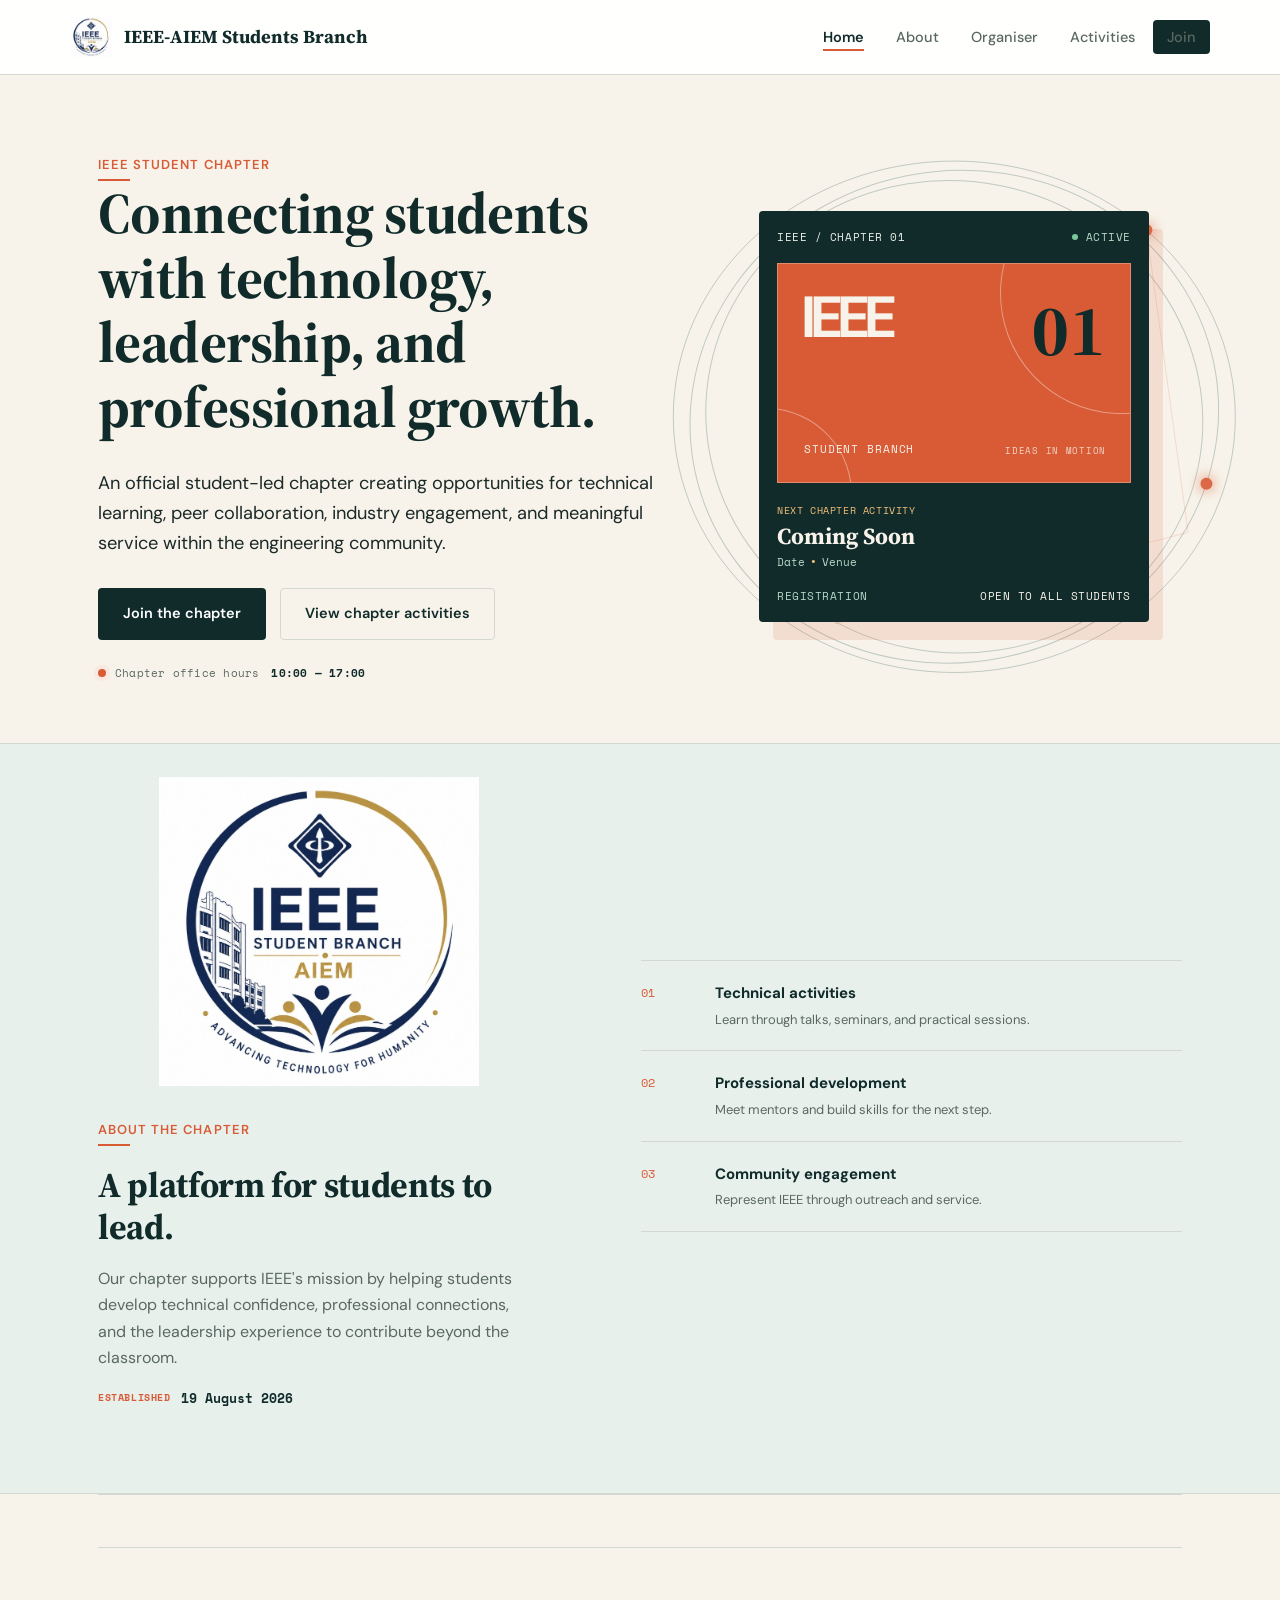
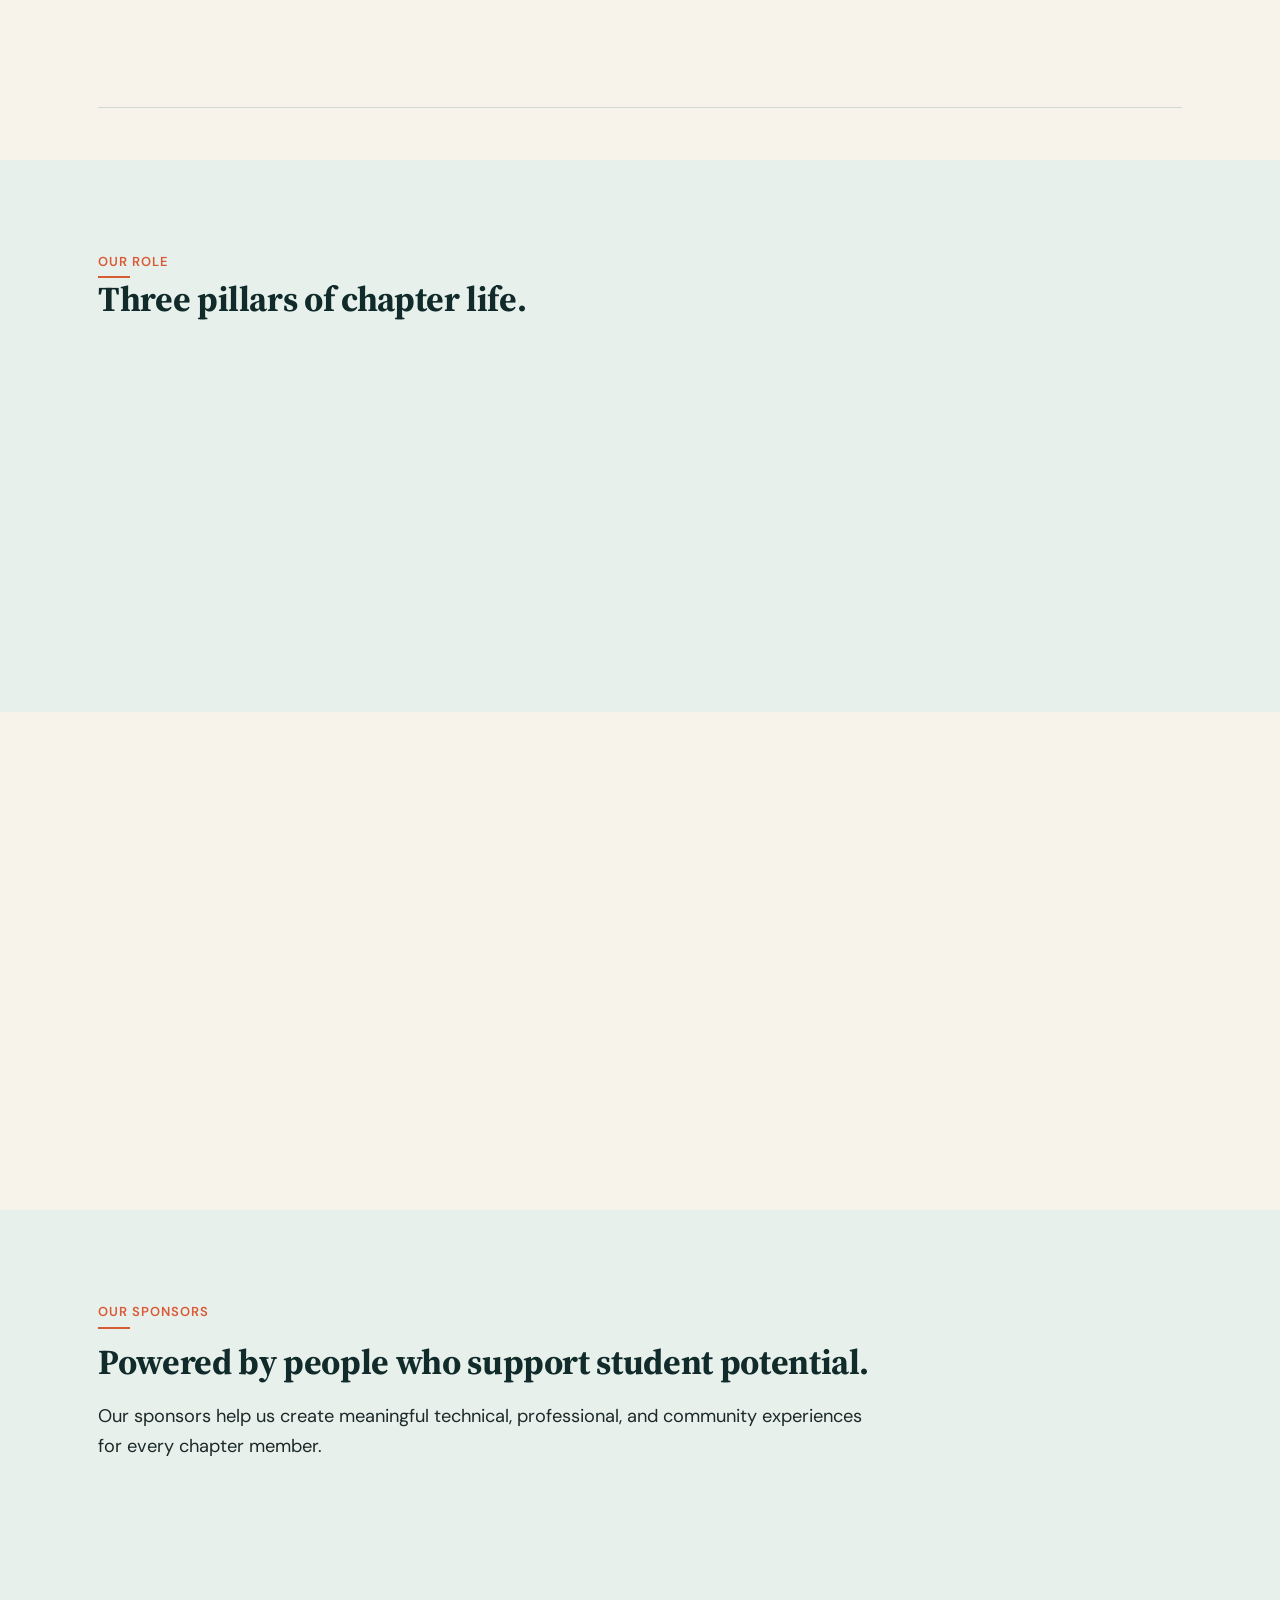
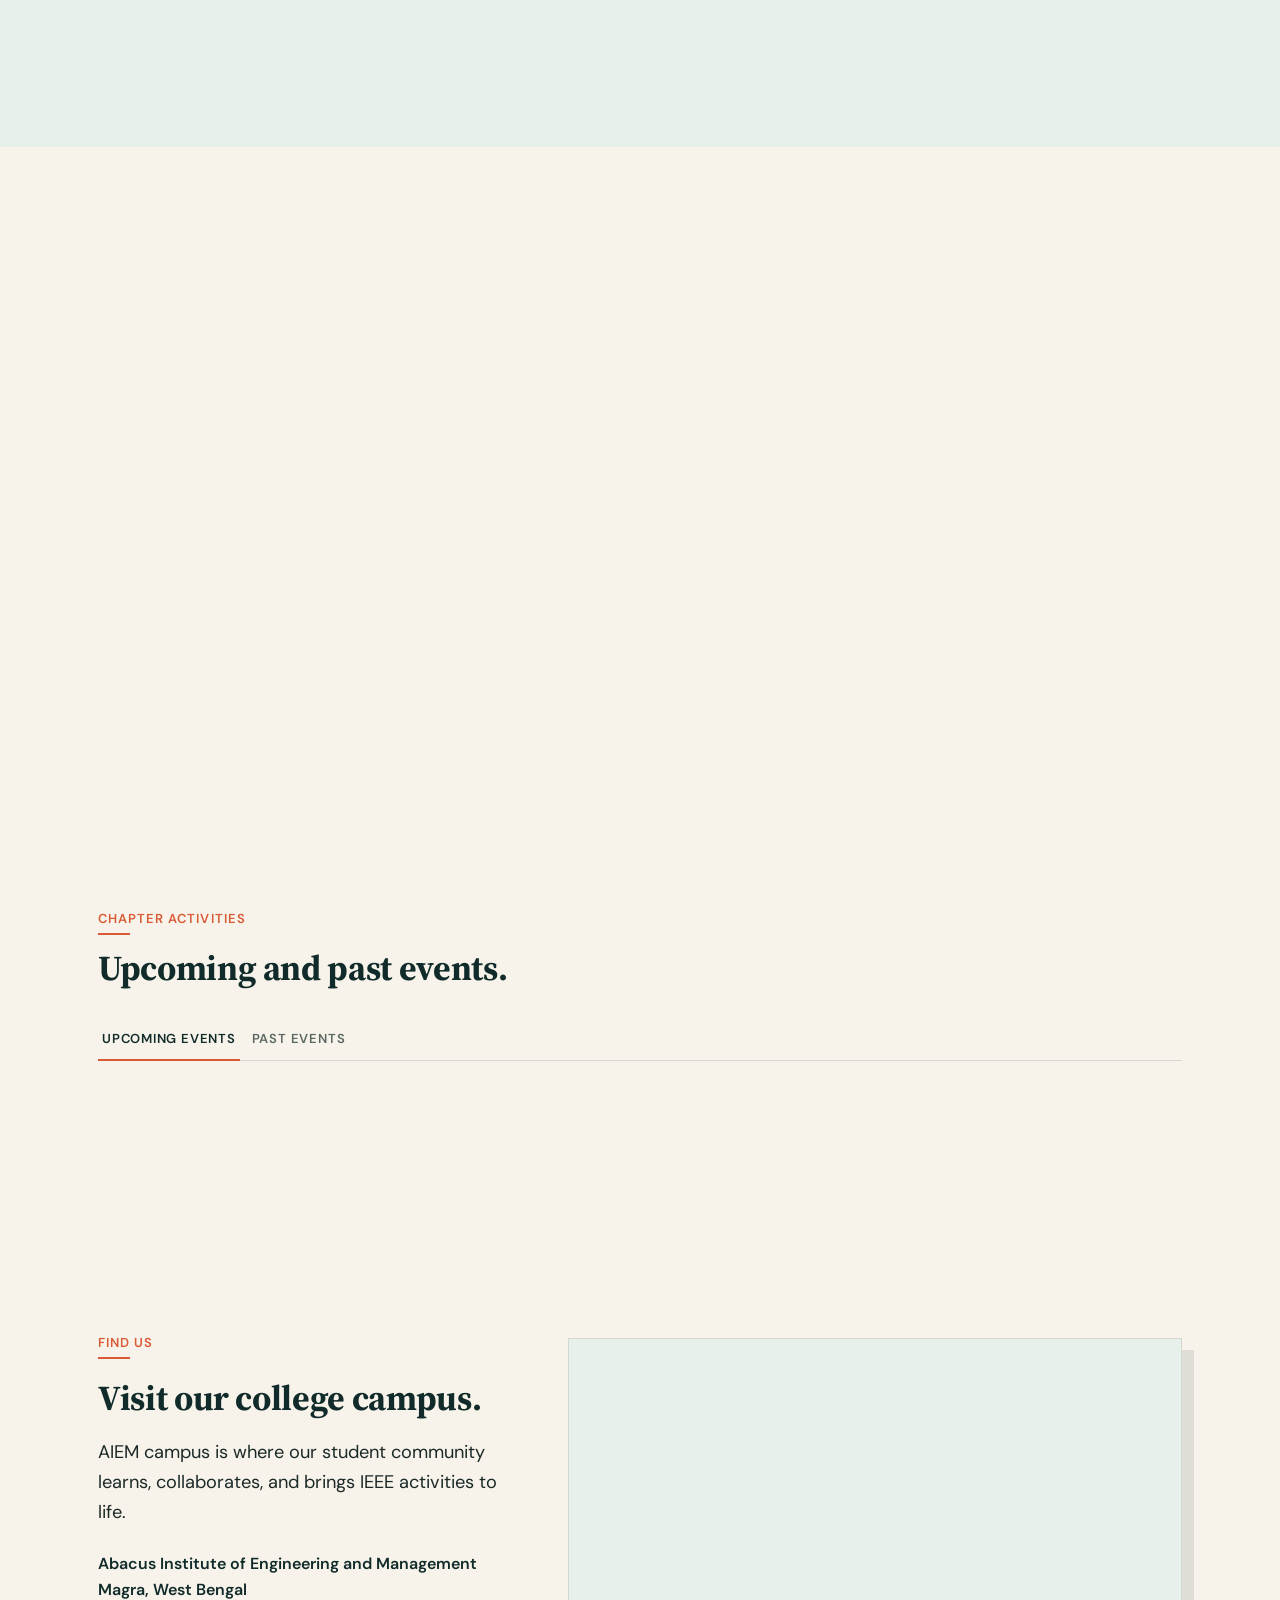
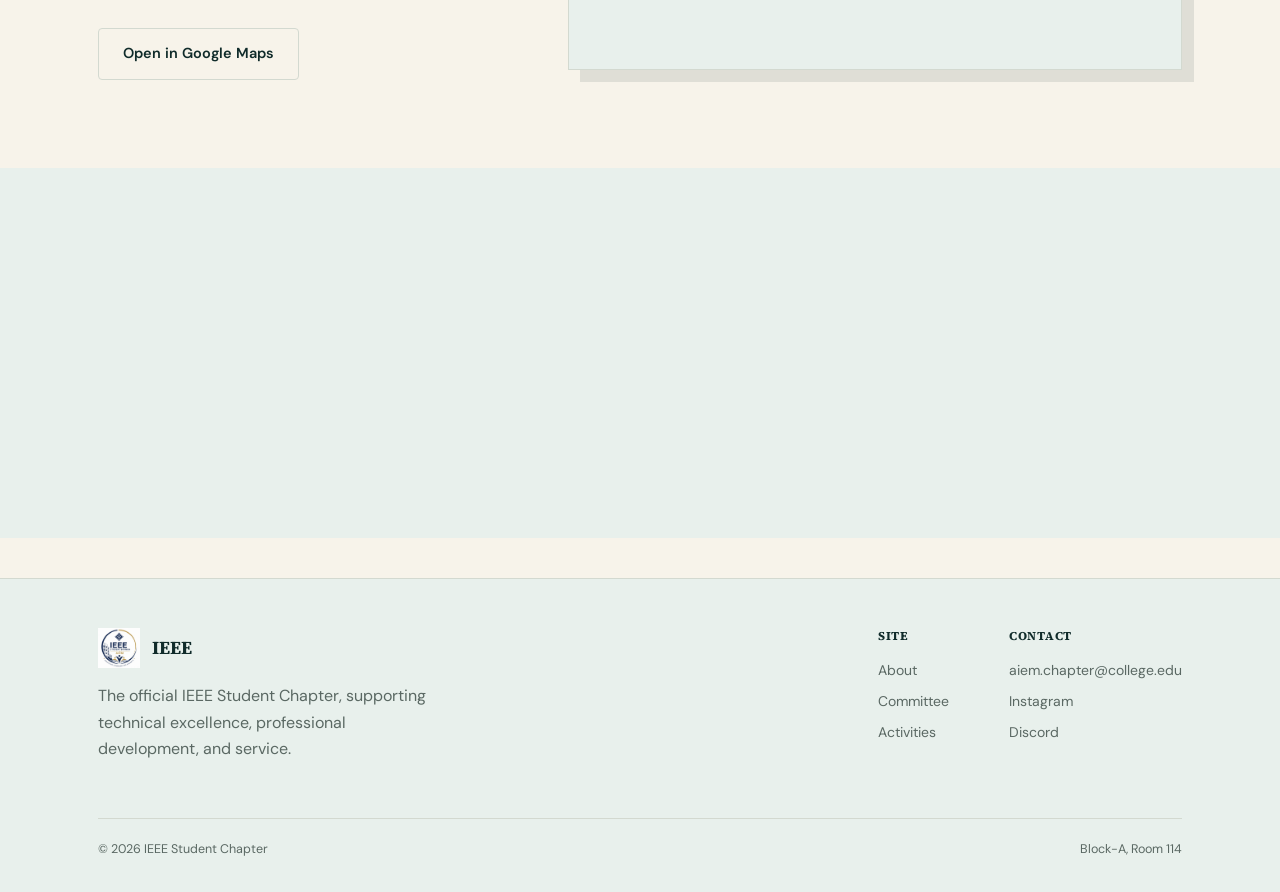
==== index.html @ a2ef1223 "Add files via upload" ====
<!DOCTYPE html>
<html lang="en">
<head>
<meta charset="UTF-8">
<meta name="viewport" content="width=device-width, initial-scale=1.0">
<title>IEEE Student Chapter</title>
<meta name="description" content="The official IEEE Student Chapter — technical activities, professional development, and community engagement.">
<link rel="stylesheet" href="styles.css">
</head>
<body>

<header class="site-header">
  <nav class="nav wrap">
    <a href="index.html" class="brand">
      <img class="logo-image logo-image-small" src="./IEEE LOGO.png" alt="IEEE Student Branch AIEM logo">
      <span class="brand-name">IEEE-AIEM Students Branch</span>
      <span class="brand-tag"></span>
    </a>
    <button class="nav-toggle" aria-label="Toggle menu" aria-expanded="false">Menu</button>
    <ul class="nav-links">
      <li><a href="index.html" aria-current="page">Home</a></li>
      <li><a href="about.html">About</a></li>
      <li><a href="roster.html">Organiser</a></li>
      <li><a href="event.html">Activities</a></li>
      <li><a href="join.html" class="nav-cta nav-cta-mobile">Join</a></li>
    </ul>
  </nav>
</header>

<main>
  <section class="hero" id="home">
    <canvas class="electron-field" aria-hidden="true"></canvas>
    <div class="wrap hero-layout">
      <div class="hero-inner">
        <span class="tag hero-fade">IEEE Student Chapter</span>
        <h1 class="hero-fade">Connecting students with technology, leadership, and professional growth.</h1>
        <p class="lead hero-fade">An official student-led chapter creating opportunities for technical learning, peer collaboration, industry engagement, and meaningful service within the engineering community.</p>
        <div class="hero-actions hero-fade">
          <a href="join.html" class="btn btn-primary">Join the chapter</a>
          <a href="event.html" class="btn btn-ghost">View chapter activities</a>
        </div>
        <div class="hero-note hero-fade"><span class="pulse-dot"></span> Chapter office hours <strong>10:00 — 17:00</strong></div>
      </div>
      <div class="lab-panel activity-panel hero-fade" aria-label="Current IEEE chapter activity">
        <div class="lab-panel-top"><span>IEEE / CHAPTER 01</span><span class="live-label"><i></i> Active</span></div>
        <div class="activity-art">
          <span class="ieee-mark">IEEE</span>
          <span class="activity-art-label">STUDENT BRANCH</span>
          <span class="activity-art-number">01</span>
          <span class="activity-art-caption">Ideas in motion</span>
        </div>
        <div class="activity-details">
          <span class="activity-kicker">Next chapter activity</span>
          <strong> Coming Soon</strong>
          <span class="activity-meta">Date<b>•</b>Venue</span>
        </div>
        <div class="lab-panel-bottom"><span>Registration</span><strong>Open to all students</strong></div>
      </div>
    </div>
  </section>

  <section class="logo-section">
    <div class="wrap chapter-snapshot">
      <div>
        <img class="chapter-logo" src="./IEEE LOGO.png" alt="IEEE Student Branch AIEM logo">
        <span class="tag">About the chapter</span>
        <h2>A platform for students to lead.</h2>
        <p>Our chapter supports IEEE's mission by helping students develop technical confidence, professional connections, and the leadership experience to contribute beyond the classroom.</p>
        <p class="established-date"><span>Established</span> 19 August 2026</p>
      </div>
      <div class="snapshot-list">
        <div class="snapshot-item"><span class="snapshot-number">01</span><span><strong>Technical activities</strong><small>Learn through talks, seminars, and practical sessions.</small></span></div>
        <div class="snapshot-item"><span class="snapshot-number">02</span><span><strong>Professional development</strong><small>Meet mentors and build skills for the next step.</small></span></div>
        <div class="snapshot-item"><span class="snapshot-number">03</span><span><strong>Community engagement</strong><small>Represent IEEE through outreach and service.</small></span></div>
      </div>
    </div>
  </section>

  <div class="wrap"><div class="rule"></div></div>

  <section class="section-tight">
    <div class="wrap">
      <div class="stat-strip">
        <div class="stat reveal"><span class="num" data-count="12" data-suffix="+">0</span><span class="label">Student members</span></div>
        <div class="stat reveal"><span class="num" data-count="0">0</span><span class="label">Annual activities</span></div>
        <div class="stat reveal"><span class="num" data-count="0">0</span><span class="label">Professional sessions</span></div>
        <div class="stat reveal"><span class="num" data-count="0">0</span><span class="label">Community initiatives</span></div>
      </div>
    </div>
  </section>

  <section class="section section-alt">
    <div class="wrap">
      <span class="tag">Our role</span>
      <h2>Three pillars of chapter life.</h2>
      <div class="grid grid-3" style="margin-top:36px;">
        <div class="card reveal">
          <span class="tag" style="color:var(--text-dim);">01 — Learn</span>
          <h3>Technical education</h3>
          <p>We organize lectures, seminars, and hands-on activities that connect academic study with current engineering practice.</p>
        </div>
        <div class="card reveal">
          <span class="tag" style="color:var(--text-dim);">02 — Connect</span>
          <h3>Professional community</h3>
          <p>Members meet IEEE professionals, alumni, researchers, and peers to exchange ideas and understand career pathways.</p>
        </div>
        <div class="card reveal">
          <span class="tag" style="color:var(--text-dim);">03 — Serve</span>
          <h3>Leadership and outreach</h3>
          <p>We encourage members to lead initiatives, support fellow students, and promote engineering through community service.</p>
        </div>
      </div>
    </div>
  </section>

  <section class="section" id="about">
    <div class="wrap grid grid-2" style="align-items:start;">
      <div class="reveal">
        <span class="tag" style="color:var(--text-dim);">Our mission</span>
        <h2>Connecting knowledge with opportunity.</h2>
        <p>We support IEEE's mission by creating an inclusive environment where students can explore emerging technologies, strengthen practical skills, and learn from experienced professionals.</p>
        <p>Through talks, seminars, technical activities, and peer collaboration, members gain confidence to contribute in the classroom, the workplace, and the wider engineering community.</p>
      </div>
      <div class="reveal">
        <span class="tag" style="color:var(--text-dim);">Who we are</span>
        <h2>A student-led professional community.</h2>
        <p>As an official IEEE Student Chapter, we work under the guidance of our faculty mentor to deliver activities that reflect IEEE's commitment to technical excellence, ethical practice, and lifelong learning.</p>
        <p>Our programme is led by students, supported by faculty, and strengthened by every member.</p>
      </div>
    </div>
  </section>

  <section class="section section-alt" id="sponsors">
    <div class="wrap">
      <span class="tag">Our sponsors</span>
      <h2 style="margin-top:12px;">Powered by people who support student potential.</h2>
      <p class="lead">Our sponsors help us create meaningful technical, professional, and community experiences for every chapter member.</p>
      <div class="sponsor-grid" style="margin-top:36px;">
        <div class="sponsor-card reveal">
          <span class="sponsor-mark">01</span>
          <div><span class="role">Education partner</span><h3>Your organisation</h3><p>Supporting access to learning, mentorship, and practical opportunities.</p></div>
        </div>
        <div class="sponsor-card reveal">
          <span class="sponsor-mark">02</span>
          <div><span class="role">Technology partner</span><h3>Your organisation</h3><p>Helping students explore tools, ideas, and careers in engineering.</p></div>
        </div>
        <div class="sponsor-card reveal">
          <span class="sponsor-mark">03</span>
          <div><span class="role">Community partner</span><h3>Your organisation</h3><p>Strengthening collaboration between students, industry, and society.</p></div>
        </div>
      </div>
      <!-- <div class="sponsor-note reveal"><span>Interested in supporting the chapter?</span><a class="btn btn-primary" href="mailto:aiem.chapter@college.edu?subject=Sponsorship%20Inquiry%20-%20IEEE-AIEM%20Students%20Branch&amp;body=Hello%20IEEE-AIEM%20Students%20Branch%2C%0A%0AI%20would%20like%20to%20discuss%20sponsorship%20opportunities%20with%20your%20chapter.%0A%0ARegards%2C%0A">Become a sponsor</a></div>
    </div> -->
  </section>

  <section class="section" id="mentors">
    <div class="wrap">
      <div class="aiem-feature reveal">
        <div class="aiem-feature-intro">
          <span class="tag">IEEE-AIEM</span>
          <h2>Where engineering curiosity becomes contribution.</h2>
          <p class="lead">The IEEE-AIEM Students Branch brings together learners, mentors, and professionals to turn ideas into useful skills and shared progress.</p>
          <a href="about.html" class="btn btn-primary">Discover IEEE-AIEM</a>
        </div>
        <div class="aiem-feature-panel">
          <div class="activity-art activity-art-02">
            <canvas class="electron-art-field" aria-hidden="true"></canvas>
            <span class="ieee-mark">IEEE</span>
            <span class="activity-art-label">STUDENT BRANCH</span>
            <span class="activity-art-number">02</span>
            <span class="activity-art-caption">Ideas in motion</span>
          </div>
          <strong>Learn together.</strong>
          <p>We create a welcoming space for technical exploration, practical learning, and conversations about the future of engineering.</p>
          <div class="aiem-panel-line"><span>STUDENT BRANCH</span><span>AIEM / IEEE</span></div>
        </div>
      </div>
    </div>
  </section>

  <section class="section" id="activities">
    <div class="wrap">
      <span class="tag">Chapter activities</span>
      <h2 style="margin-top:12px;">Upcoming and past events.</h2>
      <div class="event-tabs" role="tablist" aria-label="Chapter events" style="margin-top:30px;">
        <button class="event-tab active" id="upcoming-tab" type="button" role="tab" aria-selected="true" aria-controls="upcoming-events">Upcoming events</button>
        <button class="event-tab" id="past-tab" type="button" role="tab" aria-selected="false" aria-controls="past-events">Past events</button>
      </div>
      <div class="event-panel" id="upcoming-events" role="tabpanel" aria-labelledby="upcoming-tab">
        <div class="event-row reveal" data-event-date="2026-12-01">
          <!-- <div class="event-date"><strong>01</strong>Dec 2026</div>
          <div><h3>IEEE Student Branch Event</h3><p>Event details will be announced soon.</p></div>
          <a class="event-status open" href="https://script.google.com/macros/s/AKfycbw6jvSLfHxPmLYg2VnE0nrqkhJ1KKsh2uER-CbeAKx_X717C3-ba-7T3lVULqES-JaEIg/exec" target="_blank" rel="noopener">Register now</a>
        </div>
      </div> -->
      <div class="event-panel" id="past-events" role="tabpanel" aria-labelledby="past-tab" hidden></div>
    </div>
  </section>
  <section class="section location-section" id="location">
    <div class="wrap location-layout">
      <div>
        <span class="tag">Find us</span>
        <h2>Visit our college campus.</h2>
        <p class="lead">AIEM campus is where our student community learns, collaborates, and brings IEEE activities to life.</p>
        <p class="location-address">Abacus Institute of Engineering and Management<br>Magra, West Bengal</p>
        <a class="btn btn-ghost" href="https://maps.app.goo.gl/HWXXyW3gszdFt6Ua7" target="_blank" rel="noopener">Open in Google Maps</a>
      </div>
      <div class="map-frame">
        <iframe title="Map showing Abacus Institute of Engineering and Management" src="https://www.google.com/maps?q=Abacus+Institute+of+Engineering+and+Management&amp;output=embed" loading="lazy" allowfullscreen></iframe>
      </div>
    </div>
  </section>
 <section class="section-tight section-alt">
    <div class="wrap">
      <div class="card opportunity-card reveal">
        <div>
          <span class="tag">Your next step</span>
          <h2>Your next professional opportunity starts here.</h2>
          <p class="lead">IEEE membership connects students with a global engineering community and a chapter committed to their development.</p>
        </div>
        <a href="join.html" class="btn btn-primary">Join the chapter</a>
      </div>
    </div>
  </section>
  <!-- <section class="section section-alt" id="join">
    <div class="wrap">
      <span class="tag">IEEE membership</span>
      <h2 style="margin-top:12px;">Take your next step with the chapter.</h2>
      <p class="lead">Students from every discipline and year are welcome to apply.</p>
      <form id="join-form" class="form-shell reveal" action="https://script.google.com/macros/s/AKfycbyQvutnsQmWSbP0FsanvztuWAQE6QTW_8T6Tzx2s5E9noz_5G6R_X4Y5eyc38_eYF_BZg/exec" method="post" target="_blank" style="margin-top:28px;">
        <input type="hidden" name="eventName" value="IEEE Student Chapter Membership">
        <div class="field-row"><div class="field"><label for="single-name">Full name</label><input type="text" id="single-name" name="fullName" required></div><div class="field"><label for="single-email">College email</label><input type="email" id="single-email" name="email" required></div></div>
        <div class="field-row"><div class="field"><label for="single-department">Programme / department</label><input type="text" id="single-department" name="department" required></div><div class="field"><label for="single-year">Year</label><select id="single-year" name="year" required><option value="">Select year</option><option>First year</option><option>Second year</option><option>Third year</option><option>Final year</option></select></div></div>
        <button type="submit" class="btn btn-primary">Submit application</button>
      </form>
    </div>
  </section> -->
</main>

<footer class="site-footer">
  <div class="wrap">
    <div class="footer-grid">
      <div>
        <a href="index.html" class="brand">
          <img class="logo-image logo-image-small" src="./IEEE LOGO.png" alt="IEEE Student Branch AIEM logo">
          <span class="brand-name">IEEE</span>
        </a>
        <p style="max-width:32ch; margin-top:14px;">The official IEEE Student Chapter, supporting technical excellence, professional development, and service.</p>
      </div>
      <div class="footer-cols">
        <div class="footer-col">
          <h4>Site</h4>
          <a href="about.html">About</a>
          <a href="roster.html">Committee</a>
          <a href="event.html">Activities</a>
        </div>
        <div class="footer-col">
          <h4>Contact</h4>
          <a href="mailto:aiem.chapter@college.edu">aiem.chapter@college.edu</a>
          <a href="#">Instagram</a>
          <a href="#">Discord</a>
        </div>
      </div>
    </div>
    <div class="footer-bottom">
      <span>© 2026 IEEE Student Chapter</span>
      <span> Block-A,  Room 114</span>
    </div>
  </div>
</footer>

<script src="script.js"></script>
</body>
</html>
---- styles.css ----
/* ==========================================================================
   Robotics & Electronics Student Chapter — official site
  Workshop editorial design: ink, warm paper, teal, and signal orange.
   ========================================================================== */

@import url('https://fonts.googleapis.com/css2?family=DM+Sans:wght@400;500;600;700&family=Space+Mono:wght@400;700&family=Source+Serif+4:wght@600;700&display=swap');

:root {
  --bg: #F7F3EA;
  --bg-alt: #E8F0EC;
  --navy: #102B2A;
  --navy-light: #1E4D49;
  --accent: #D85B36;
  --accent-light: #FBE8DF;
  --border: #D3D9D0;
  --text: #1B2928;
  --text-dim: #5A6863;
  --success: #1E8E5A;
  --danger: #C4342F;

  --font-display: 'Source Serif 4', Georgia, serif;
  --font-body: 'DM Sans', sans-serif;
  --font-mono: 'Space Mono', monospace;

  --radius: 4px;
  --max-width: 1140px;
}

* { box-sizing: border-box; }
html { scroll-behavior: smooth; }

@media (prefers-reduced-motion: reduce) {
  html { scroll-behavior: auto; }
  *, *::before, *::after {
    animation-duration: 0.01ms !important;
    animation-iteration-count: 1 !important;
    transition-duration: 0.01ms !important;
  }
}

body {
  margin: 0;
  background: var(--bg);
  color: var(--text);
  font-family: var(--font-body);
  line-height: 1.65;
  -webkit-font-smoothing: antialiased;
  background-image: radial-gradient(rgba(16, 43, 42, 0.055) 0.7px, transparent 0.7px);
  background-size: 12px 12px;
}

a { color: inherit; }
img { max-width: 100%; display: block; }
.wrap { max-width: var(--max-width); margin: 0 auto; padding: 0 28px; }

a:focus-visible, button:focus-visible, input:focus-visible,
textarea:focus-visible, select:focus-visible {
  outline: 2px solid var(--accent);
  outline-offset: 2px;
}

/* ---- eyebrow ---- */
.tag {
  font-size: 13px;
  font-weight: 600;
  letter-spacing: 0.08em;
  text-transform: uppercase;
  color: var(--accent);
  display: inline-block;
  position: relative;
  padding-bottom: 6px;
}
.tag::after {
  content: '';
  position: absolute;
  left: 0; bottom: 0;
  height: 2px;
  width: 32px;
  background: var(--accent);
  transform: scaleX(0);
  transform-origin: left;
  animation: draw-underline 0.6s ease 0.15s forwards;
}
@keyframes draw-underline { to { transform: scaleX(1); } }

h1, h2, h3, h4 {
  font-family: var(--font-display);
  font-weight: 700;
  margin: 0 0 0.5em;
  color: var(--navy);
  letter-spacing: -0.01em;
}
h1 { font-size: clamp(2.2rem, 4.6vw, 3.6rem); line-height: 1.12; }
h2 { font-size: clamp(1.6rem, 2.8vw, 2.2rem); line-height: 1.2; }
h3 { font-size: 1.2rem; font-family: var(--font-body); font-weight: 700; }

p { margin: 0 0 1em; color: var(--text-dim); }
p.lead { font-size: 1.14rem; color: var(--text); max-width: 60ch; }

.section { padding: 88px 0; position: relative; }
.section-tight { padding: 52px 0; }
.section-alt { background: var(--bg-alt); }

/* ---- header / nav ---- */
.site-header {
  position: sticky;
  top: 0;
  z-index: 50;
  background: rgba(255, 255, 255, 0.94);
  backdrop-filter: blur(6px);
  border-bottom: 1px solid var(--border);
}
.nav { display: flex; align-items: center; justify-content: space-between; padding: 16px 0; }
.brand { display: flex; align-items: center; gap: 12px; text-decoration: none; color: var(--navy); }
.brand-name {
  font-family: var(--font-display); font-weight: 700; font-size: 1.15rem;
  color: var(--navy);
}
.brand .brand-tag {
  font-size: 11px; font-weight: 600; letter-spacing: 0.06em; text-transform: uppercase;
  color: var(--text-dim);
  border-left: 1px solid var(--border);
  padding-left: 12px;
}

/* ---- logo mark (placeholder — swap for your club logo image) ---- */
.logo-mark {
  --size: 38px;
  width: var(--size); height: var(--size);
  border: 1.5px solid var(--border);
  border-radius: 50%;
  display: flex; align-items: center; justify-content: center;
  flex-shrink: 0;
  background: var(--bg-alt);
  color: var(--navy);
  font-family: var(--font-display);
  font-weight: 700;
  font-size: 15px;
}
.logo-mark.large { --size: 128px; font-size: 44px; border-width: 2px; }
.logo-image { display: block; object-fit: contain; flex-shrink: 0; }.logo-image-small { width: 42px; height: 42px; }.chapter-logo { width: min(100%, 320px); height: 320px; object-fit: contain; margin: 0 auto 24px; }

.nav-links { display: flex; gap: 4px; list-style: none; margin: 0; padding: 0; align-items: center; }
.nav-links a {
  text-decoration: none;
  font-size: 14.5px; font-weight: 500;
  color: var(--text-dim);
  padding: 8px 14px;
  position: relative;
}
.nav-links a::after {
  content: '';
  position: absolute; left: 14px; right: 14px; bottom: 3px;
  height: 2px;
  background: var(--accent);
  transform: scaleX(0);
  transform-origin: left;
  transition: transform 0.2s ease;
}
.nav-links a:hover { color: var(--navy); }
.nav-links a:hover::after { transform: scaleX(1); }
.nav-links a[aria-current="page"] { color: var(--navy); font-weight: 600; }
.nav-links a[aria-current="page"]::after { transform: scaleX(1); }

.nav-cta {
  font-size: 14px; font-weight: 600; text-decoration: none;
  background: var(--navy); color: #fff;
  padding: 10px 18px; border-radius: var(--radius);
  white-space: nowrap;
  transition: background 0.18s ease, transform 0.15s ease;
}
.nav-cta:hover { background: var(--accent); transform: translateY(-1px); }

.nav-toggle {
  display: none;
  background: none; border: 1px solid var(--border); color: var(--navy);
  border-radius: var(--radius); padding: 8px 10px;
  font-family: var(--font-body); font-weight: 600; font-size: 13px;
  cursor: pointer;
}

@media (max-width: 860px) {
  .nav-toggle { display: block; }
  .nav-links {
    position: absolute; top: 100%; left: 0; right: 0;
    flex-direction: column; align-items: stretch;
    background: var(--bg);
    border-bottom: 1px solid var(--border);
    padding: 8px;
    display: none;
  }
  .nav-links.open { display: flex; }
  .nav-links a { padding: 12px 14px; }
  .nav-links a::after { display: none; }
  .nav-cta { display: none; }
  .nav-links.open .nav-cta-mobile { display: inline-block; text-align: center; margin-top: 6px; }
}

/* ---- buttons ---- */
.btn {
  display: inline-flex; align-items: center; gap: 8px;
  font-size: 14.5px; font-weight: 600;
  text-decoration: none;
  padding: 13px 24px;
  border-radius: var(--radius);
  border: 1px solid transparent;
  cursor: pointer;
  transition: background 0.18s ease, transform 0.15s ease, box-shadow 0.15s ease, border-color 0.15s ease, color 0.15s ease;
}
.btn-primary { background: var(--navy); color: #fff; }
.btn-primary:hover { background: var(--accent); transform: translateY(-1px); box-shadow: 0 6px 16px rgba(45, 108, 223, 0.28); }
.btn-ghost { background: transparent; border-color: var(--border); color: var(--navy); }
.btn-ghost:hover { border-color: var(--navy); background: var(--bg-alt); }

/* ---- hero ---- */
.hero { padding: 76px 0 60px; position: relative; overflow: hidden; }
.electron-field { position: absolute; inset: 0; width: 100%; height: 100%; pointer-events: auto; opacity: .9; }
.hero-layout { position: relative; z-index: 1; }
.hero-layout { display: grid; grid-template-columns: minmax(0, 1.1fr) minmax(340px, .9fr); gap: 72px; align-items: center; }
.electron-stage { width: min(100% - 56px, 900px); height: 260px; margin: 0 auto; position: relative; overflow: hidden; background: var(--bg-alt); border-top: 1px solid var(--border); border-bottom: 1px solid var(--border); }
.electron-stage .electron-field { opacity: .95; }
.page-hero { position: relative; overflow: hidden; }
.page-hero .electron-field { position: absolute; inset: 0; width: 100%; height: 100%; pointer-events: none; opacity: .6; }
.page-hero .wrap { position: relative; z-index: 1; }
.hero-inner { max-width: 720px; }
.hero-actions { display: flex; gap: 14px; margin-top: 30px; flex-wrap: wrap; }

.hero-fade {
  opacity: 0;
  transform: translateY(14px);
  animation: hero-in 0.7s ease forwards;
}
.hero-fade:nth-child(1) { animation-delay: 0.05s; }
.hero-fade:nth-child(2) { animation-delay: 0.15s; }
.hero-fade:nth-child(3) { animation-delay: 0.25s; }
.hero-fade:nth-child(4) { animation-delay: 0.35s; }
@keyframes hero-in { to { opacity: 1; transform: translateY(0); } }

.hero-note { margin-top: 24px; display: flex; align-items: center; gap: 9px; color: var(--text-dim); font-family: var(--font-mono); font-size: 11px; letter-spacing: .02em; }
.hero-note strong { color: var(--navy); font-weight: 700; margin-left: 3px; }
.pulse-dot, .live-label i { width: 8px; height: 8px; border-radius: 50%; background: var(--accent); display: inline-block; box-shadow: 0 0 0 4px var(--accent-light); }
.lab-panel { background: var(--navy); color: #EAF0E9; padding: 18px; border-radius: 4px; box-shadow: 14px 18px 0 rgba(216, 91, 54, .14); transform: rotate(1.5deg); }
.activity-panel { width: min(100%, 390px); justify-self: center; }
.lab-panel-top, .lab-panel-bottom { display: flex; justify-content: space-between; align-items: center; font: 11px var(--font-mono); letter-spacing: .05em; text-transform: uppercase; }
.live-label { display: flex; align-items: center; gap: 8px; color: #B7D8C7; }.live-label i { width: 6px; height: 6px; box-shadow: none; background: #7BC69B; }
.activity-art { min-height: 220px; margin: 18px 0 0; padding: 24px; position: relative; overflow: hidden; background: #D85B36; border: 1px solid rgba(247,243,234,.3); }
.electron-art-field { position: absolute; inset: 0; width: 100%; height: 100%; pointer-events: none; opacity: .9; }
.activity-art::before, .activity-art::after { content: ''; position: absolute; border: 1px solid rgba(247,243,234,.42); transform: rotate(25deg); }
.activity-art::before { width: 240px; height: 240px; right: -112px; top: -92px; border-radius: 50%; }.activity-art::after { width: 170px; height: 170px; left: -98px; bottom: -98px; border-radius: 50%; }
.ieee-mark { display: block; position: relative; z-index: 1; color: #F7F3EA; font: 700 58px/1 var(--font-body); letter-spacing: -.07em; }
.activity-art-label, .activity-art-caption { position: absolute; z-index: 1; color: #F7F3EA; font: 11px var(--font-mono); letter-spacing: .08em; text-transform: uppercase; }.activity-art-label { left: 26px; bottom: 25px; }.activity-art-caption { right: 24px; bottom: 25px; font-size: 9px; opacity: .8; }.activity-art-number { position: absolute; right: 24px; top: 30px; color: #102B2A; font: 700 72px/1 var(--font-display); }
.activity-details { display: grid; gap: 5px; padding: 20px 0 18px; }.activity-kicker { color: #F2C078; font: 10px var(--font-mono); letter-spacing: .06em; text-transform: uppercase; }.activity-details strong { color: #F7F3EA; font: 700 23px/1.15 var(--font-display); }.activity-meta { color: #B7D8C7; font: 11px var(--font-mono); }.activity-meta b { color: #F2C078; padding: 0 5px; }
.circuit-board::before, .circuit-board::after { content: ''; position: absolute; width: 180px; height: 180px; border: 1px solid rgba(216,91,54,.5); border-radius: 50%; }.circuit-board::before { right: -60px; top: -55px; }.circuit-board::after { left: -90px; bottom: -100px; }
.board-chip { position: absolute; top: 58px; left: 62px; width: 86px; height: 86px; display: grid; place-content: center; text-align: center; color: #102B2A; background: #B7D8C7; font: 10px var(--font-mono); box-shadow: 8px 8px 0 rgba(16,43,42,.45); }.board-chip strong { font-size: 20px; }
.board-line { position: absolute; height: 1px; background: #D85B36; transform-origin: left; }.line-one { width: 120px; top: 101px; left: 148px; transform: rotate(-18deg); }.line-two { width: 190px; top: 145px; left: 148px; transform: rotate(19deg); }.line-three { width: 145px; top: 195px; left: 105px; transform: rotate(-35deg); }
.board-node { position: absolute; width: 7px; height: 7px; background: #F2C078; border-radius: 50%; }.node-one { top: 66px; right: 52px; }.node-two { top: 175px; right: 92px; }.node-three { bottom: 42px; left: 76px; }
.board-readout { position: absolute; right: 24px; bottom: 26px; display: grid; gap: 4px; text-align: right; font-family: var(--font-mono); }.board-readout span, .board-readout small { color: #B7D8C7; font-size: 10px; }.board-readout strong { color: #F2C078; font-size: 14px; }.board-readout small { font-size: 9px; }
.lab-panel-bottom { color: #B7D8C7; }.lab-panel-bottom strong { color: #F7F3EA; font-weight: 400; }

/* ---- logo showcase section ---- */
.logo-section { padding: 28px 0 72px; background: var(--bg-alt); border-top: 1px solid var(--border); border-bottom: 1px solid var(--border); }
.chapter-snapshot { display: grid; grid-template-columns: .9fr 1.1fr; gap: 100px; align-items: center; }.chapter-snapshot h2 { margin-top: 18px; }.chapter-snapshot p { max-width: 40ch; }.established-date { display: flex; align-items: center; gap: 10px; color: var(--navy); font: 700 13px var(--font-mono); }.established-date span { color: var(--accent); text-transform: uppercase; letter-spacing: .06em; font-size: 10px; }.snapshot-list { border-top: 1px solid var(--border); }.snapshot-item { display: grid; grid-template-columns: 56px 1fr; gap: 18px; padding: 20px 0; border-bottom: 1px solid var(--border); }.snapshot-number { color: var(--accent); font: 12px var(--font-mono); padding-top: 3px; }.snapshot-item strong, .snapshot-item small { display: block; }.snapshot-item strong { color: var(--navy); font-size: 15px; }.snapshot-item small { color: var(--text-dim); font-size: 13px; margin-top: 3px; }

/* ---- divider ---- */
.rule {
  height: 1px;
  background: var(--border);
  width: 100%;
  position: relative;
  overflow: hidden;
}
.rule::after {
  content: '';
  position: absolute;
  top: 0; left: -30%;
  height: 100%;
  width: 30%;
  background: linear-gradient(90deg, transparent, var(--accent), transparent);
  animation: sweep-rule 3.5s ease-in-out infinite;
}
@keyframes sweep-rule {
  0% { left: -30%; }
  50% { left: 100%; }
  100% { left: 100%; }
}

/* ---- cards ---- */
.grid { display: grid; gap: 24px; }
.grid-3 { grid-template-columns: repeat(3, 1fr); }
.grid-2 { grid-template-columns: repeat(2, 1fr); }
@media (max-width: 860px) { .grid-3, .grid-2 { grid-template-columns: 1fr; } }

.card {
  background: var(--bg);
  border: 1px solid var(--border);
  border-radius: var(--radius);
  padding: 28px;
  transition: border-color 0.2s ease, transform 0.2s ease, box-shadow 0.2s ease;
}
.card:hover { border-color: var(--accent); transform: translateY(-3px); box-shadow: 0 12px 28px rgba(15,42,74,0.08); }
.card .tag { margin-bottom: 16px; }

/* ---- officer card ---- */
.spec-card {
  background: var(--bg);
  border: 1px solid var(--border);
  border-radius: var(--radius);
  overflow: hidden;
  transition: transform 0.2s ease, box-shadow 0.2s ease, border-color 0.2s ease;
}
.spec-card:hover { transform: translateY(-3px); border-color: var(--accent); box-shadow: 0 12px 28px rgba(15,42,74,0.08); }
.spec-card-head {
  display: flex; justify-content: space-between; align-items: center;
  padding: 12px 20px;
  background: var(--bg-alt);
  border-bottom: 1px solid var(--border);
  font-size: 12px; font-weight: 600; color: var(--text-dim);
  letter-spacing: 0.05em; text-transform: uppercase;
}
.spec-card-body { padding: 24px; }
.member-photo { width: calc(100% + 48px); height: 260px; object-fit: contain; object-position: center; margin: -24px -24px 22px; background: var(--bg-alt); filter: saturate(.82); }
.spec-card-body h3 { margin-bottom: 2px; }
.sponsor-grid { display: grid; grid-template-columns: repeat(3, 1fr); gap: 18px; }
.sponsor-card { display: grid; grid-template-columns: 42px 1fr; gap: 18px; padding: 24px; background: var(--bg); border: 1px solid var(--border); border-radius: var(--radius); transition: border-color .2s ease, transform .2s ease, box-shadow .2s ease; }
.sponsor-card:hover { border-color: var(--accent); transform: translateY(-3px); box-shadow: 0 12px 28px rgba(15,42,74,.08); }
.sponsor-mark { color: var(--accent); font: 700 14px var(--font-mono); padding-top: 3px; }
.sponsor-card .role { margin-bottom: 8px; }
.sponsor-card h3 { margin-bottom: 8px; }
.sponsor-card p { font-size: 13px; margin-bottom: 0; }
.sponsor-note { display: flex; align-items: center; justify-content: space-between; gap: 20px; margin-top: 24px; padding-top: 22px; border-top: 1px solid var(--border); color: var(--navy); font-weight: 600; }
@media (max-width: 860px) { .sponsor-grid { grid-template-columns: 1fr; } }
@media (max-width: 520px) { .sponsor-note { align-items: flex-start; flex-direction: column; } }
.aiem-feature { display: grid; grid-template-columns: 1.1fr .9fr; gap: 56px; align-items: stretch; }
.aiem-feature-intro { padding: 18px 0; }
.aiem-feature-intro h2 { max-width: 15ch; margin-top: 18px; }
.aiem-feature-intro .lead { margin: 20px 0 28px; }
.aiem-feature-panel { position: relative; min-height: 300px; padding: 34px; display: flex; flex-direction: column; justify-content: flex-end; overflow: hidden; background: var(--navy); color: var(--bg); box-shadow: 14px 14px 0 rgba(216,91,54,.16); }
.aiem-feature-panel::before, .aiem-feature-panel::after { content: ''; position: absolute; border: 1px solid rgba(242,192,120,.45); border-radius: 50%; }
.aiem-feature-panel::before { width: 260px; height: 260px; right: -90px; top: -100px; }
.aiem-feature-panel::after { width: 150px; height: 150px; left: -75px; top: 92px; }
.aiem-panel-number { position: absolute; top: 26px; right: 30px; color: #F2C078; font: 700 4.5rem/1 var(--font-display); }
.aiem-feature-panel strong, .aiem-feature-panel p, .aiem-panel-line { position: relative; z-index: 1; }
.aiem-feature-panel strong { color: var(--bg); font: 700 2rem/1.15 var(--font-display); }
.aiem-feature-panel p { max-width: 34ch; margin: 12px 0 30px; color: #B7D8C7; }
.aiem-panel-line { display: flex; justify-content: space-between; gap: 12px; padding-top: 14px; border-top: 1px solid rgba(183,216,199,.3); color: #F2C078; font: 10px var(--font-mono); letter-spacing: .05em; }
.opportunity-card { display: flex; align-items: center; justify-content: space-between; gap: 28px; padding: 42px 44px; }
.opportunity-card h2 { margin-top: 14px; }
.opportunity-card .lead { margin-bottom: 0; }
.location-section { background: var(--bg); }
.location-layout { display: grid; grid-template-columns: .8fr 1.2fr; gap: 60px; align-items: center; }
.location-layout h2 { margin-top: 18px; }
.location-address { color: var(--navy); font-weight: 600; margin: 24px 0; }
.map-frame { min-height: 330px; border: 1px solid var(--border); background: var(--bg-alt); box-shadow: 12px 12px 0 rgba(16,43,42,.1); }
.map-frame iframe { display: block; width: 100%; height: 330px; border: 0; filter: saturate(.8); }
.mentor-section { margin-top: 76px; display: grid; grid-template-columns: 1fr; gap: 28px; }
.mentor-intro h2 { margin-top: 18px; }
.mentor-intro p { max-width: 38ch; }
.mentor-grid { display: grid; grid-template-columns: repeat(3, 1fr); gap: 24px; }
.mentor-grid .mentor-card { display: block; }
.mentor-card { display: grid; grid-template-columns: 110px 1fr; background: var(--navy); color: var(--bg); border-radius: var(--radius); overflow: hidden; box-shadow: 12px 12px 0 rgba(216,91,54,.14); }
.mentor-photo { width: 100%; height: 100%; min-height: 230px; object-fit: contain; object-position: center; background: var(--navy-light); filter: saturate(.75); }
.mentor-grid .mentor-photo { height: 280px; min-height: 0; }
.mentor-placeholder { display: grid; place-items: center; min-height: 230px; background: var(--navy-light); color: var(--accent-light); font: 700 2.5rem var(--font-display); }
.mentor-grid .mentor-placeholder { height: 280px; min-height: 0; }
.roster-mentor-grid { grid-template-columns: repeat(3, minmax(0, 1fr)); gap: 16px; min-width: 0; align-items: stretch; }
.roster-mentor-grid .mentor-card { grid-template-columns: 96px minmax(0, 1fr); min-width: 0; }
.roster-mentor-grid .mentor-details { padding: 18px; min-width: 0; }
.roster-mentor-grid .mentor-photo { min-height: 220px; }
.roster-mentor-grid h3, .roster-mentor-grid p, .roster-mentor-grid td { overflow-wrap: anywhere; }
.mentor-details { padding: 28px; }
.mentor-details h3 { color: var(--bg); margin-bottom: 2px; }
.mentor-details p { color: #B7D8C7; }
.mentor-details .role { color: #F2C078; }
.mentor-details .spec-table { border-color: rgba(183,216,199,.22); }
.mentor-details .spec-table tr { border-color: rgba(183,216,199,.22); }
.mentor-details .spec-table td { color: #B7D8C7; }.mentor-details .spec-table td:last-child { color: var(--bg); }
.mentor-details .spec-links a { border-color: rgba(183,216,199,.35); color: #F2C078; }
.mentor-details .spec-links a:hover { border-color: #F2C078; background: rgba(242,192,120,.12); }
@media (max-width: 860px) { .mentor-section { grid-template-columns: 1fr; gap: 28px; } .mentor-grid { grid-template-columns: 1fr; } .mentor-card { max-width: 620px; } }
@media (max-width: 860px) { .aiem-feature, .location-layout { grid-template-columns: 1fr; gap: 32px; } .aiem-feature-intro h2 { max-width: 22ch; } .opportunity-card { align-items: flex-start; flex-direction: column; } }
@media (max-width: 520px) { .mentor-card { grid-template-columns: 1fr; } .mentor-photo { height: 260px; min-height: 0; } .mentor-grid .mentor-photo, .mentor-grid .mentor-placeholder { height: 260px; } }
.role { font-size: 13px; color: var(--accent); font-weight: 600; margin-bottom: 14px; display: block; }
.spec-table { width: 100%; border-collapse: collapse; margin-top: 12px; font-size: 13px; }
.spec-table tr { border-top: 1px solid var(--border); }
.spec-table td { padding: 8px 0; color: var(--text-dim); }
.spec-table td:last-child { text-align: right; color: var(--text); font-weight: 500; }
.spec-links { display: flex; gap: 10px; margin-top: 16px; }
.spec-links a {
  font-size: 12.5px; font-weight: 500; text-decoration: none;
  color: var(--accent);
  border: 1px solid var(--border);
  padding: 5px 12px; border-radius: var(--radius);
  transition: border-color 0.15s ease, background 0.15s ease;
}
.spec-links a:hover { border-color: var(--accent); background: var(--accent-light); }

/* ---- event row ---- */
.event-tabs { display: flex; gap: 8px; margin-bottom: 42px; border-bottom: 1px solid var(--border); }
.event-tab {
  border: 0; border-bottom: 2px solid transparent; background: transparent;
  color: var(--text-dim); cursor: pointer; padding: 10px 4px 12px;
  margin-bottom: -1px; font: 600 13px var(--font-body); text-transform: uppercase;
  letter-spacing: 0.06em;
}
.event-tab:hover, .event-tab.active { color: var(--navy); border-bottom-color: var(--accent); }
.event-tab:focus-visible { outline-offset: 4px; }
.event-panel[hidden] { display: none; }
.event-row {
  display: grid;
  grid-template-columns: 120px 1fr auto;
  gap: 22px;
  align-items: center;
  padding: 24px 0;
  border-top: 1px solid var(--border);
  transition: padding-left 0.2s ease;
}
.event-row:hover { padding-left: 8px; }
.event-row:last-child { border-bottom: 1px solid var(--border); }
.event-date { font-size: 13px; color: var(--accent); font-weight: 600; line-height: 1.4; }
.event-date strong { display: block; font-size: 1.6rem; color: var(--navy); font-family: var(--font-display); }
.event-status {
  font-size: 11.5px; font-weight: 600; letter-spacing: 0.04em; text-transform: uppercase;
  padding: 5px 12px; border-radius: 999px;
  border: 1px solid var(--border);
  color: var(--text-dim);
  text-decoration: none;
  white-space: nowrap;
  height: fit-content;
}
.event-status.open { color: var(--success); border-color: var(--success); background: #E9F7EF; }
.event-status.open:hover { border-color: var(--success); background: #D8F1E3; }
.event-status[aria-disabled="true"] { color: var(--text-dim); background: var(--bg-alt); cursor: default; }
@media (max-width: 720px) { .event-row { grid-template-columns: 1fr; gap: 10px; } .event-row:hover { padding-left: 0; } }

/* ---- form ---- */
.form-shell { background: var(--bg); border: 1px solid var(--border); border-radius: var(--radius); padding: 36px; max-width: 620px; }
.field { margin-bottom: 20px; }
.field label { display: block; font-size: 13px; font-weight: 600; color: var(--navy); margin-bottom: 8px; }
.field input, .field select, .field textarea {
  width: 100%;
  background: #fff;
  border: 1px solid var(--border);
  border-radius: var(--radius);
  color: var(--text);
  padding: 12px 14px;
  font-family: var(--font-body); font-size: 14.5px;
  transition: border-color 0.15s ease, box-shadow 0.15s ease;
}
.field input:focus, .field select:focus, .field textarea:focus {
  border-color: var(--accent); outline: none;
  box-shadow: 0 0 0 3px var(--accent-light);
}
.field textarea { resize: vertical; min-height: 90px; }
.field-row { display: grid; grid-template-columns: 1fr 1fr; gap: 16px; }
@media (max-width: 560px) { .field-row { grid-template-columns: 1fr; } }
.field-hint { font-size: 12px; color: var(--text-dim); margin-top: 6px; }
.form-note { font-size: 12.5px; color: var(--text-dim); border-left: 2px solid var(--accent); padding-left: 12px; margin-top: 24px; }
#form-status { font-size: 13.5px; font-weight: 500; margin-top: 16px; display: none; }
#form-status.success { display: block; color: var(--success); animation: fade-in 0.4s ease; }
#form-status.error { display: block; color: var(--danger); }
@keyframes fade-in { from { opacity: 0; transform: translateY(-4px); } to { opacity: 1; transform: translateY(0); } }

/* ---- footer ---- */
.site-footer { border-top: 1px solid var(--border); padding: 48px 0 32px; margin-top: 40px; background: var(--bg-alt); }
.footer-grid { display: flex; justify-content: space-between; gap: 24px; flex-wrap: wrap; }
.footer-cols { display: flex; gap: 60px; flex-wrap: wrap; }
.footer-col h4 { font-size: 12px; font-weight: 700; letter-spacing: 0.06em; text-transform: uppercase; color: var(--navy); margin-bottom: 12px; }
.footer-col a { display: block; text-decoration: none; color: var(--text-dim); font-size: 14px; margin-bottom: 8px; transition: color 0.15s ease; }
.footer-col a:hover { color: var(--accent); }
.footer-bottom {
  margin-top: 40px; padding-top: 20px; border-top: 1px solid var(--border);
  font-size: 12.5px; color: var(--text-dim);
  display: flex; justify-content: space-between; flex-wrap: wrap; gap: 8px;
}

/* ---- reveal-on-scroll (staggered) ---- */
.reveal {
  opacity: 0;
  transform: translateY(16px);
  transition: opacity 0.55s ease, transform 0.55s ease;
  transition-delay: var(--reveal-delay, 0s);
}
.reveal.in { opacity: 1; transform: translateY(0); }

/* ---- stat strip ---- */
.stat-strip {
  display: grid; grid-template-columns: repeat(4, 1fr); gap: 22px;
  border-top: 1px solid var(--border); border-bottom: 1px solid var(--border);
  padding: 36px 0;
}
@media (max-width: 720px) { .stat-strip { grid-template-columns: repeat(2, 1fr); } }
.stat { text-align: left; }
.stat .num { font-family: var(--font-display); font-size: 2.3rem; font-weight: 700; color: var(--navy); display: block; }
.stat .label { font-size: 12.5px; color: var(--text-dim); letter-spacing: 0.03em; text-transform: uppercase; }

@media (max-width: 860px) { .hero-layout, .chapter-snapshot { grid-template-columns: 1fr; gap: 44px; } .lab-panel { max-width: 540px; width: 100%; margin: 0 auto; } }
@media (max-width: 560px) { .hero { padding-top: 48px; }.hero-note { flex-wrap: wrap; }.circuit-board { min-height: 270px; }.chapter-snapshot { gap: 28px; } }

.page-hero { padding: 52px 0 20px; }
.page-hero .tag { margin-bottom: 18px; }
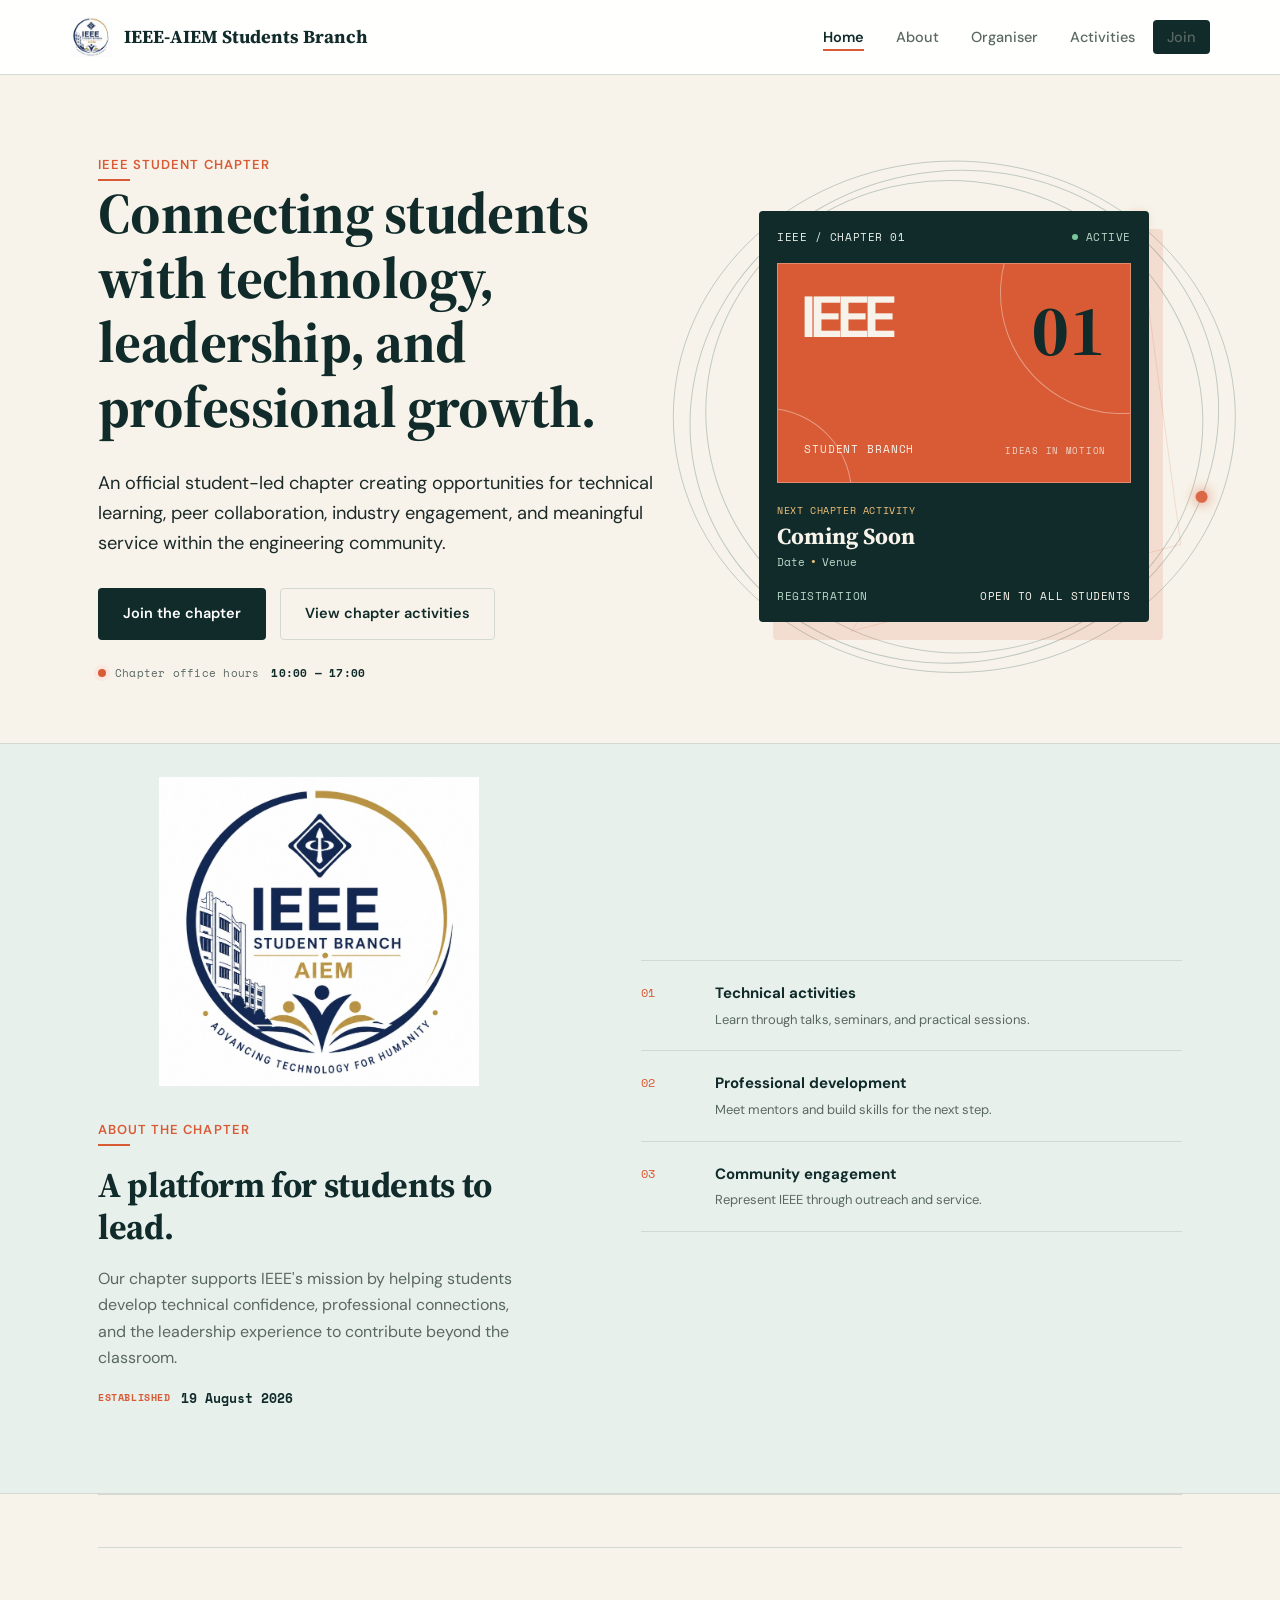
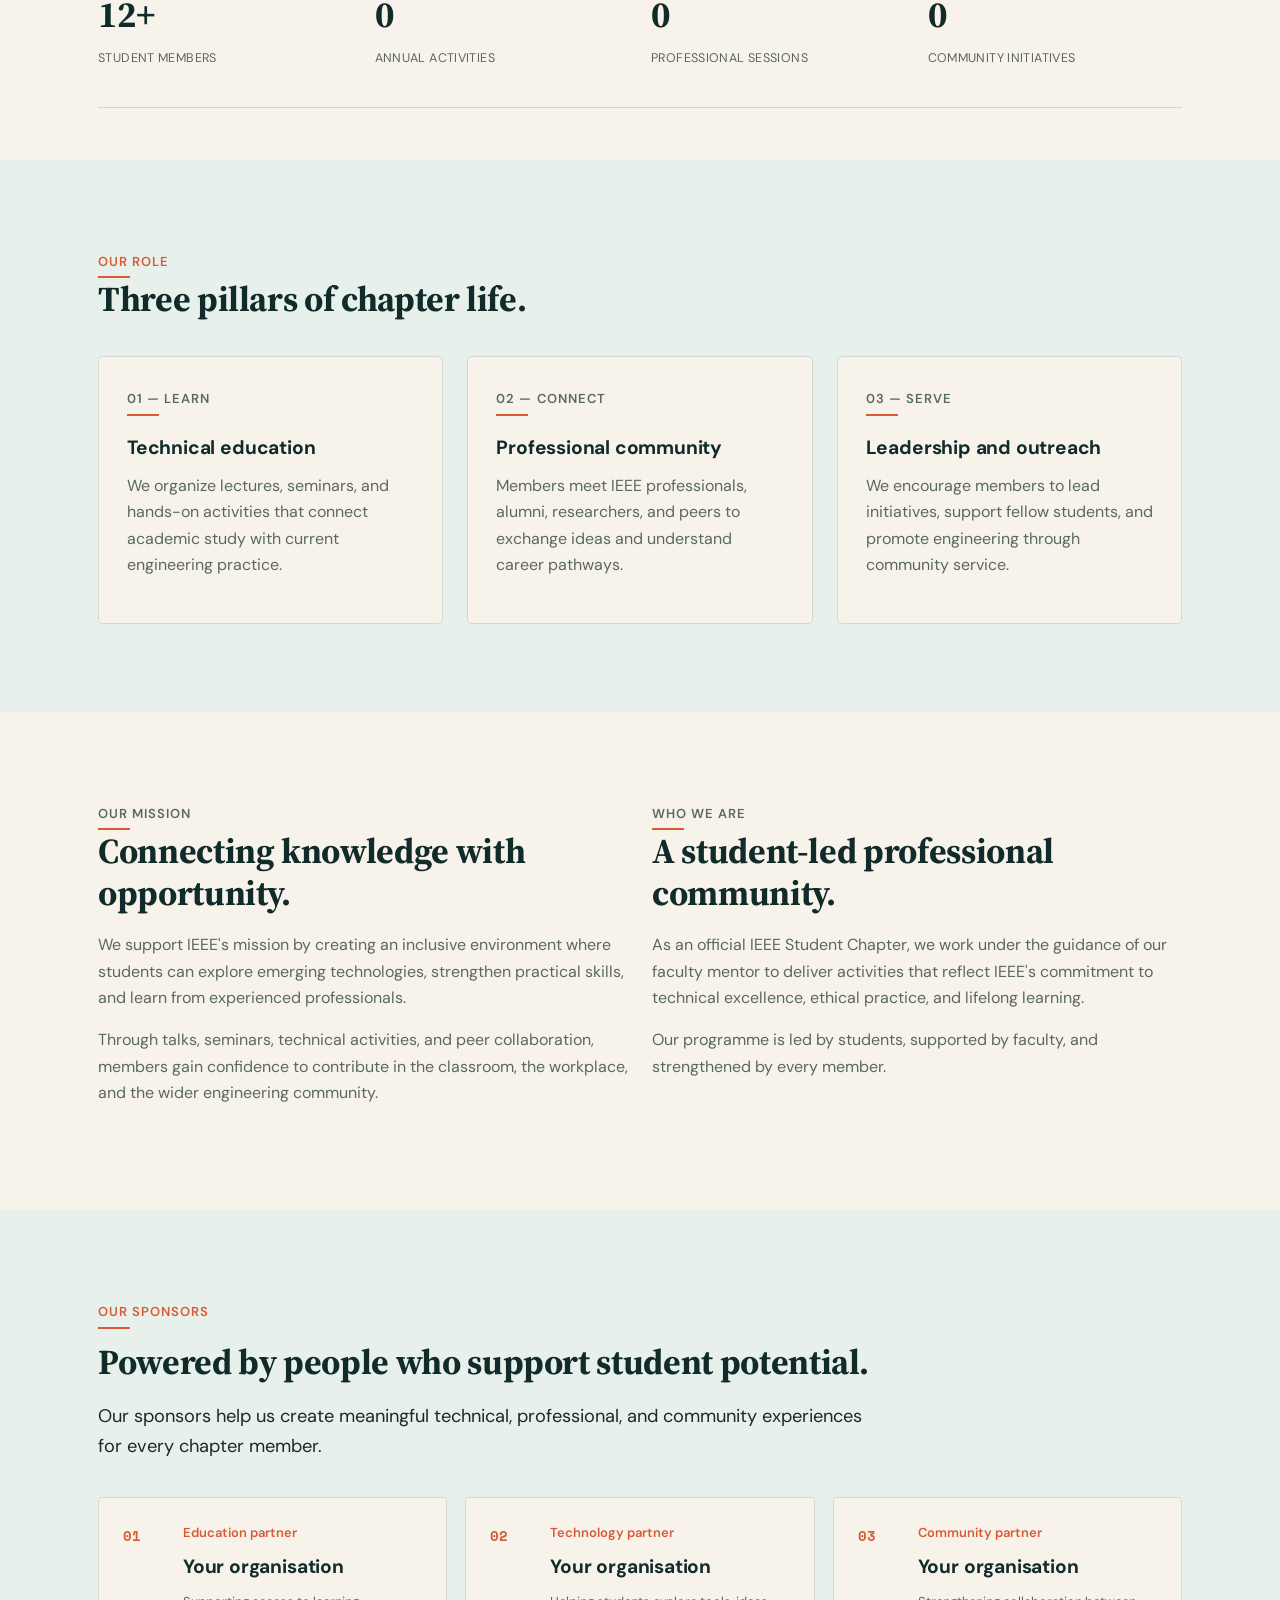
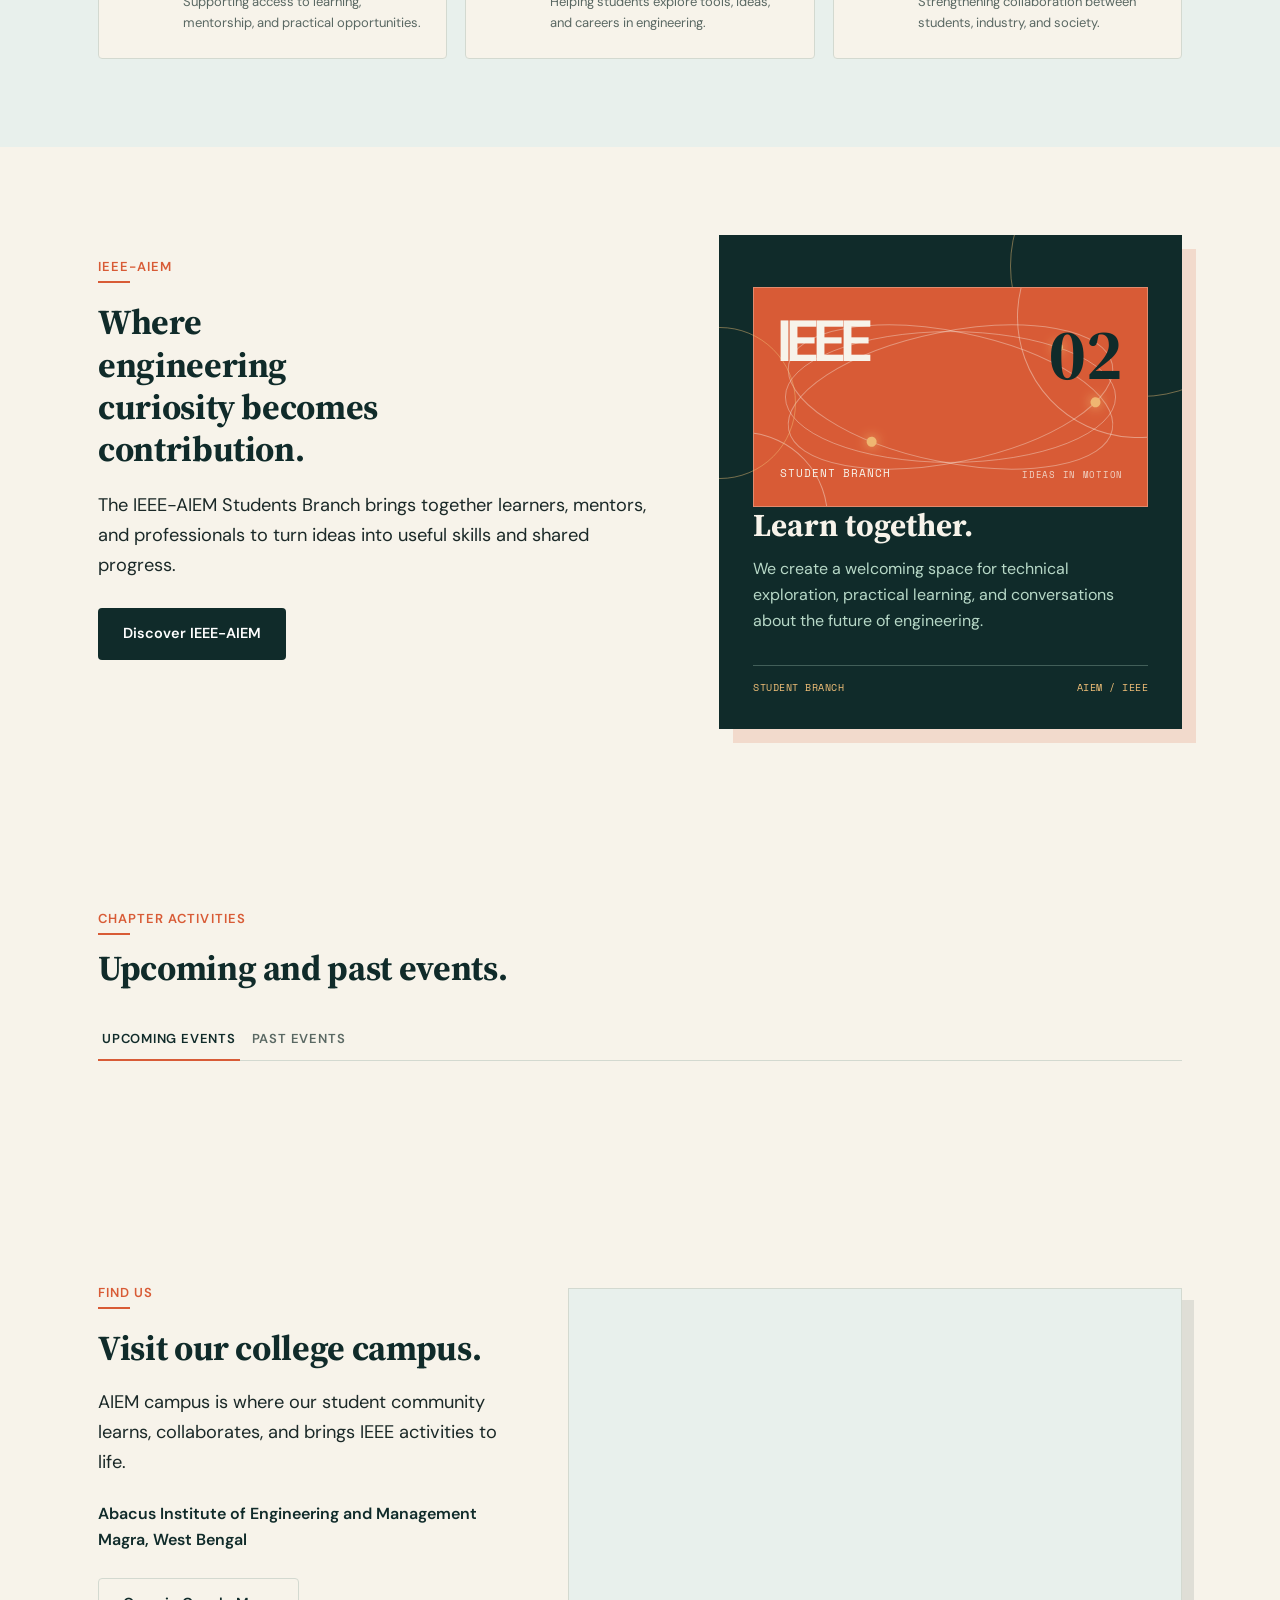
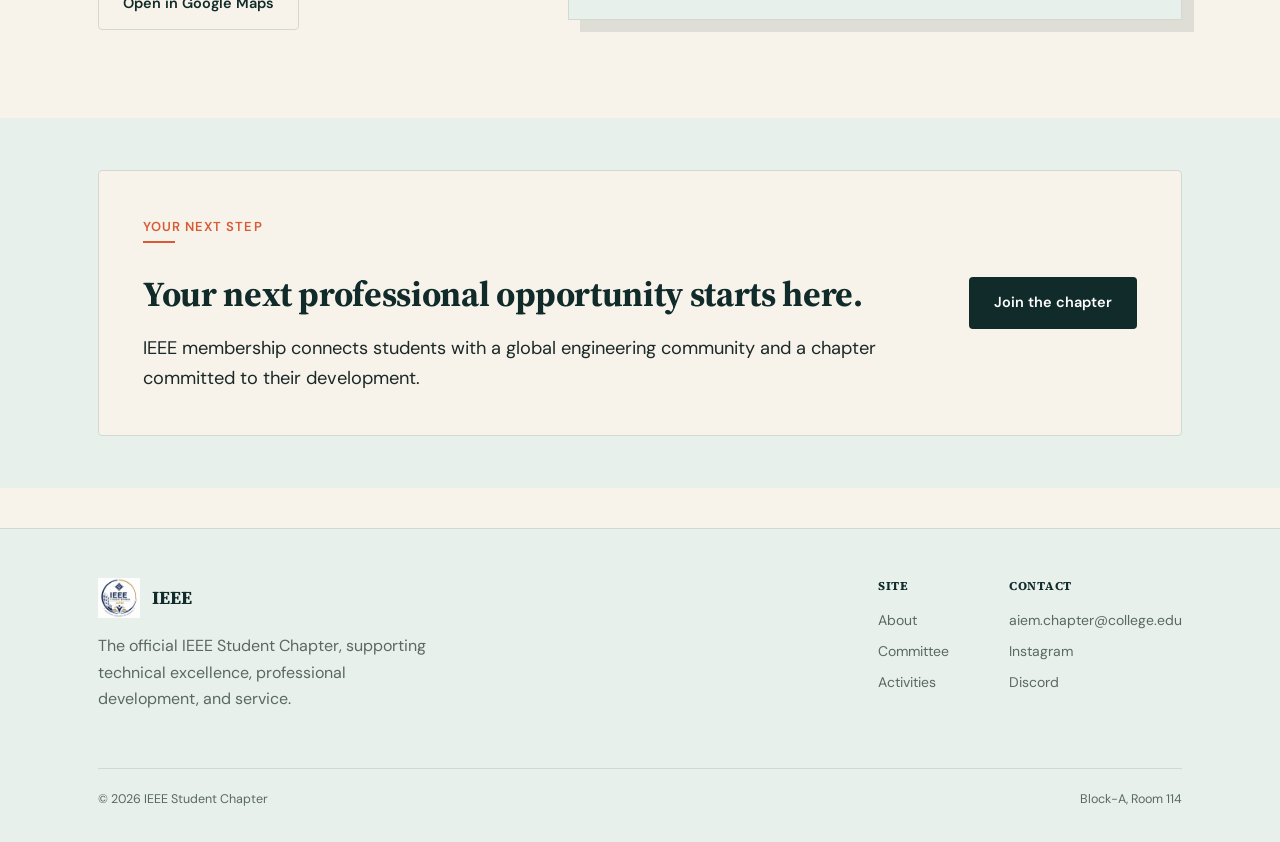
==== commit 1f41895f: "i updated the upcoming event section in this page" ====
--- a/index.html
+++ b/index.html
@@ -188,11 +188,11 @@
       </div>
       <div class="event-panel" id="upcoming-events" role="tabpanel" aria-labelledby="upcoming-tab">
         <div class="event-row reveal" data-event-date="2026-12-01">
-          <!-- <div class="event-date"><strong>01</strong>Dec 2026</div>
-          <div><h3>IEEE Student Branch Event</h3><p>Event details will be announced soon.</p></div>
+          <div class="event-date"><strong>29</strong>Aug 2026</div>
+          <div><h3>Advancement in Nature Robotics</h3><p>Where biological form meets mechanical function</p></div>
           <a class="event-status open" href="https://script.google.com/macros/s/AKfycbw6jvSLfHxPmLYg2VnE0nrqkhJ1KKsh2uER-CbeAKx_X717C3-ba-7T3lVULqES-JaEIg/exec" target="_blank" rel="noopener">Register now</a>
         </div>
-      </div> -->
+      </div> 
       <div class="event-panel" id="past-events" role="tabpanel" aria-labelledby="past-tab" hidden></div>
     </div>
   </section>
@@ -271,4 +271,4 @@
 
 <script src="script.js"></script>
 </body>
-</html>+</html>
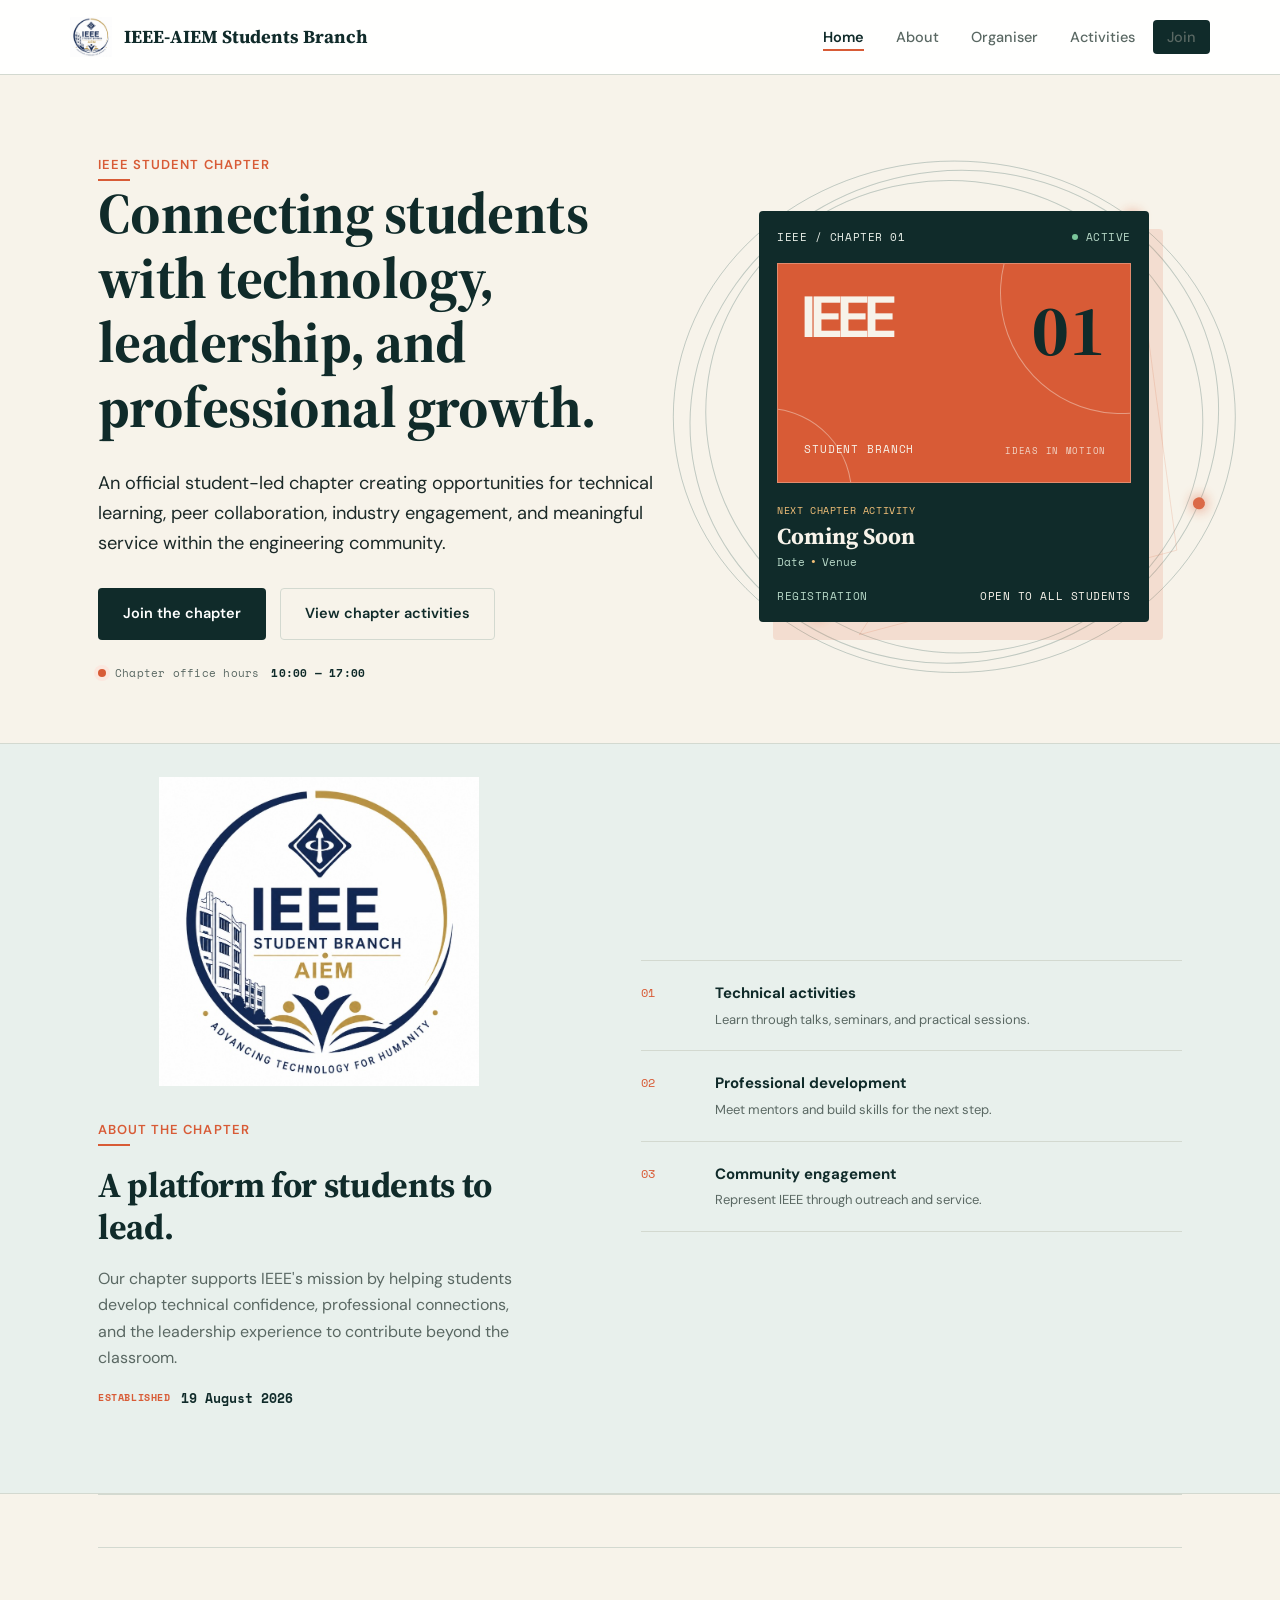
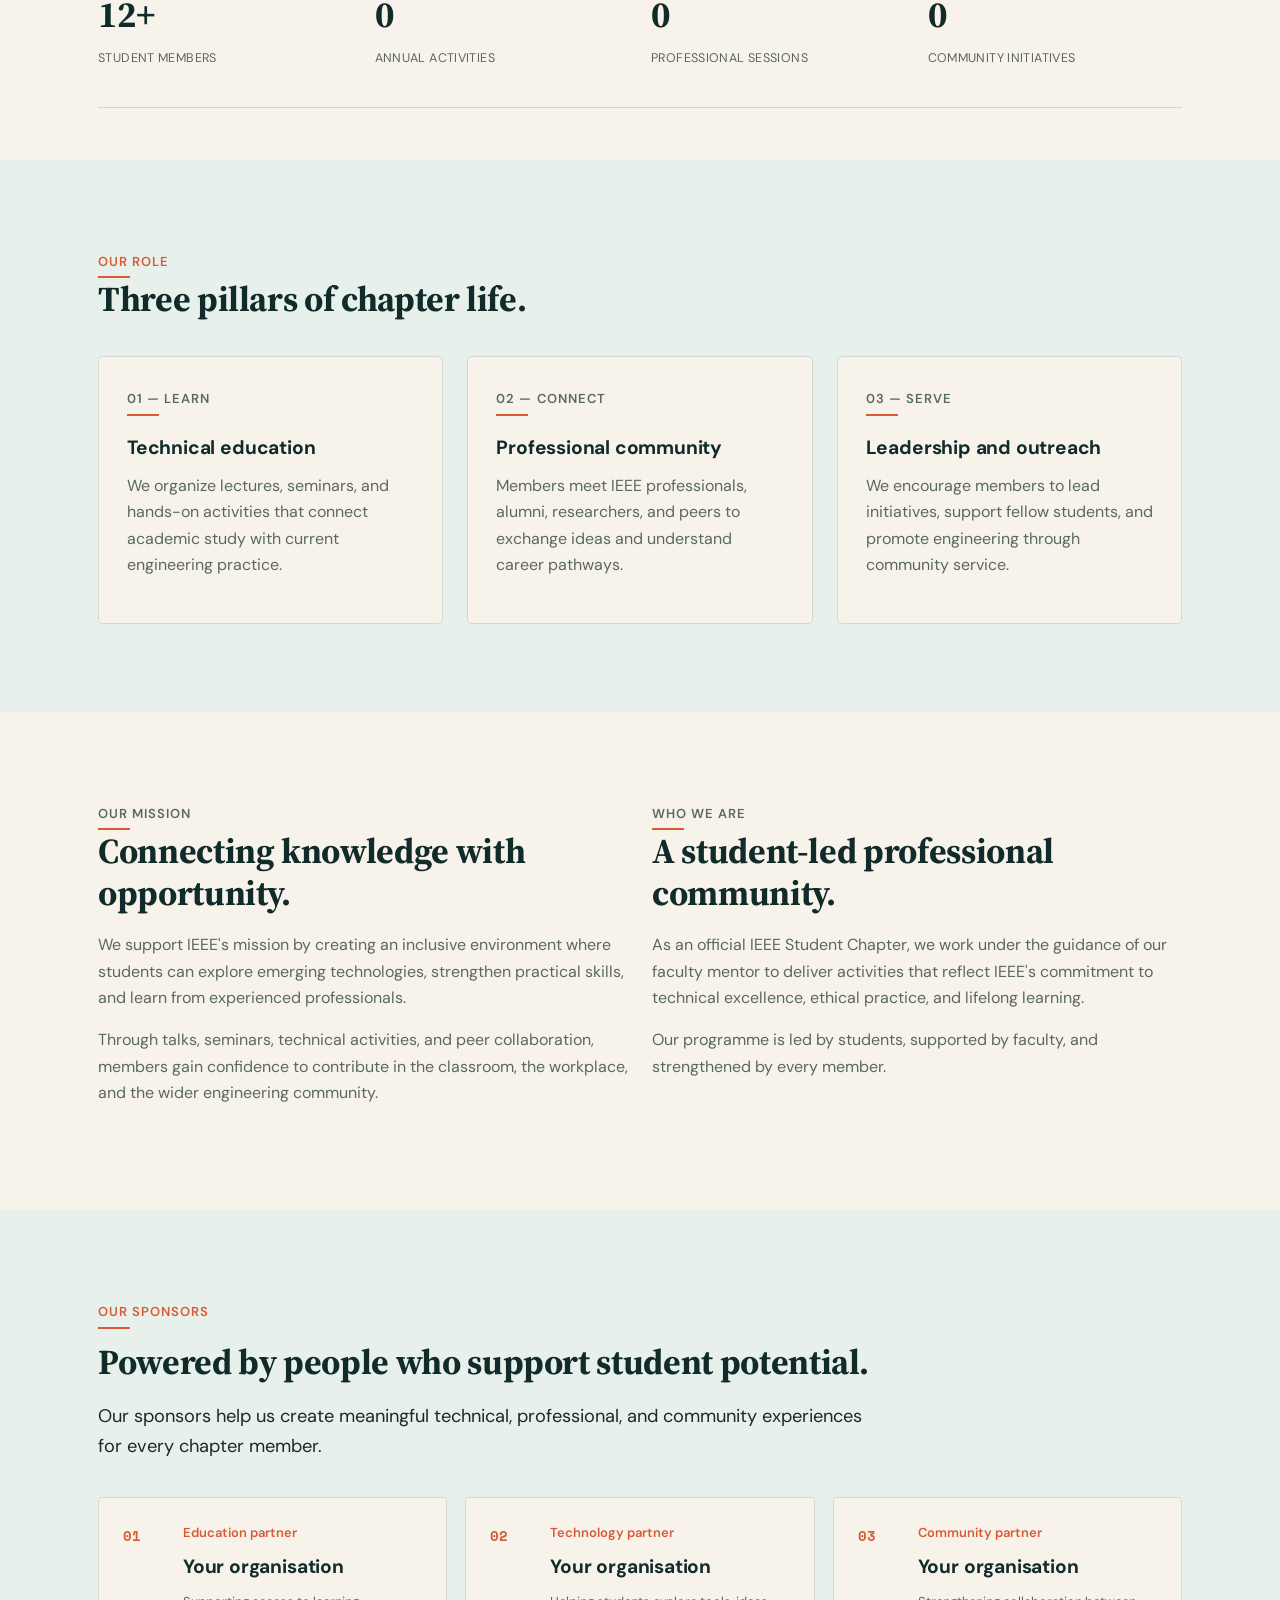
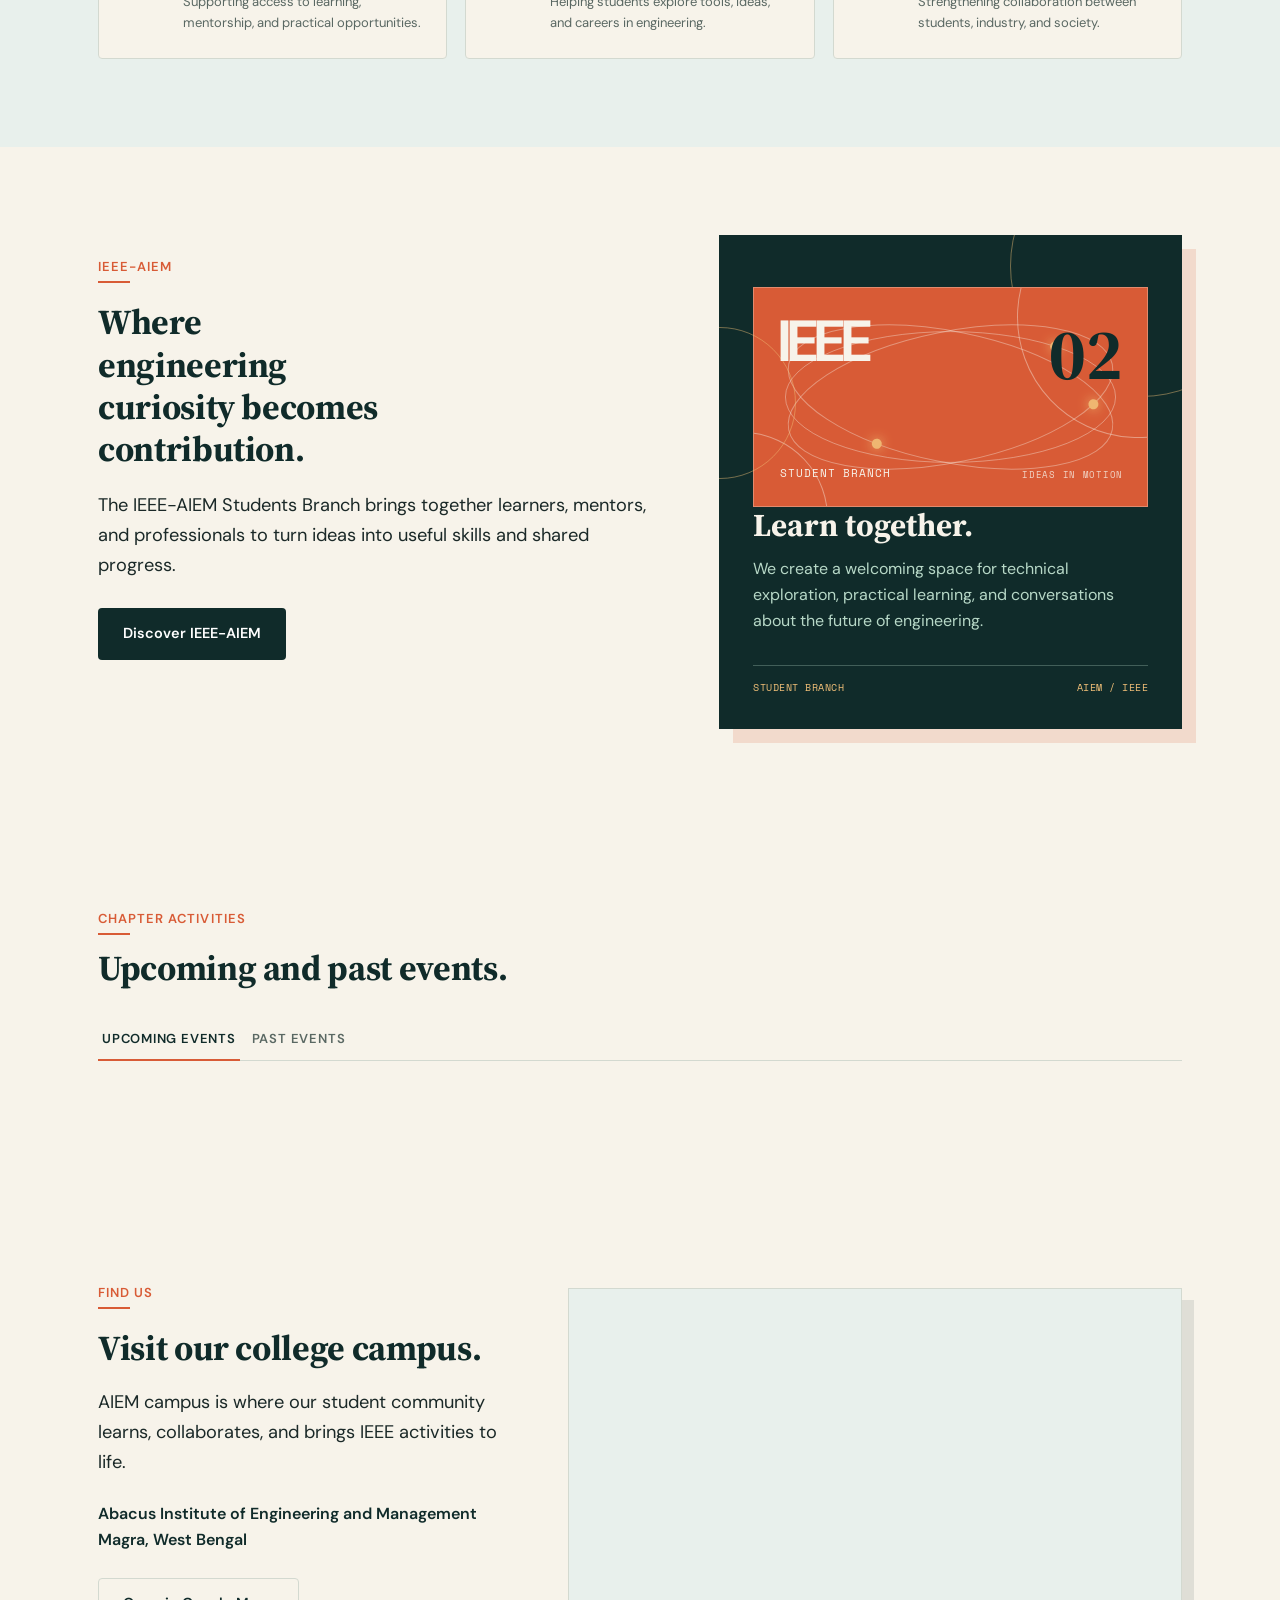
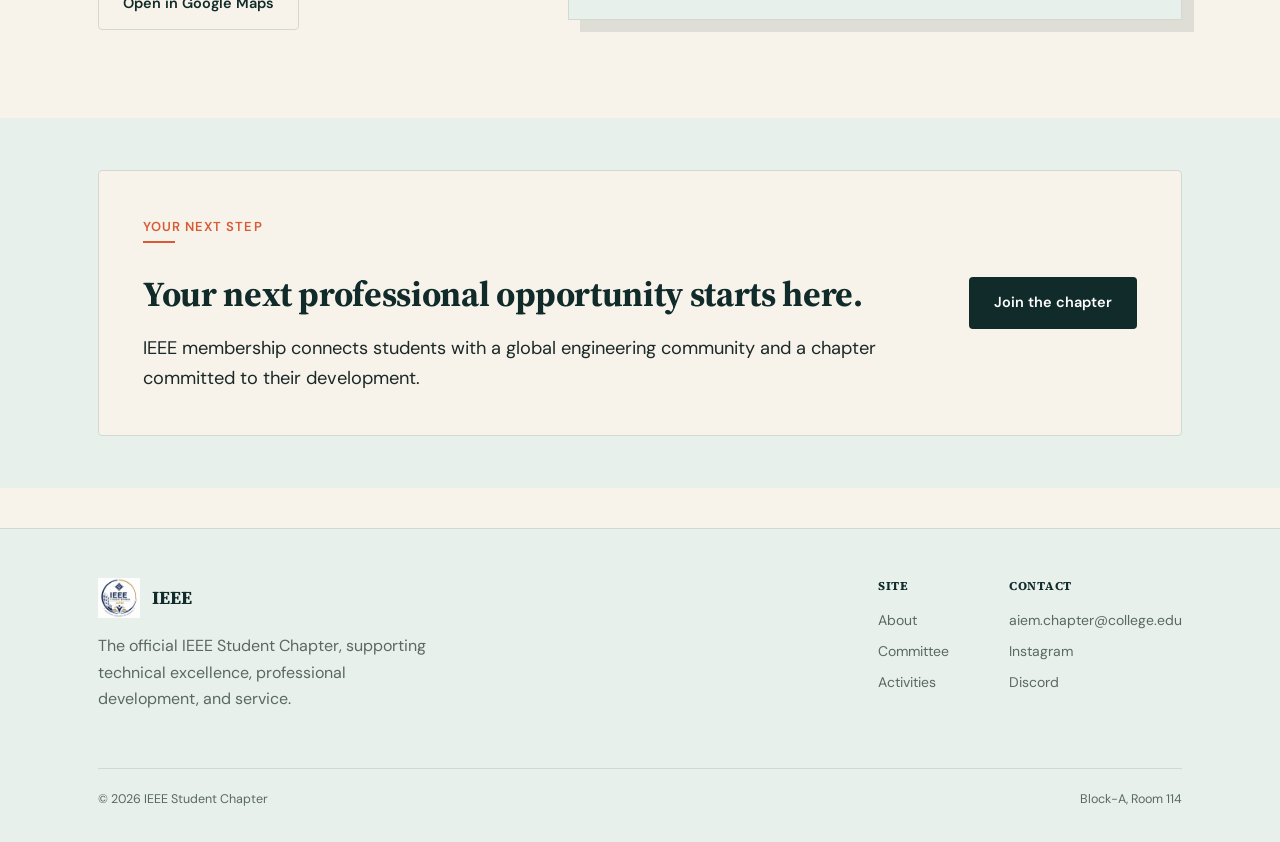
==== commit 5743118e: "only comment out the registration link" ====
--- a/index.html
+++ b/index.html
@@ -190,8 +190,8 @@
         <div class="event-row reveal" data-event-date="2026-12-01">
           <div class="event-date"><strong>29</strong>Aug 2026</div>
           <div><h3>Advancement in Nature Robotics</h3><p>Where biological form meets mechanical function</p></div>
-          <a class="event-status open" href="https://script.google.com/macros/s/AKfycbw6jvSLfHxPmLYg2VnE0nrqkhJ1KKsh2uER-CbeAKx_X717C3-ba-7T3lVULqES-JaEIg/exec" target="_blank" rel="noopener">Register now</a>
-        </div>
+          <!-- <a class="event-status open" href="https://script.google.com/macros/s/AKfycbw6jvSLfHxPmLYg2VnE0nrqkhJ1KKsh2uER-CbeAKx_X717C3-ba-7T3lVULqES-JaEIg/exec" target="_blank" rel="noopener">Register now</a>
+        </div> -->
       </div> 
       <div class="event-panel" id="past-events" role="tabpanel" aria-labelledby="past-tab" hidden></div>
     </div>
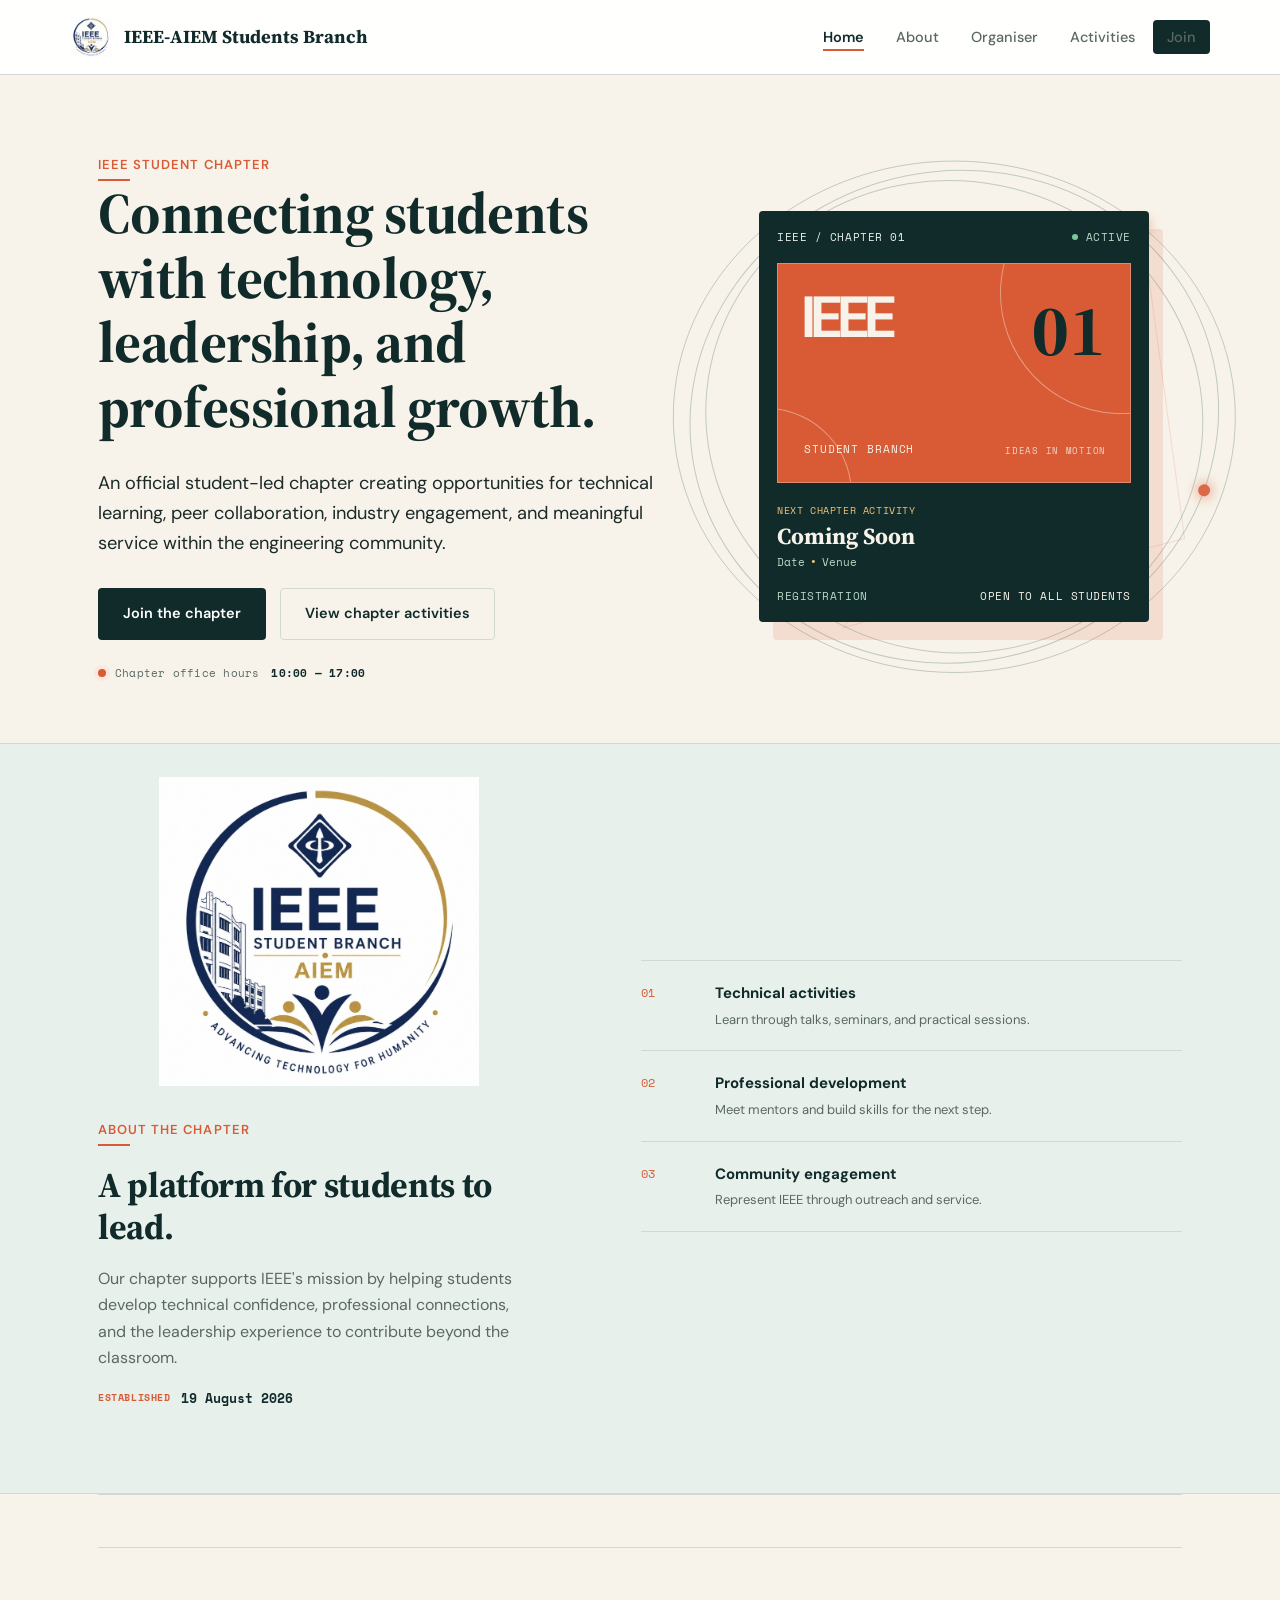
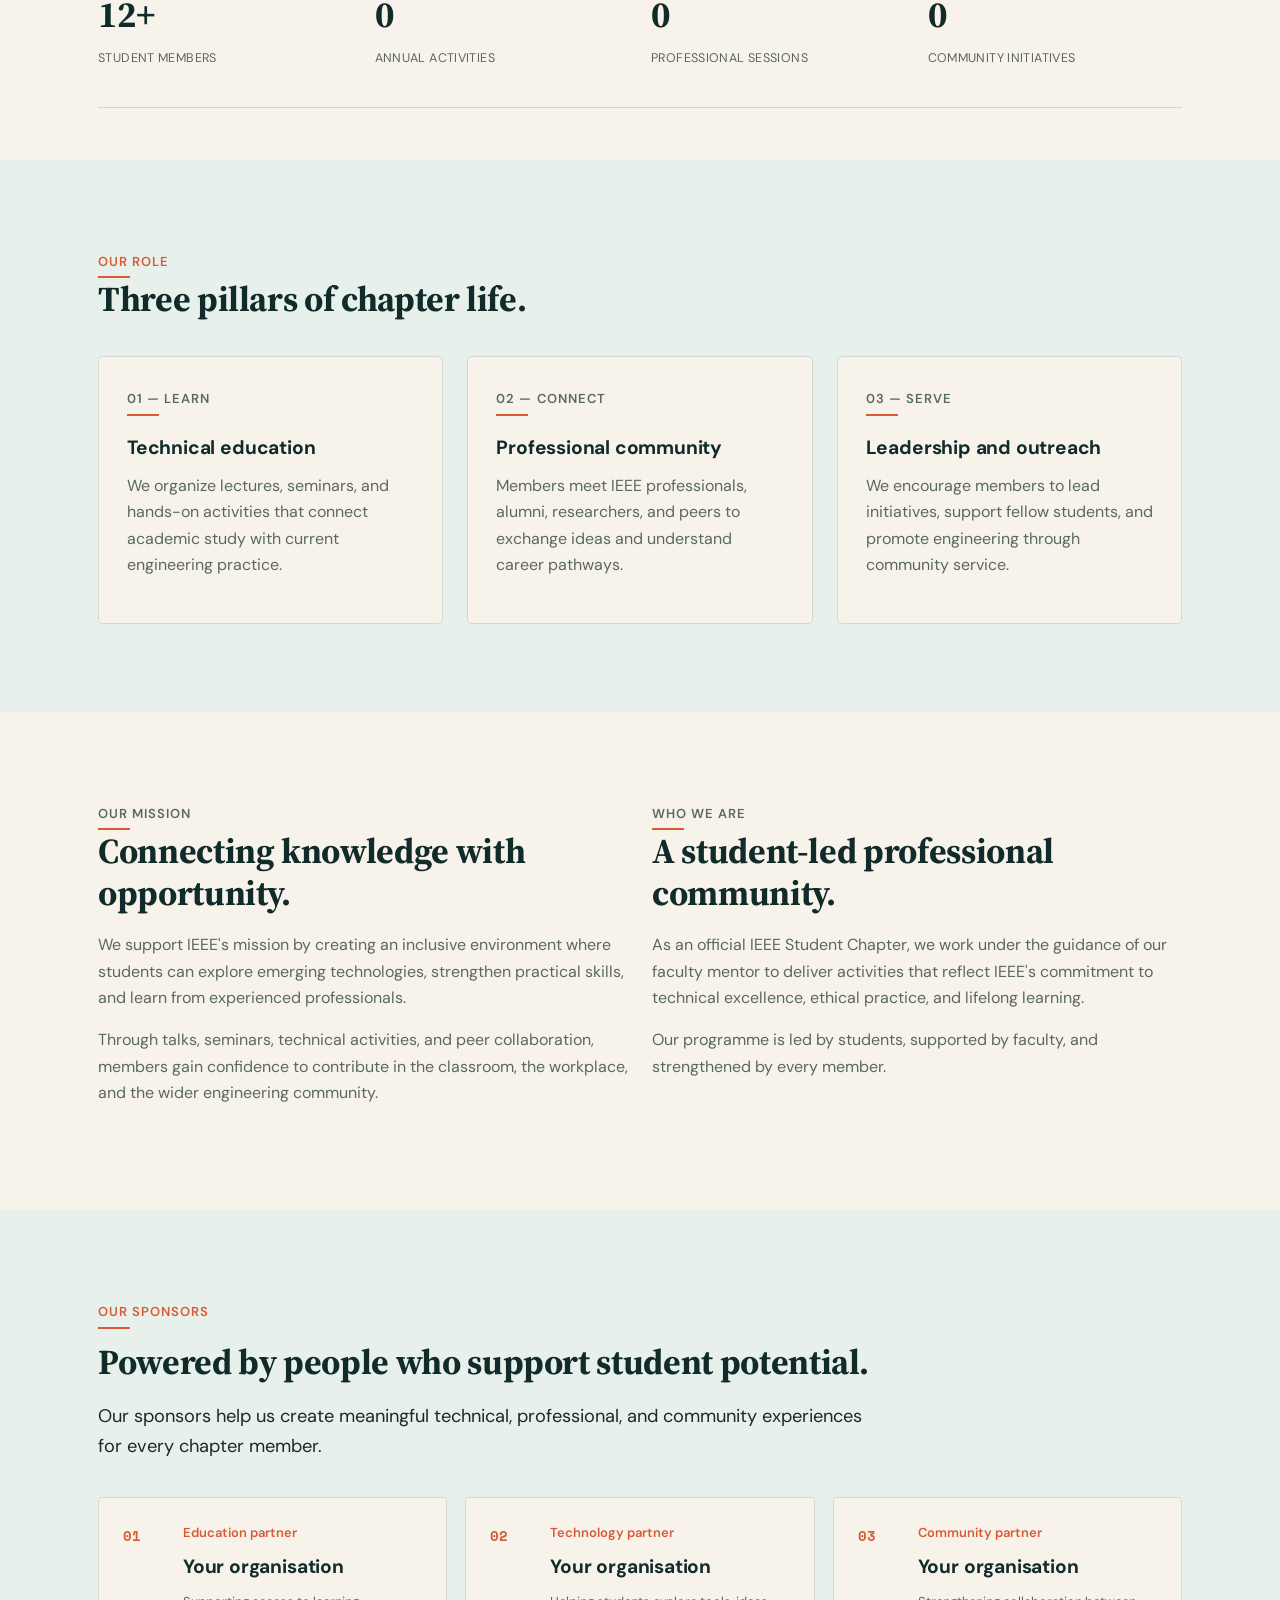
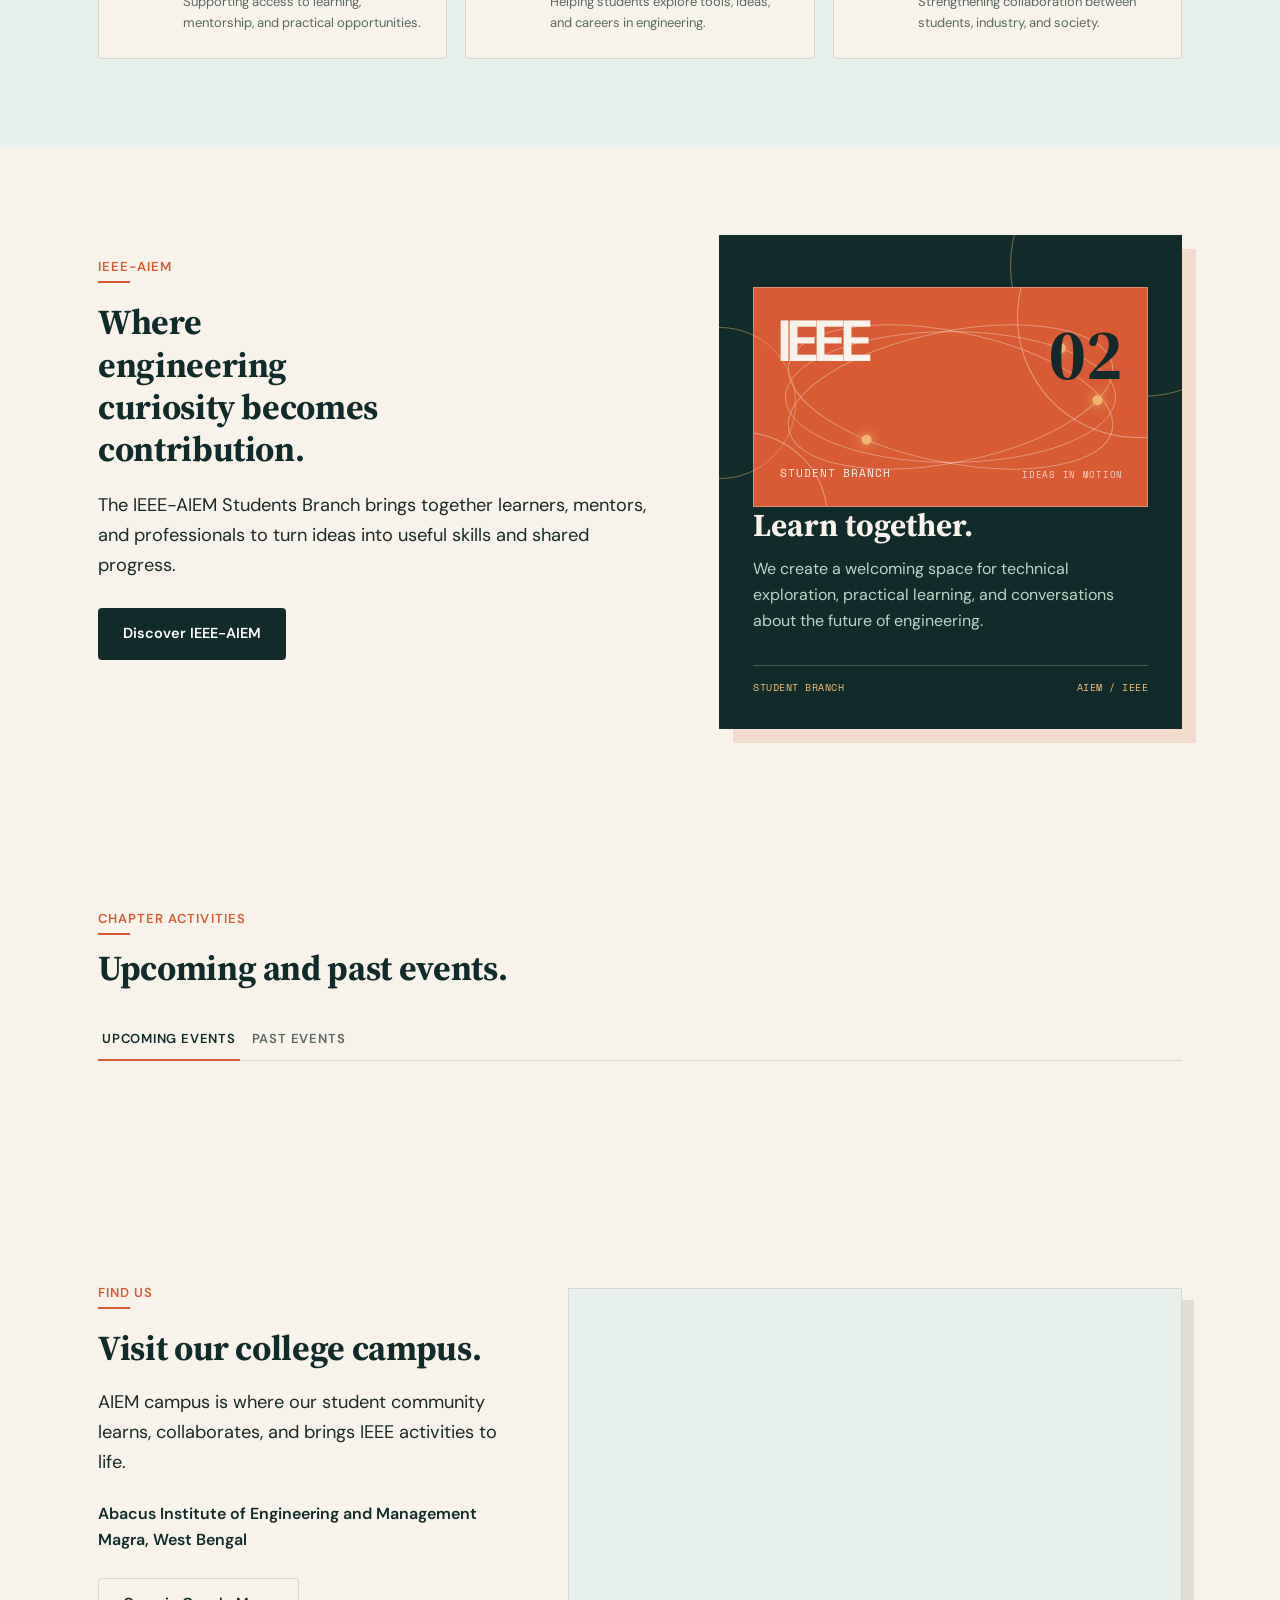
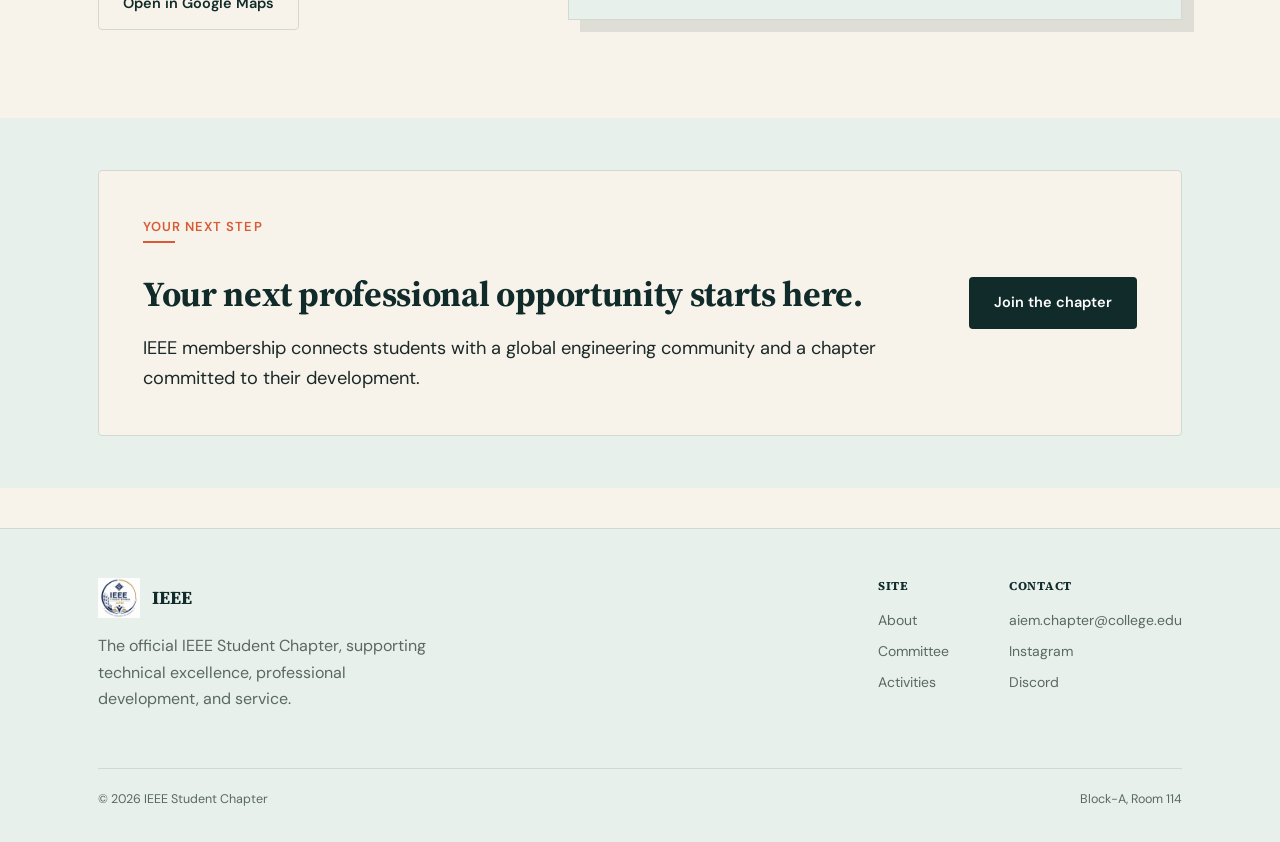
==== commit fa568b70: "just chaange the date in upcoming event" ====
--- a/index.html
+++ b/index.html
@@ -187,11 +187,11 @@
         <button class="event-tab" id="past-tab" type="button" role="tab" aria-selected="false" aria-controls="past-events">Past events</button>
       </div>
       <div class="event-panel" id="upcoming-events" role="tabpanel" aria-labelledby="upcoming-tab">
-        <div class="event-row reveal" data-event-date="2026-12-01">
-          <div class="event-date"><strong>29</strong>Aug 2026</div>
+        <div class="event-row reveal" data-event-date="2026-08-29">
+          <div class="event-date"><strong>8:00PM</strong>29 Aug 2026</div>
           <div><h3>Advancement in Nature Robotics</h3><p>Where biological form meets mechanical function</p></div>
-          <!-- <a class="event-status open" href="https://script.google.com/macros/s/AKfycbw6jvSLfHxPmLYg2VnE0nrqkhJ1KKsh2uER-CbeAKx_X717C3-ba-7T3lVULqES-JaEIg/exec" target="_blank" rel="noopener">Register now</a>
-        </div> -->
+          <a class="event-status open" href="https://script.google.com/macros/s/AKfycbw6jvSLfHxPmLYg2VnE0nrqkhJ1KKsh2uER-CbeAKx_X717C3-ba-7T3lVULqES-JaEIg/exec" target="_blank" rel="noopener">Register now</a>
+         </div>
       </div> 
       <div class="event-panel" id="past-events" role="tabpanel" aria-labelledby="past-tab" hidden></div>
     </div>
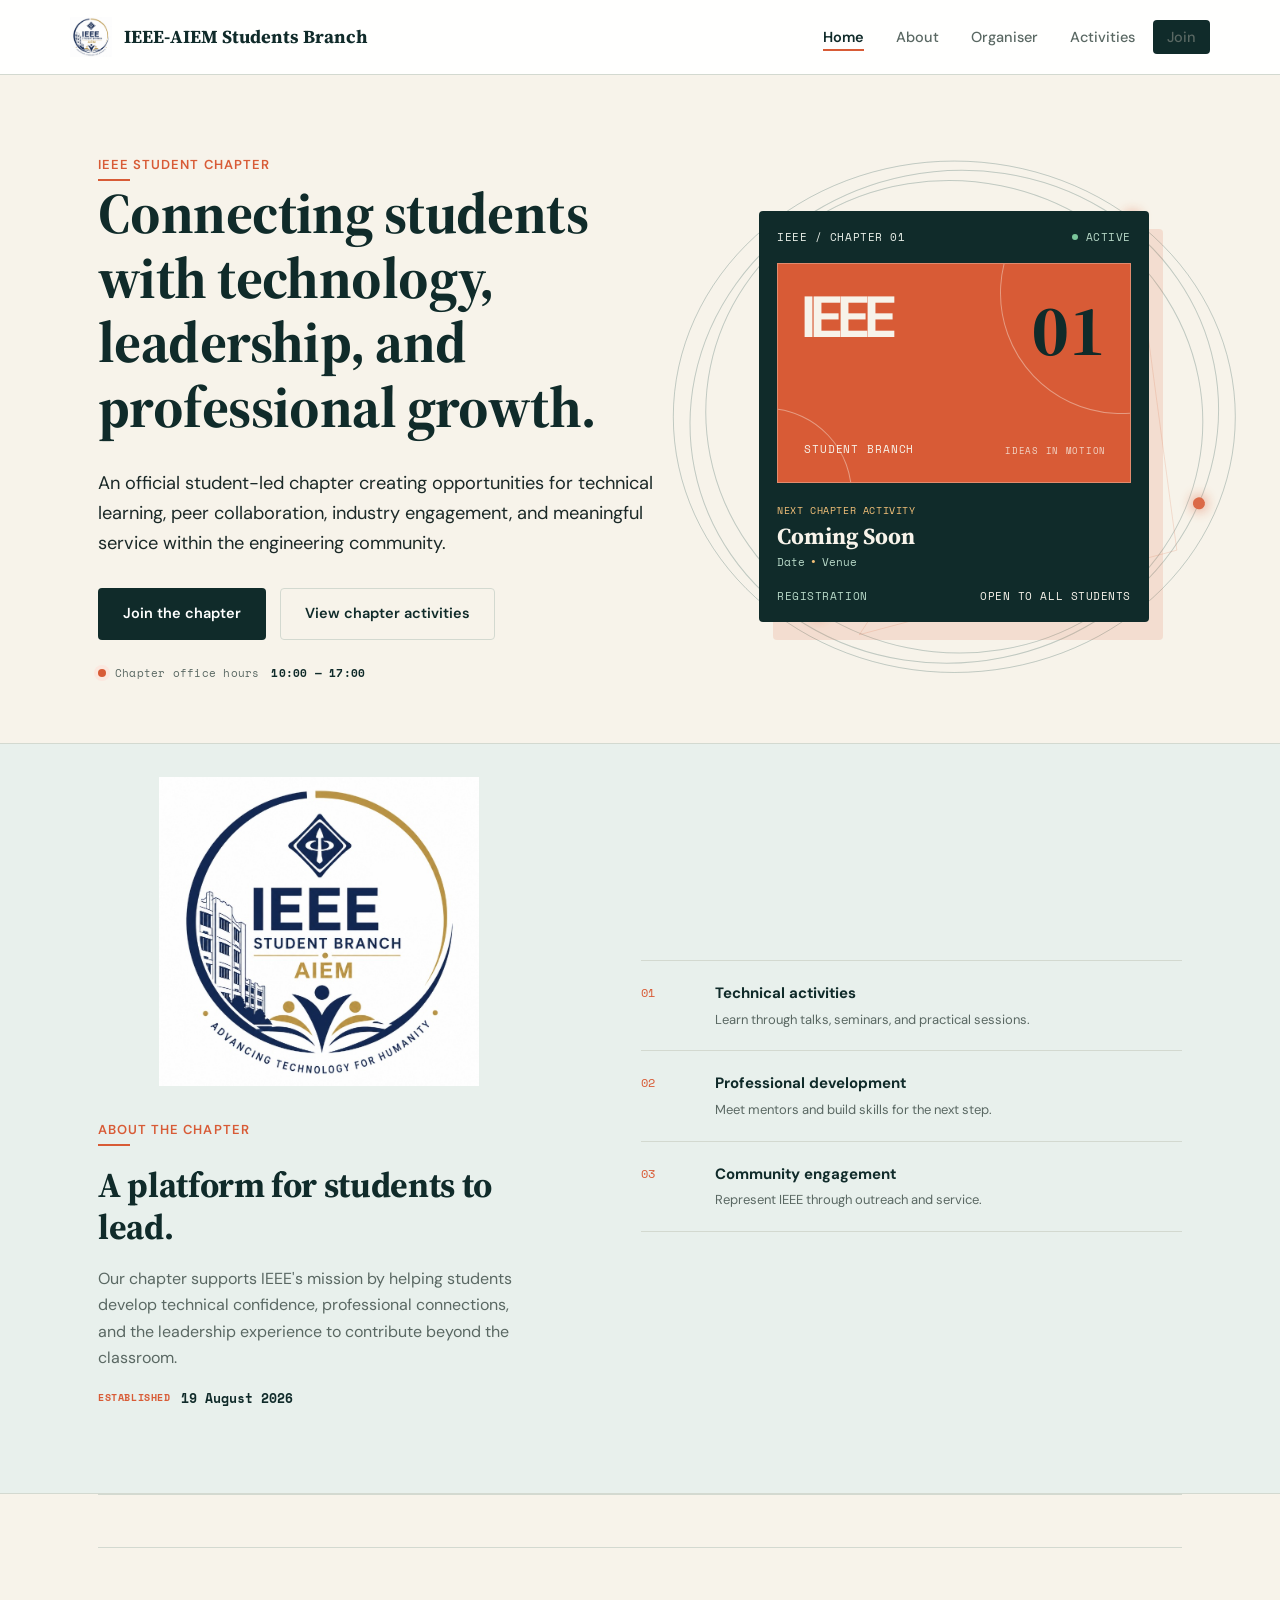
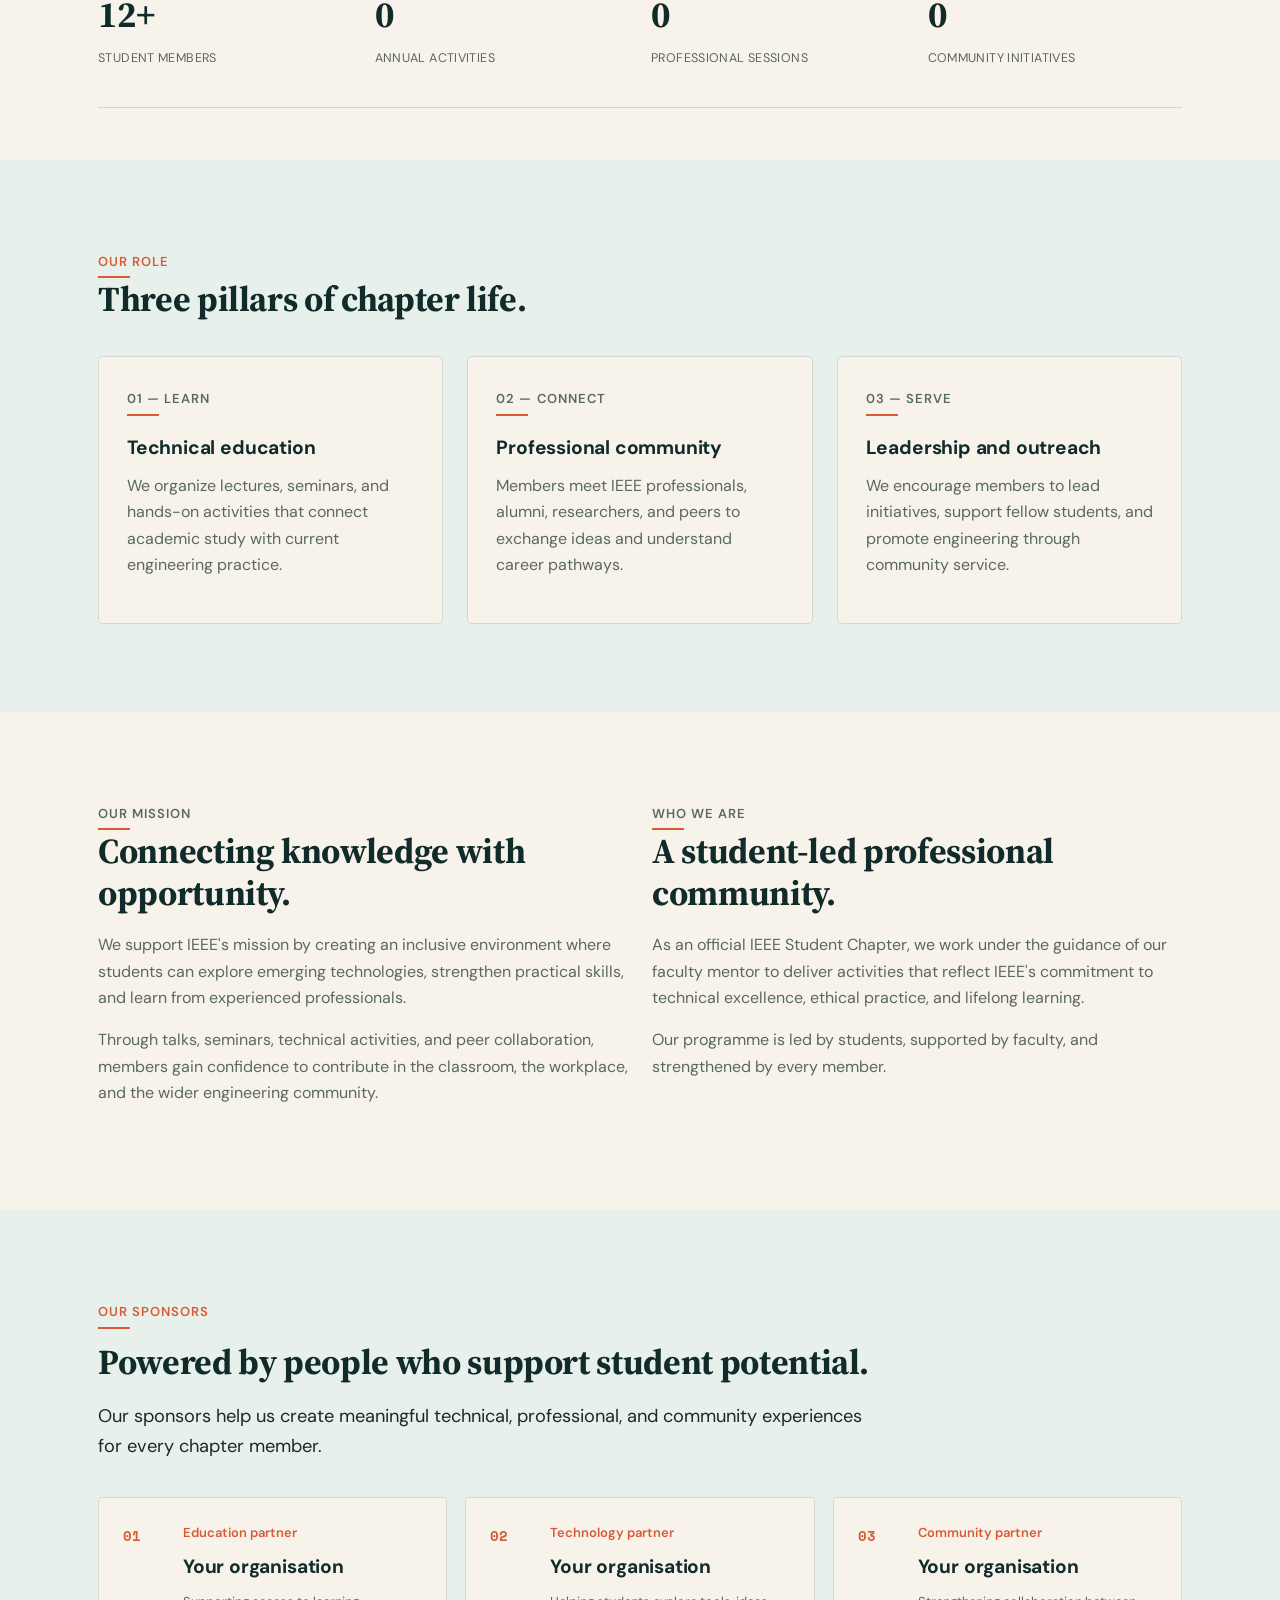
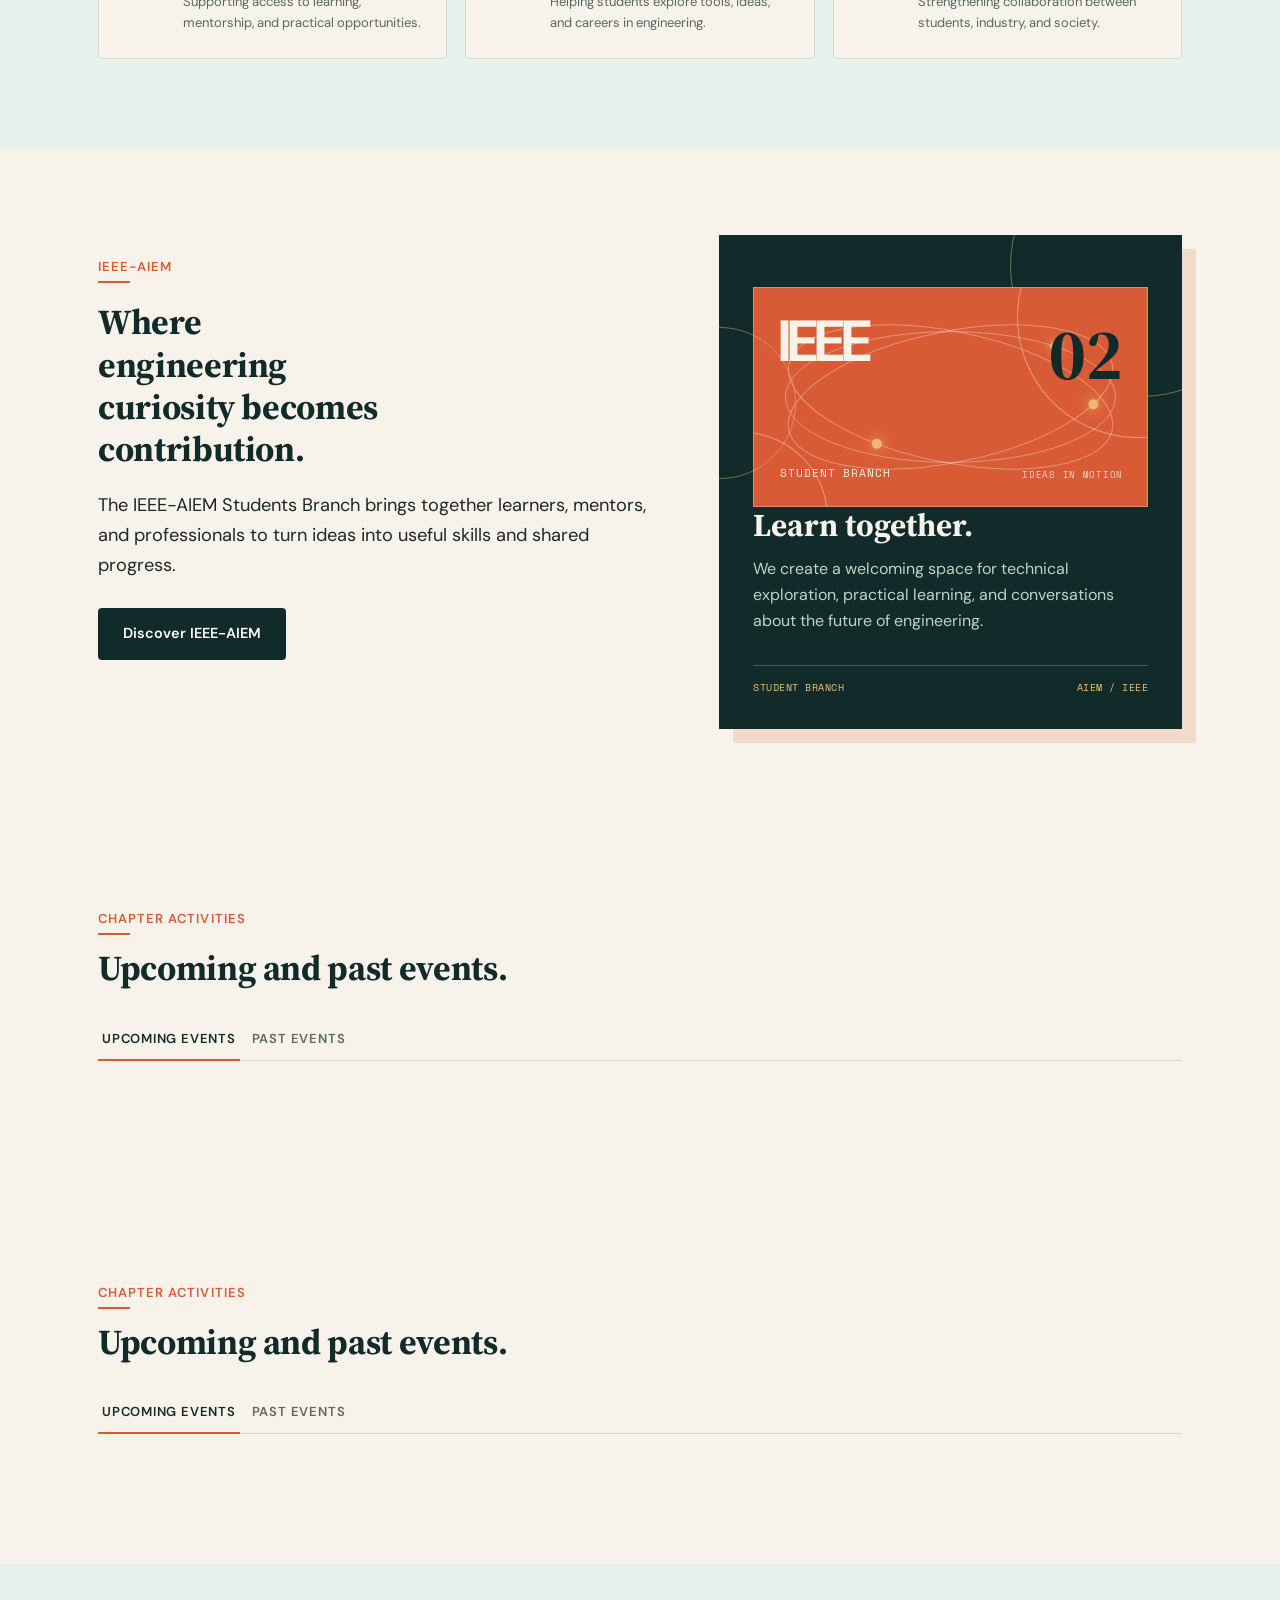
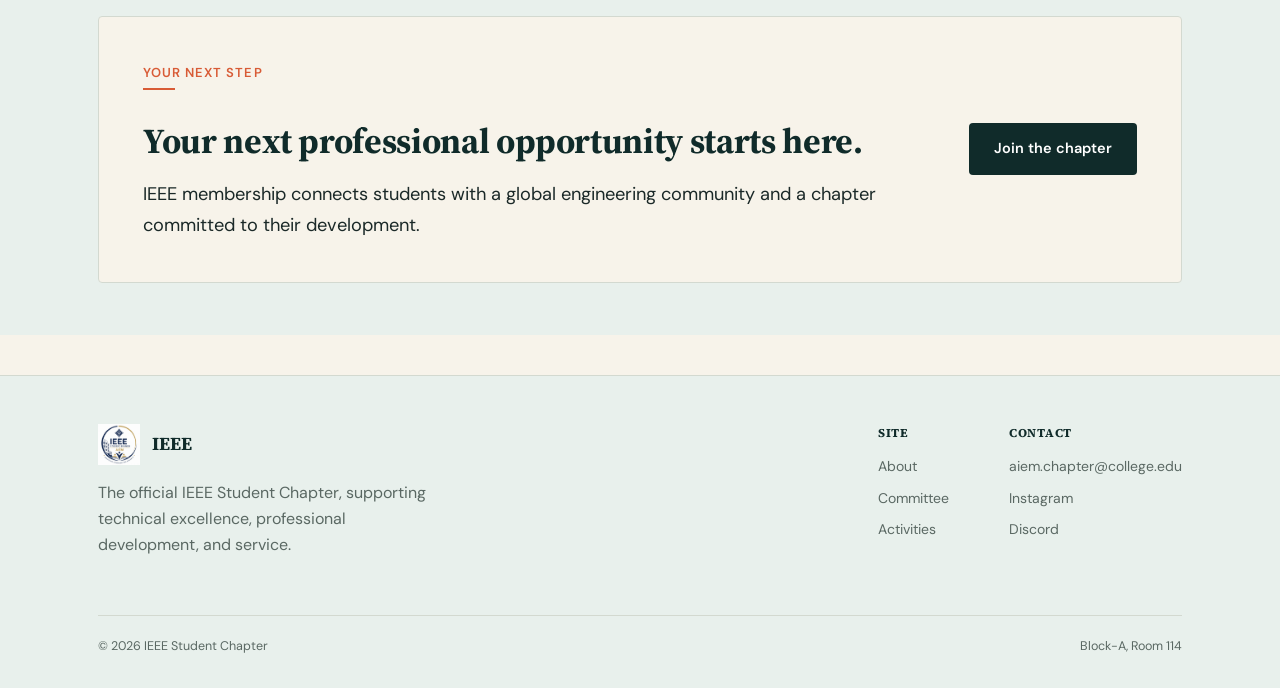
==== commit 25491e87: "update past event section" ====
--- a/index.html
+++ b/index.html
@@ -196,17 +196,33 @@
       <div class="event-panel" id="past-events" role="tabpanel" aria-labelledby="past-tab" hidden></div>
     </div>
   </section>
-  <section class="section location-section" id="location">
-    <div class="wrap location-layout">
-      <div>
-        <span class="tag">Find us</span>
-        <h2>Visit our college campus.</h2>
-        <p class="lead">AIEM campus is where our student community learns, collaborates, and brings IEEE activities to life.</p>
-        <p class="location-address">Abacus Institute of Engineering and Management<br>Magra, West Bengal</p>
-        <a class="btn btn-ghost" href="https://maps.app.goo.gl/HWXXyW3gszdFt6Ua7" target="_blank" rel="noopener">Open in Google Maps</a>
-      </div>
-      <div class="map-frame">
-        <iframe title="Map showing Abacus Institute of Engineering and Management" src="https://www.google.com/maps?q=Abacus+Institute+of+Engineering+and+Management&amp;output=embed" loading="lazy" allowfullscreen></iframe>
+  <section class="section" id="activities">
+    <div class="wrap">
+      <span class="tag">Chapter activities</span>
+      <h2 style="margin-top:12px;">Upcoming and past events.</h2>
+      <div class="event-tabs" role="tablist" aria-label="Chapter events" style="margin-top:30px;">
+        <button class="event-tab active" id="upcoming-tab" type="button" role="tab" aria-selected="true" aria-controls="upcoming-events">Upcoming events</button>
+        <button class="event-tab" id="past-tab" type="button" role="tab" aria-selected="false" aria-controls="past-events">Past events</button>
+      </div>
+      <!-- <div class="event-panel" id="upcoming-events" role="tabpanel" aria-labelledby="upcoming-tab">
+        <div class="event-row reveal" data-event-date="2026-08-18">
+          <div class="event-date"><strong>18</strong>Sep 2026</div>
+          <div>
+            <h3>Robotics &amp; Embedded Systems Bootcamp</h3>
+            <p>Hands-on training in sensors, prototyping, and automation for student innovators.</p>
+          </div>
+          <a class="event-status open" href="https://script.google.com/macros/s/AKfycbw6jvSLfHxPmLYg2VnE0nrqkhJ1KKsh2uER-CbeAKx_X717C3-ba-7T3lVULqES-JaEIg/exec" target="_blank" rel="noopener">Register now</a>
+        </div>
+      </div> -->
+      <div class="event-panel" id="past-events" role="tabpanel" aria-labelledby="past-tab" hidden>
+        <div class="event-row reveal" data-event-date="2026-08-29">
+          <div class="event-date"><strong>29</strong>Aug 2026</div>
+          <div>
+            <h3>Advancement In Nature Robotics</h3>
+            <p>Where biological form meets mechancal function an evening on how nature's blueprints are reshaping the next generation of robotics.</p>
+          </div>
+          <a class="event-status open" href="#" aria-disabled="true" tabindex="-1">Registration closed</a>
+        </div>
       </div>
     </div>
   </section>
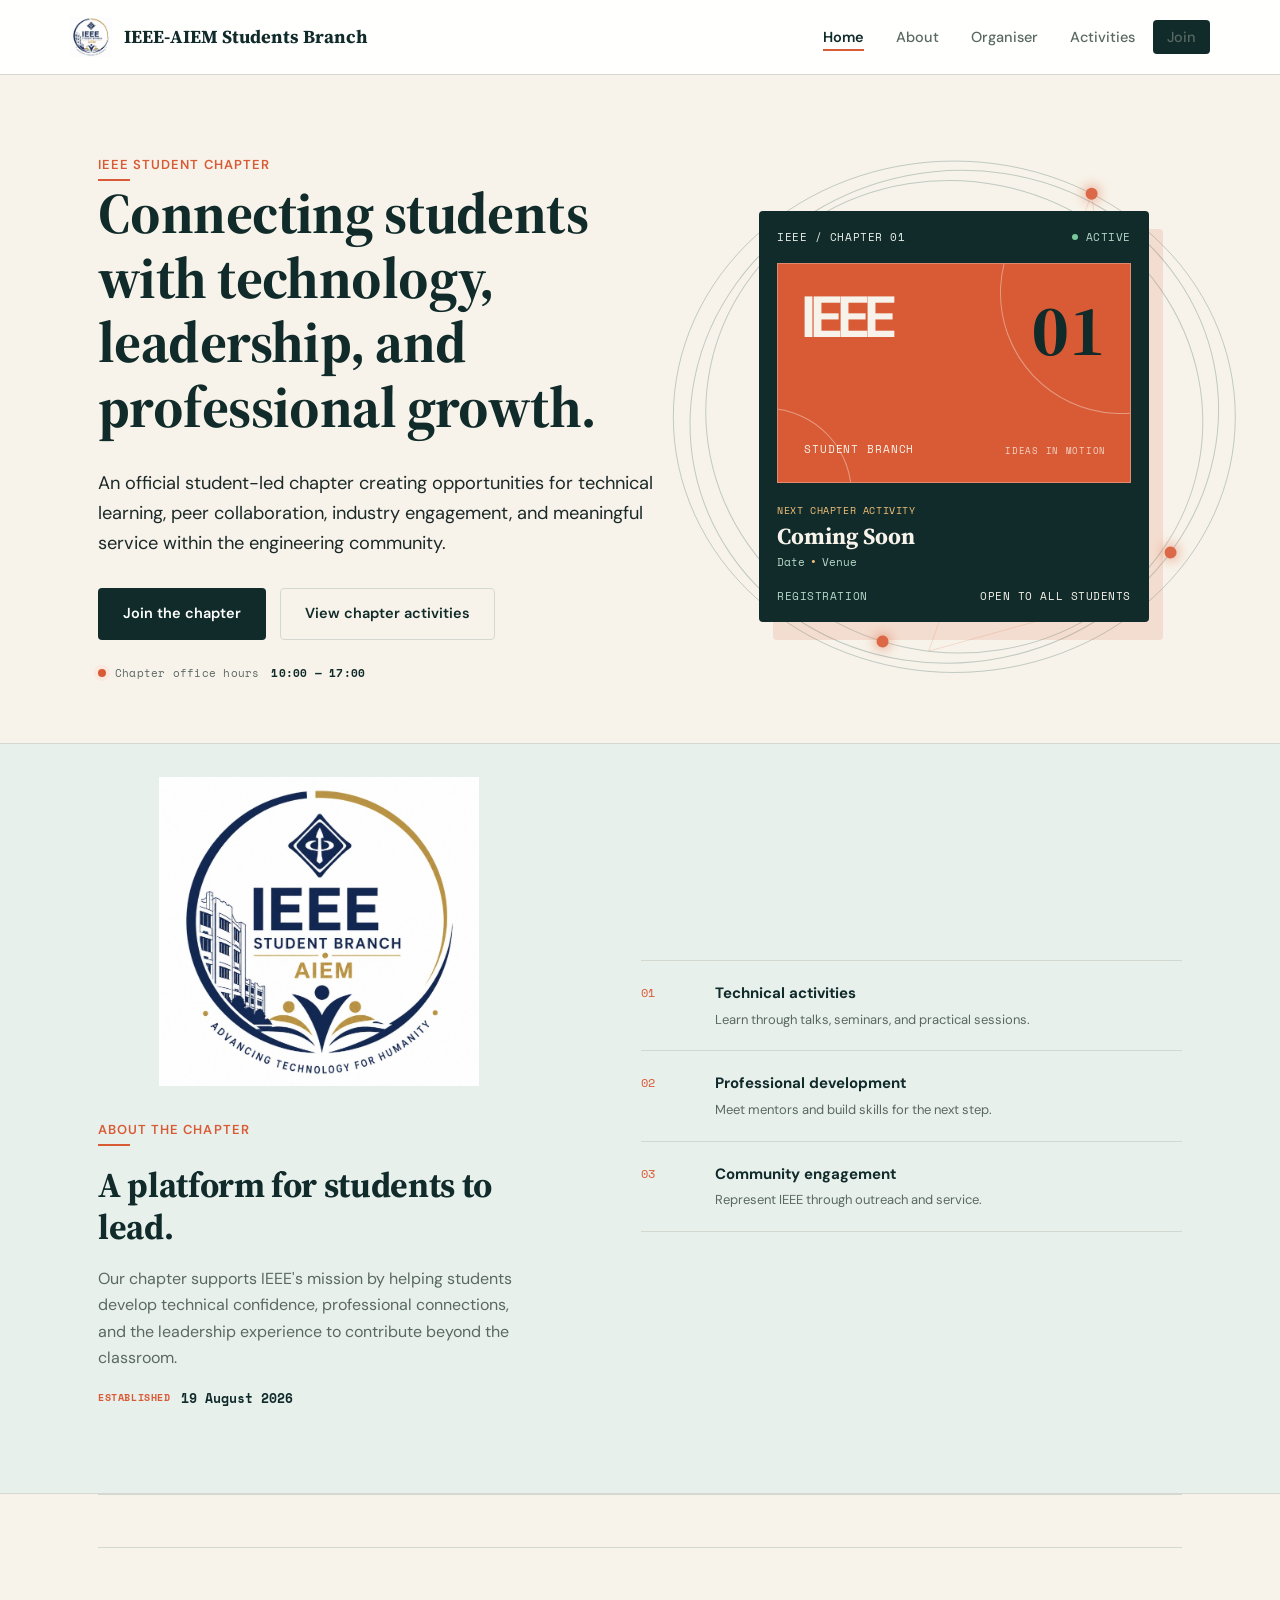
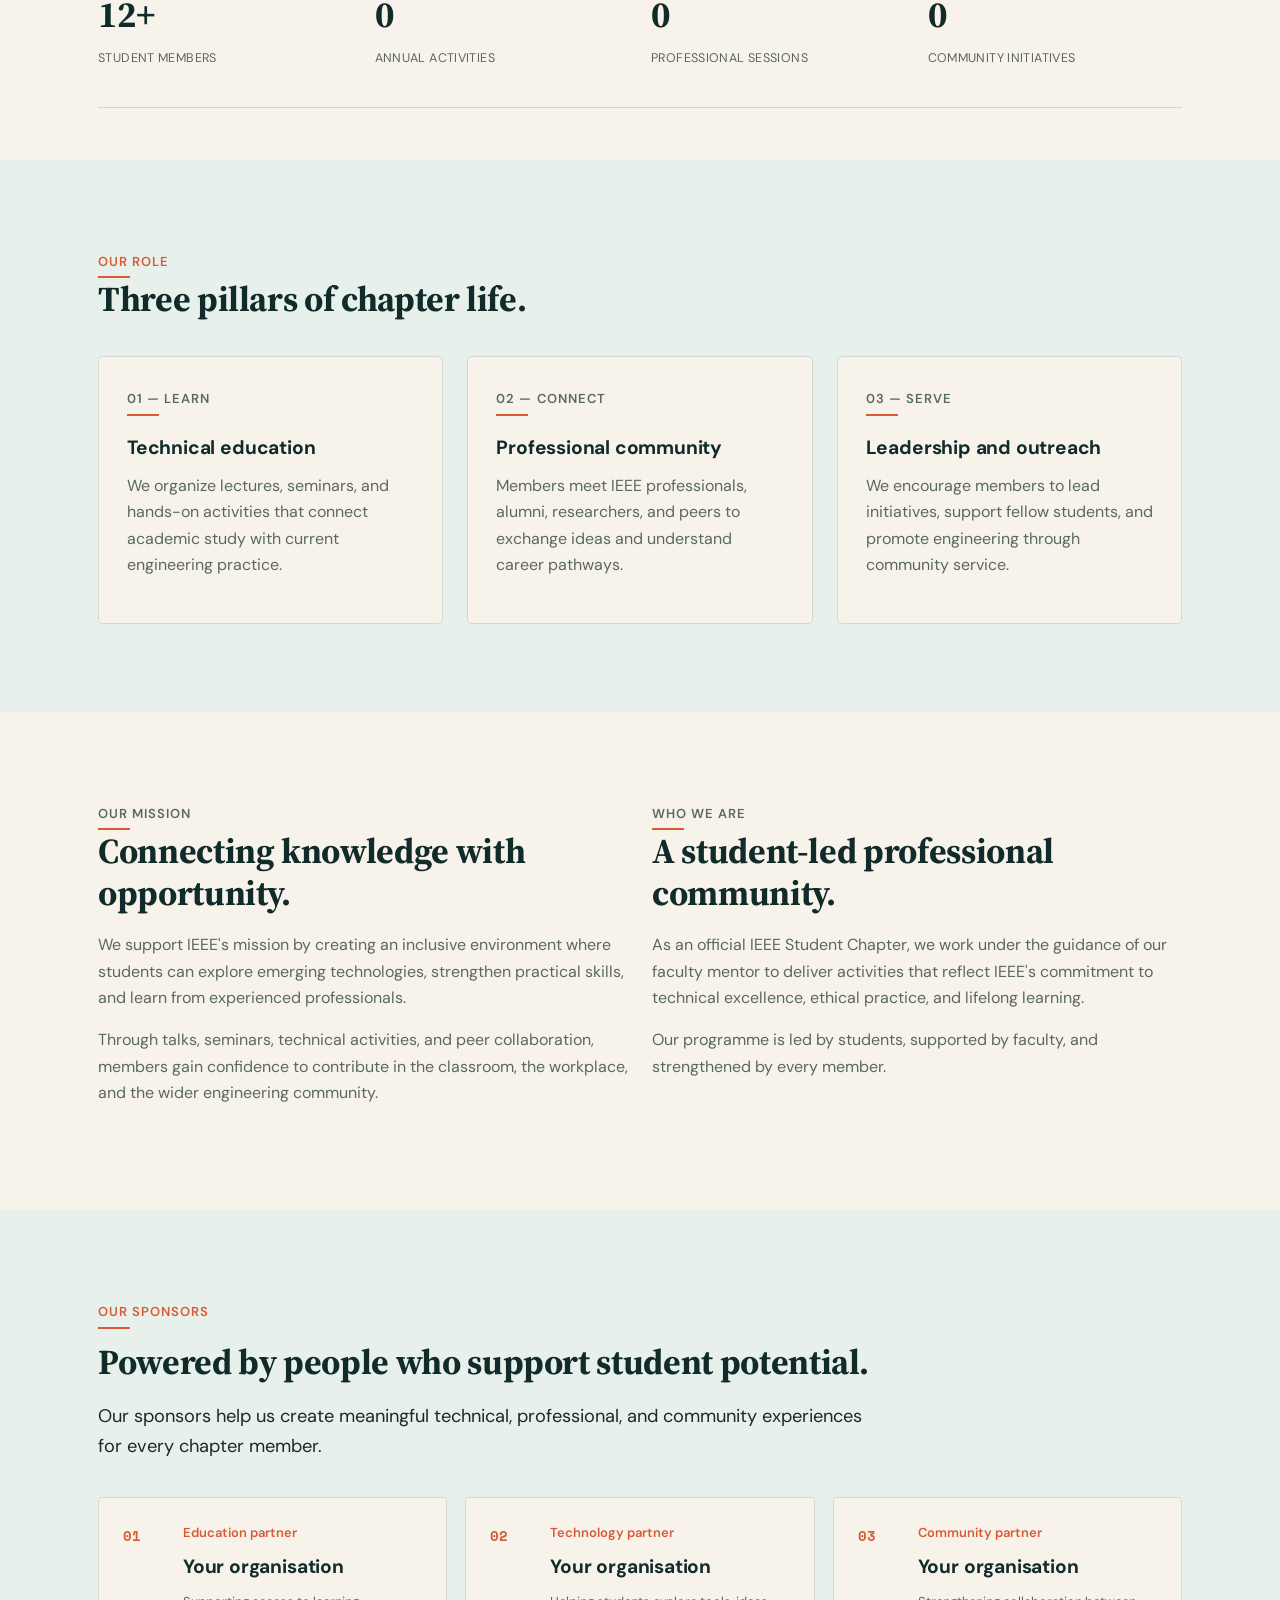
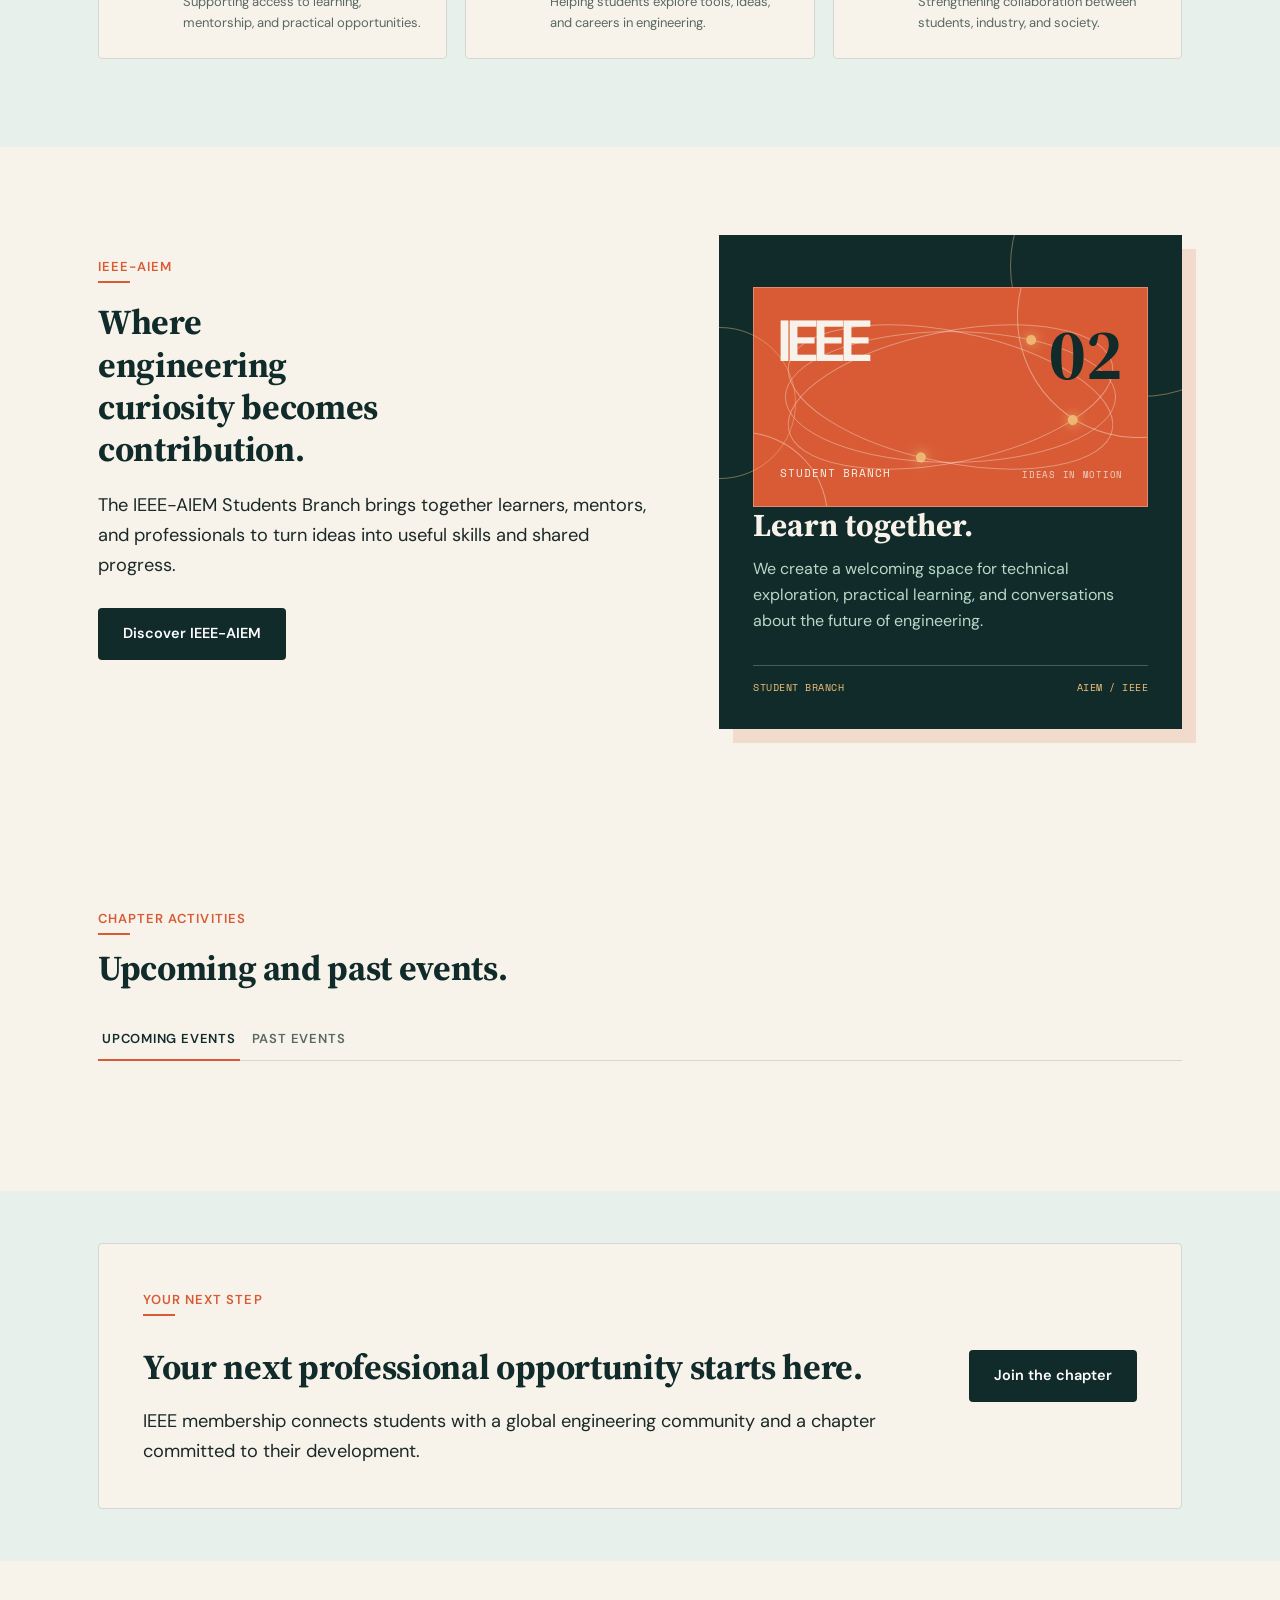
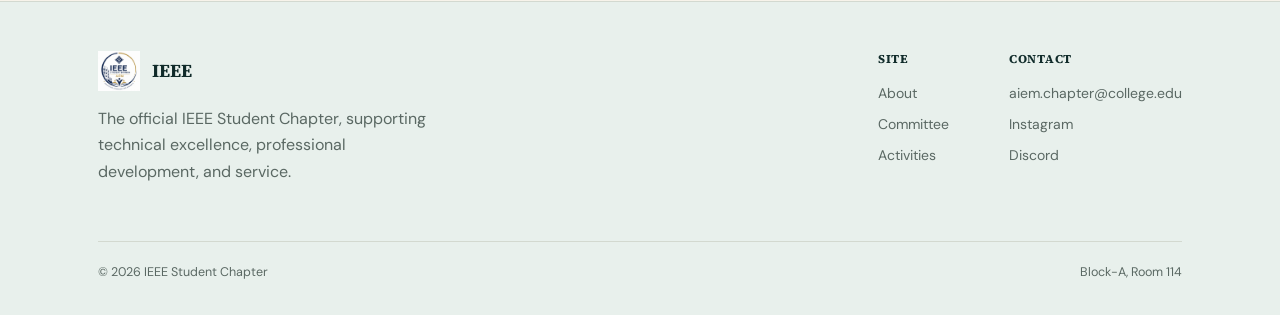
==== commit 16826b0b: "2 same section is appear" ====
--- a/index.html
+++ b/index.html
@@ -178,7 +178,7 @@
     </div>
   </section>
 
-  <section class="section" id="activities">
+  <!-- <section class="section" id="activities">
     <div class="wrap">
       <span class="tag">Chapter activities</span>
       <h2 style="margin-top:12px;">Upcoming and past events.</h2>
@@ -195,7 +195,7 @@
       </div> 
       <div class="event-panel" id="past-events" role="tabpanel" aria-labelledby="past-tab" hidden></div>
     </div>
-  </section>
+  </section> -->
   <section class="section" id="activities">
     <div class="wrap">
       <span class="tag">Chapter activities</span>
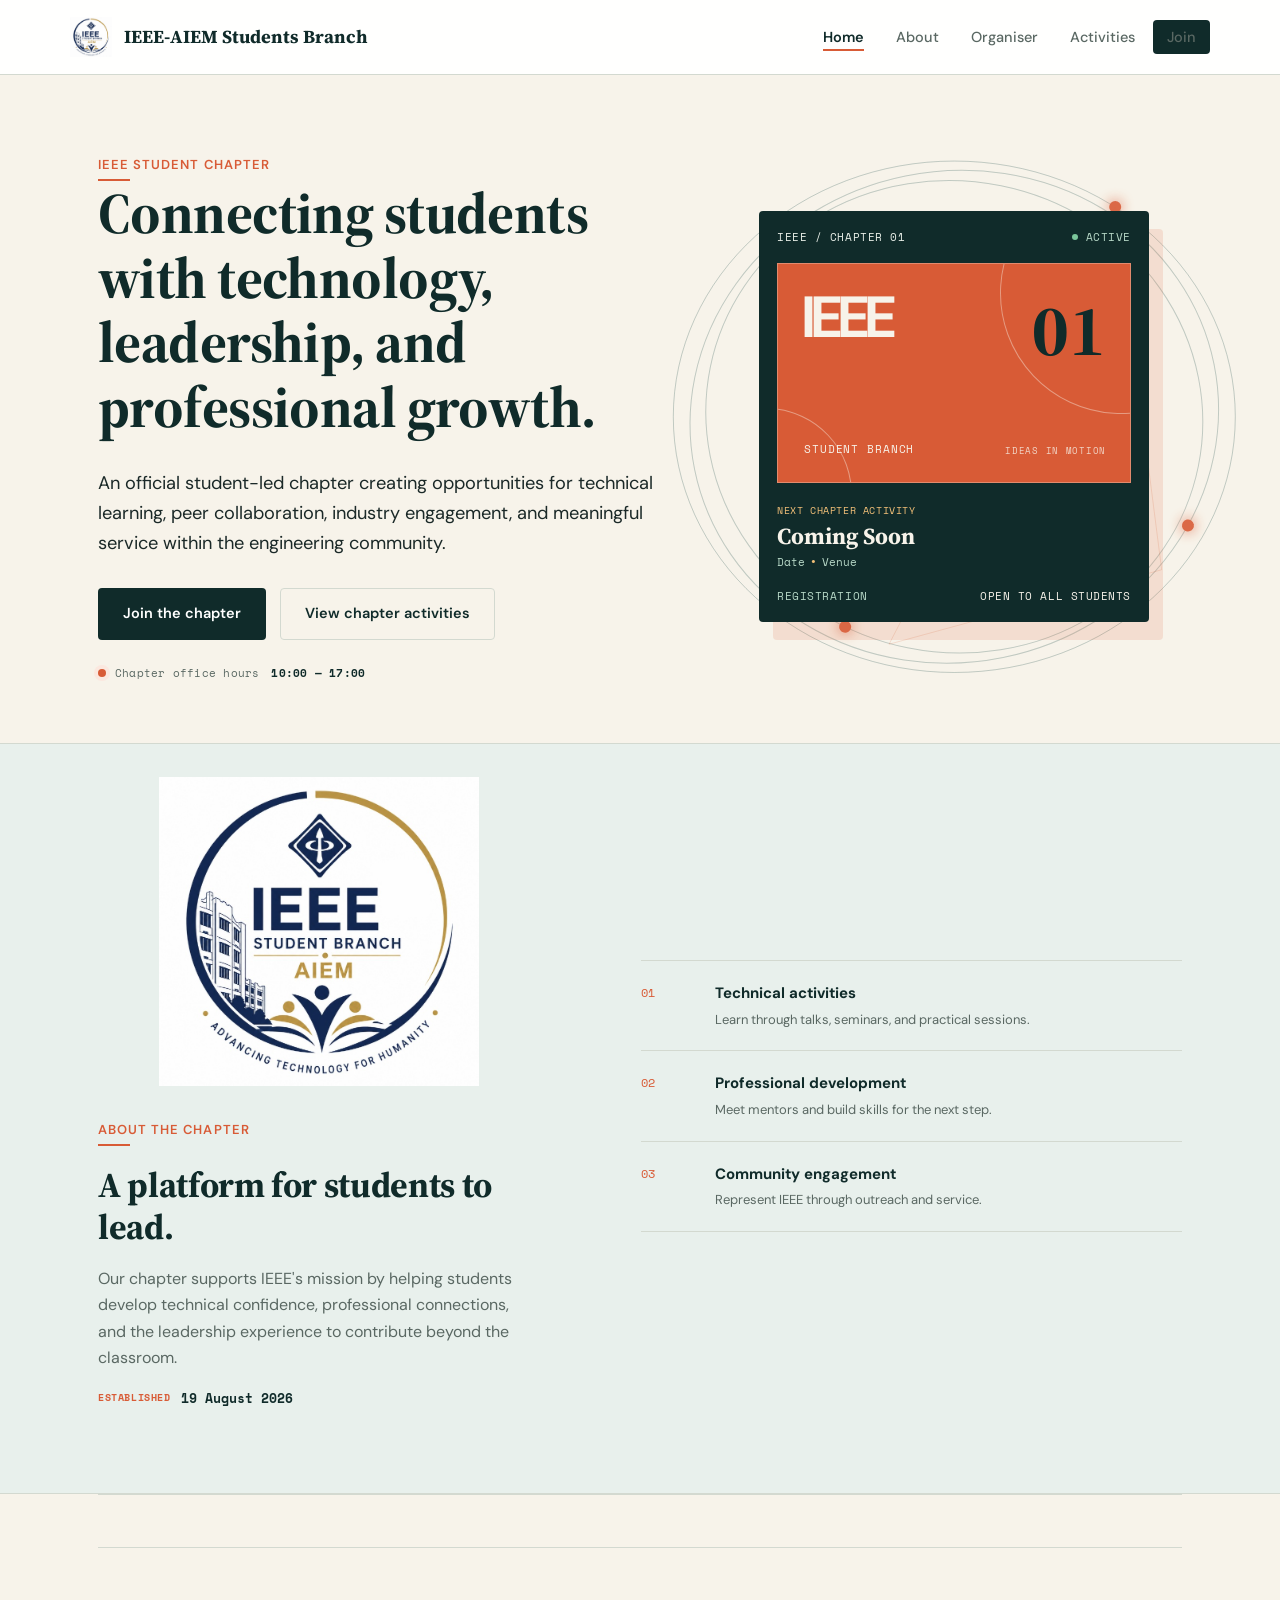
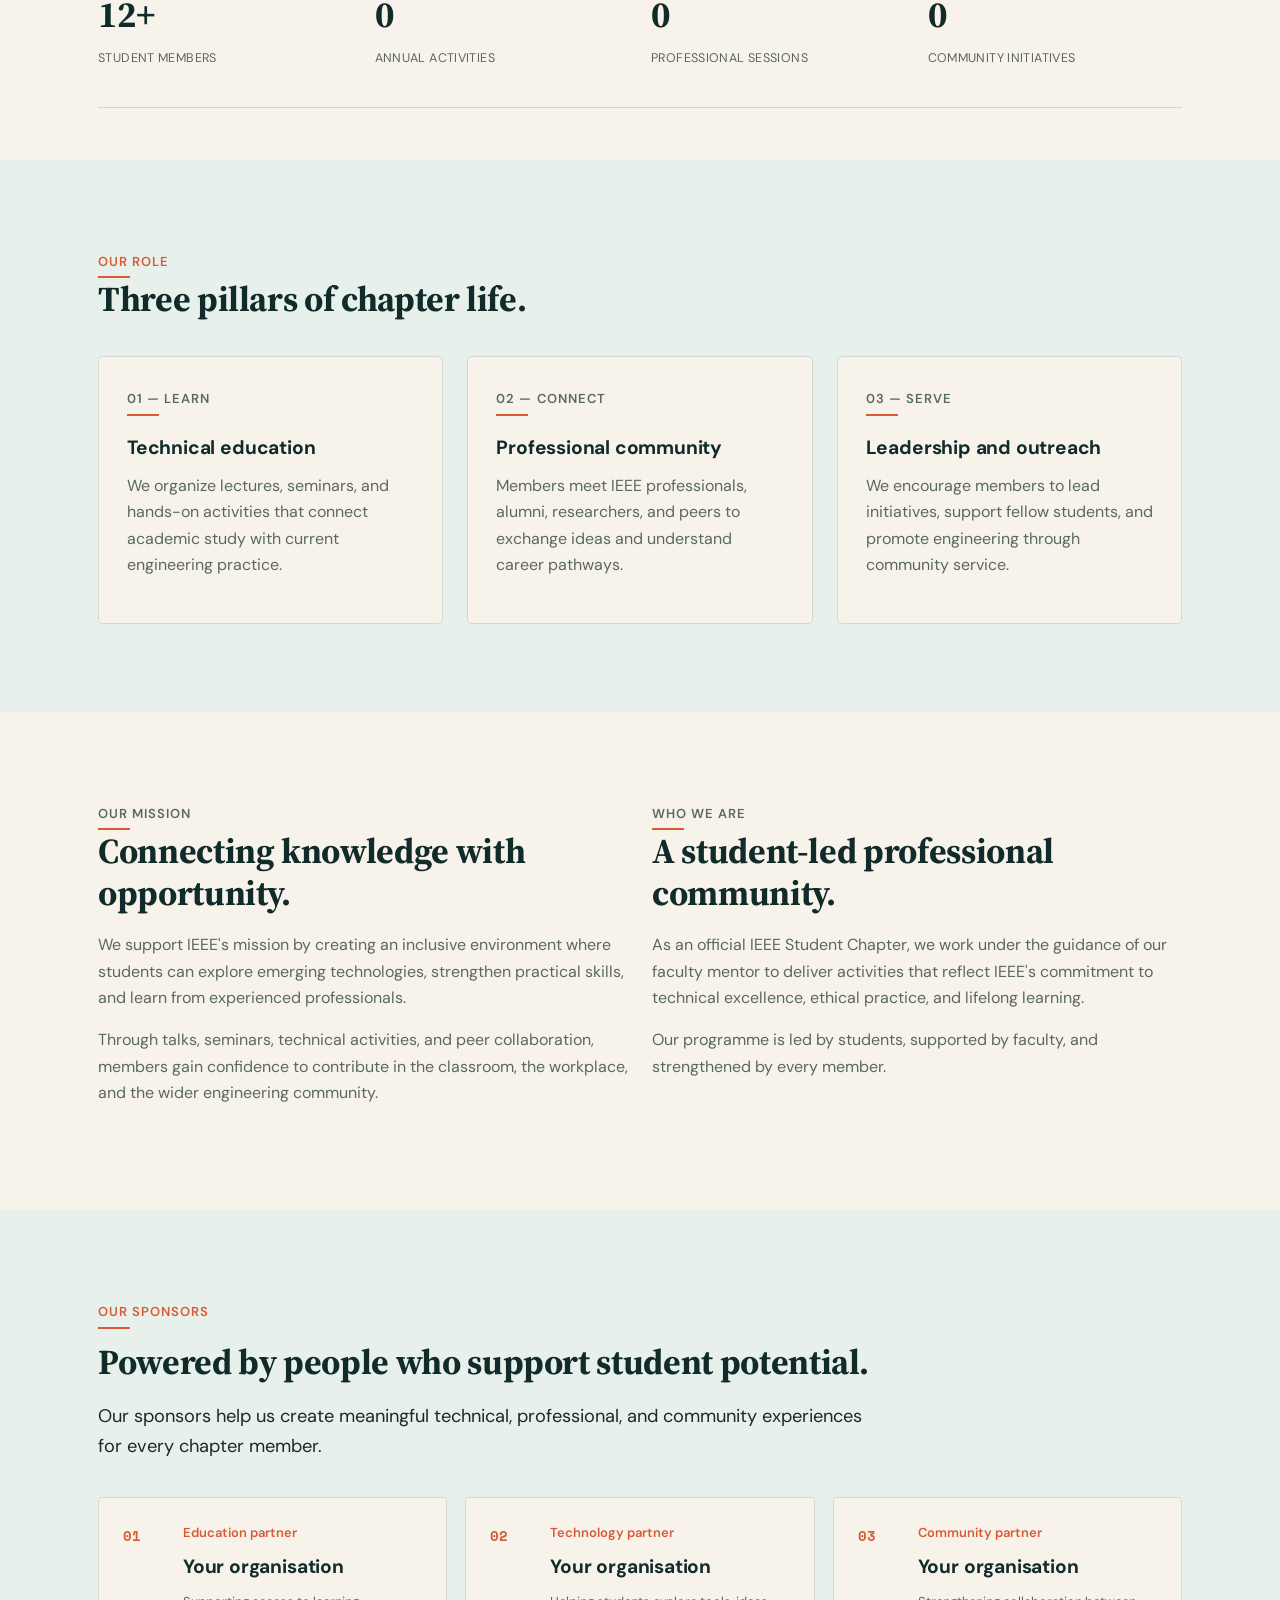
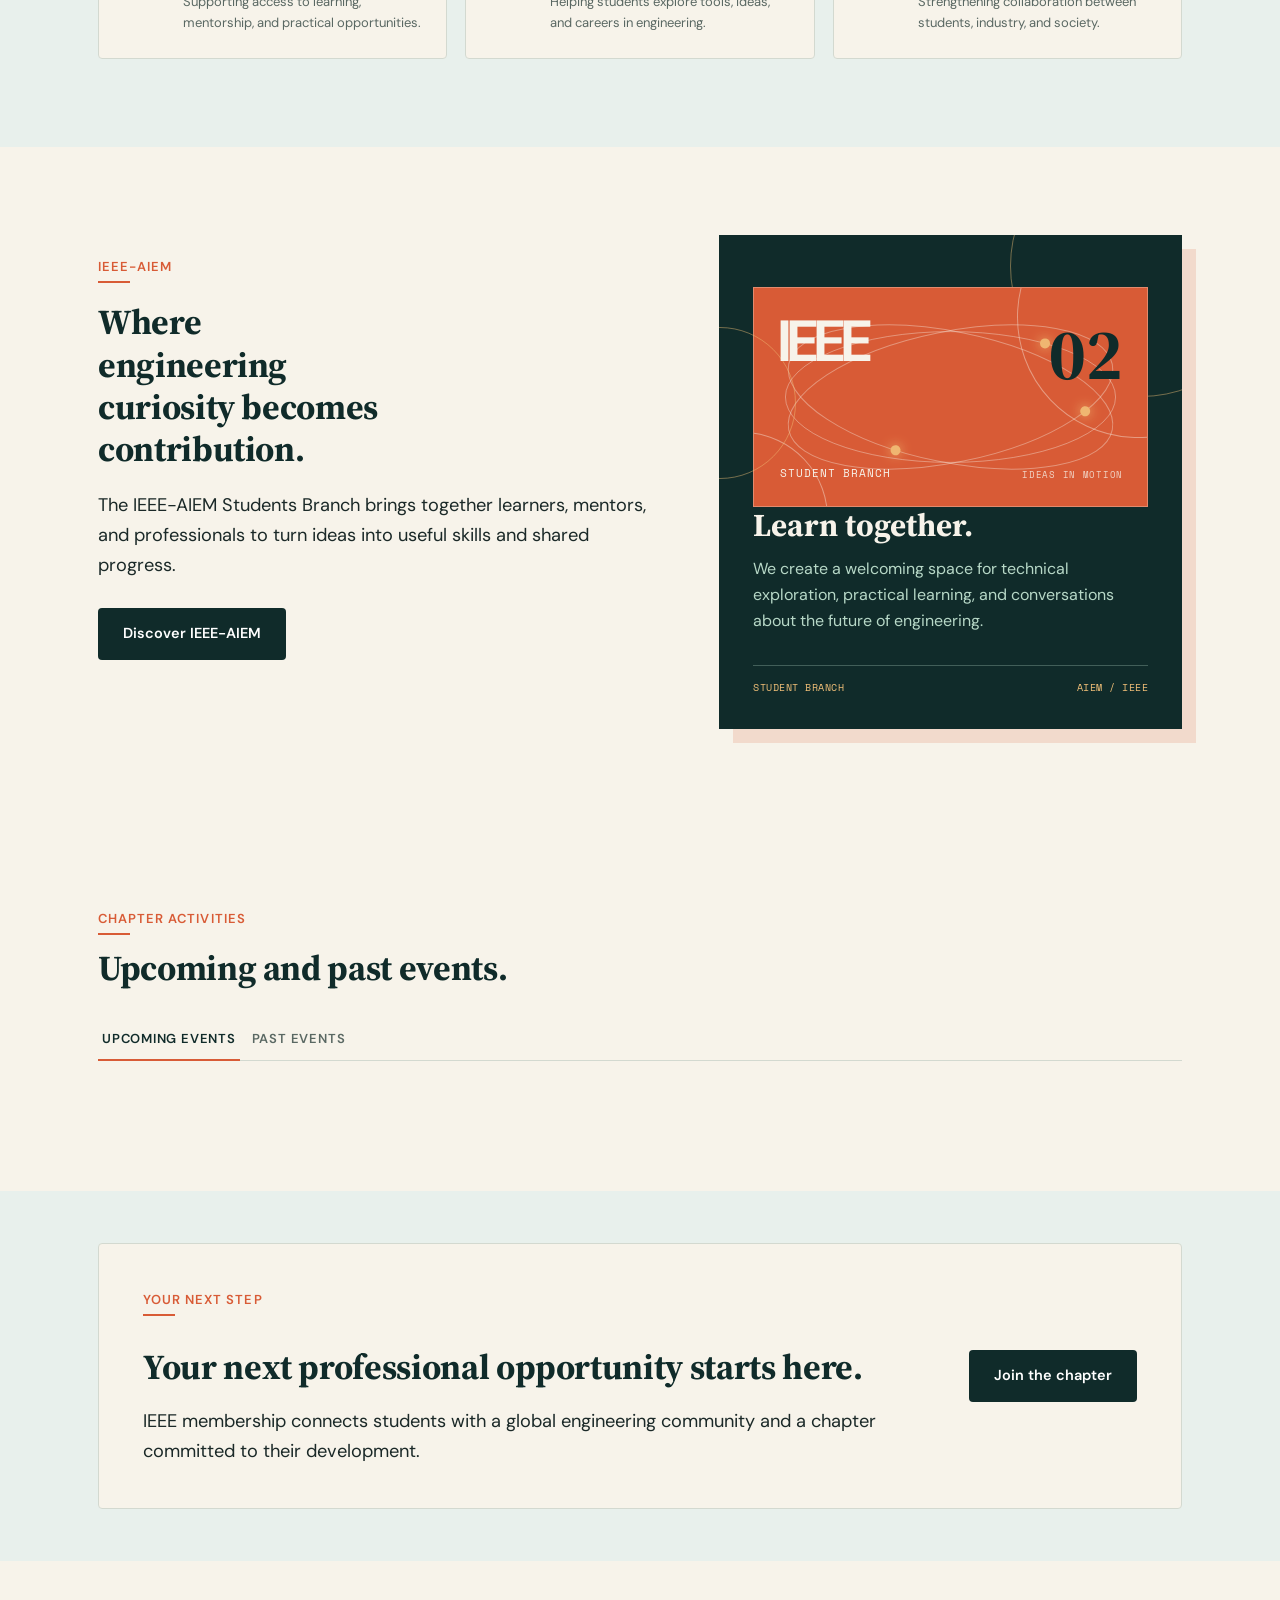
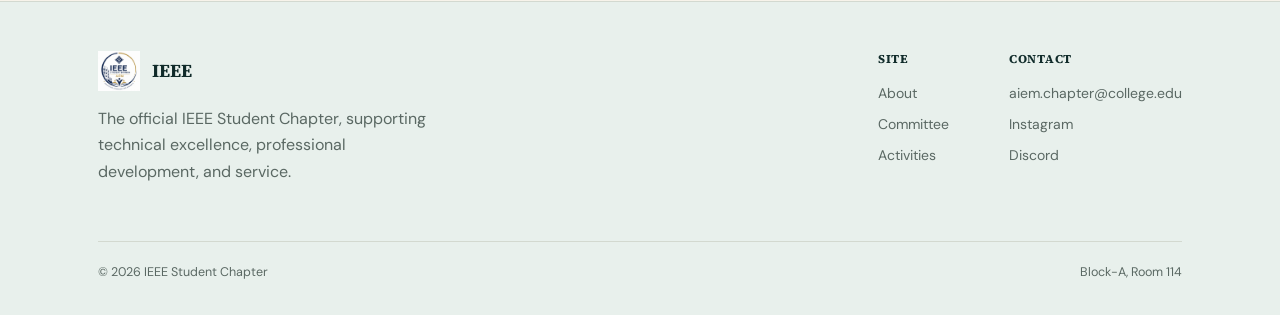
==== commit 60c0dede: "i updated the upcoming event section in this page" ====
--- a/index.html
+++ b/index.html
@@ -178,7 +178,7 @@
     </div>
   </section>
 
-  <!-- <section class="section" id="activities">
+  <section class="section" id="activities">
     <div class="wrap">
       <span class="tag">Chapter activities</span>
       <h2 style="margin-top:12px;">Upcoming and past events.</h2>
@@ -188,22 +188,22 @@
       </div>
       <div class="event-panel" id="upcoming-events" role="tabpanel" aria-labelledby="upcoming-tab">
         <div class="event-row reveal" data-event-date="2026-08-29">
-          <div class="event-date"><strong>8:00PM</strong>29 Aug 2026</div>
+          <!-- <div class="event-date"><strong>8:00PM</strong>29 Aug 2026</div>
           <div><h3>Advancement in Nature Robotics</h3><p>Where biological form meets mechanical function</p></div>
           <a class="event-status open" href="https://script.google.com/macros/s/AKfycbw6jvSLfHxPmLYg2VnE0nrqkhJ1KKsh2uER-CbeAKx_X717C3-ba-7T3lVULqES-JaEIg/exec" target="_blank" rel="noopener">Register now</a>
-         </div>
+         </div> -->
       </div> 
       <div class="event-panel" id="past-events" role="tabpanel" aria-labelledby="past-tab" hidden></div>
     </div>
-  </section> -->
-  <section class="section" id="activities">
+  <!-- </section>  -->
+  <!-- <section class="section" id="activities">
     <div class="wrap">
       <span class="tag">Chapter activities</span>
       <h2 style="margin-top:12px;">Upcoming and past events.</h2>
       <div class="event-tabs" role="tablist" aria-label="Chapter events" style="margin-top:30px;">
         <button class="event-tab active" id="upcoming-tab" type="button" role="tab" aria-selected="true" aria-controls="upcoming-events">Upcoming events</button>
         <button class="event-tab" id="past-tab" type="button" role="tab" aria-selected="false" aria-controls="past-events">Past events</button>
-      </div>
+      </div> -->
       <!-- <div class="event-panel" id="upcoming-events" role="tabpanel" aria-labelledby="upcoming-tab">
         <div class="event-row reveal" data-event-date="2026-08-18">
           <div class="event-date"><strong>18</strong>Sep 2026</div>
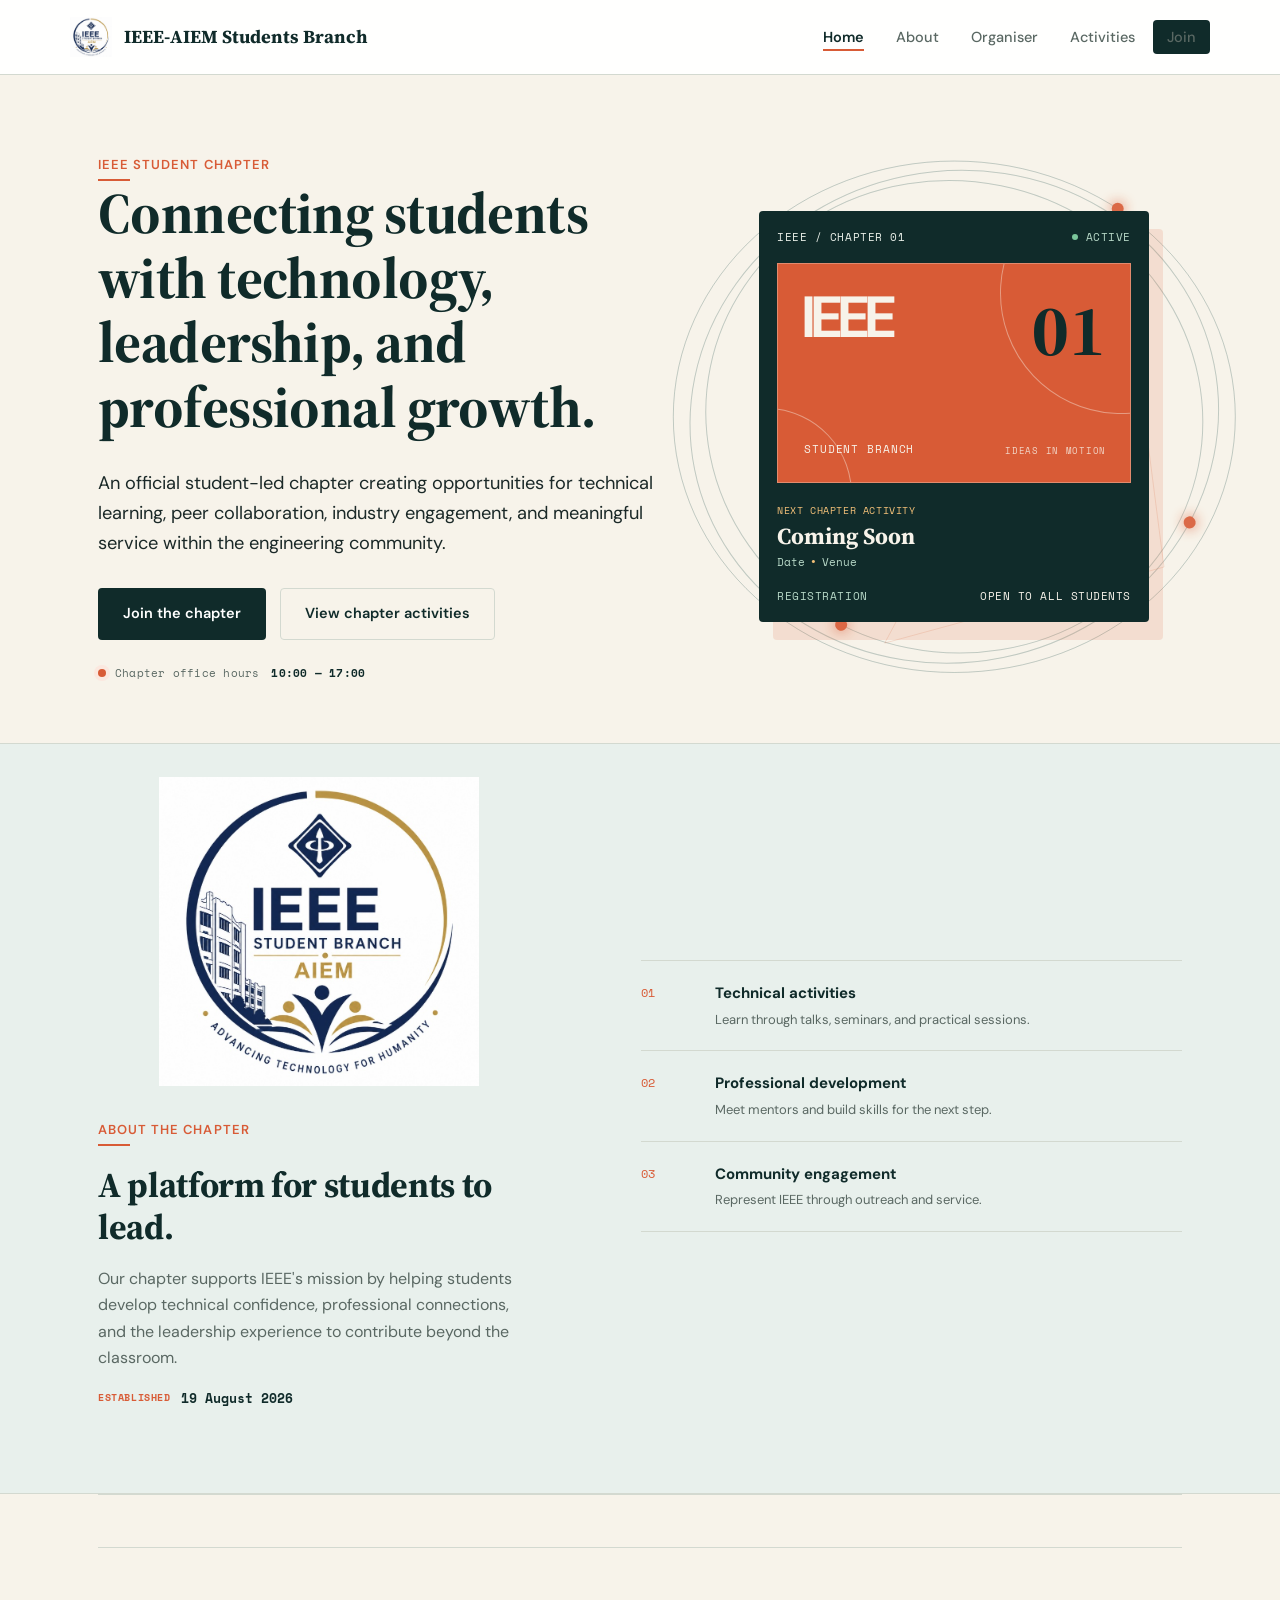
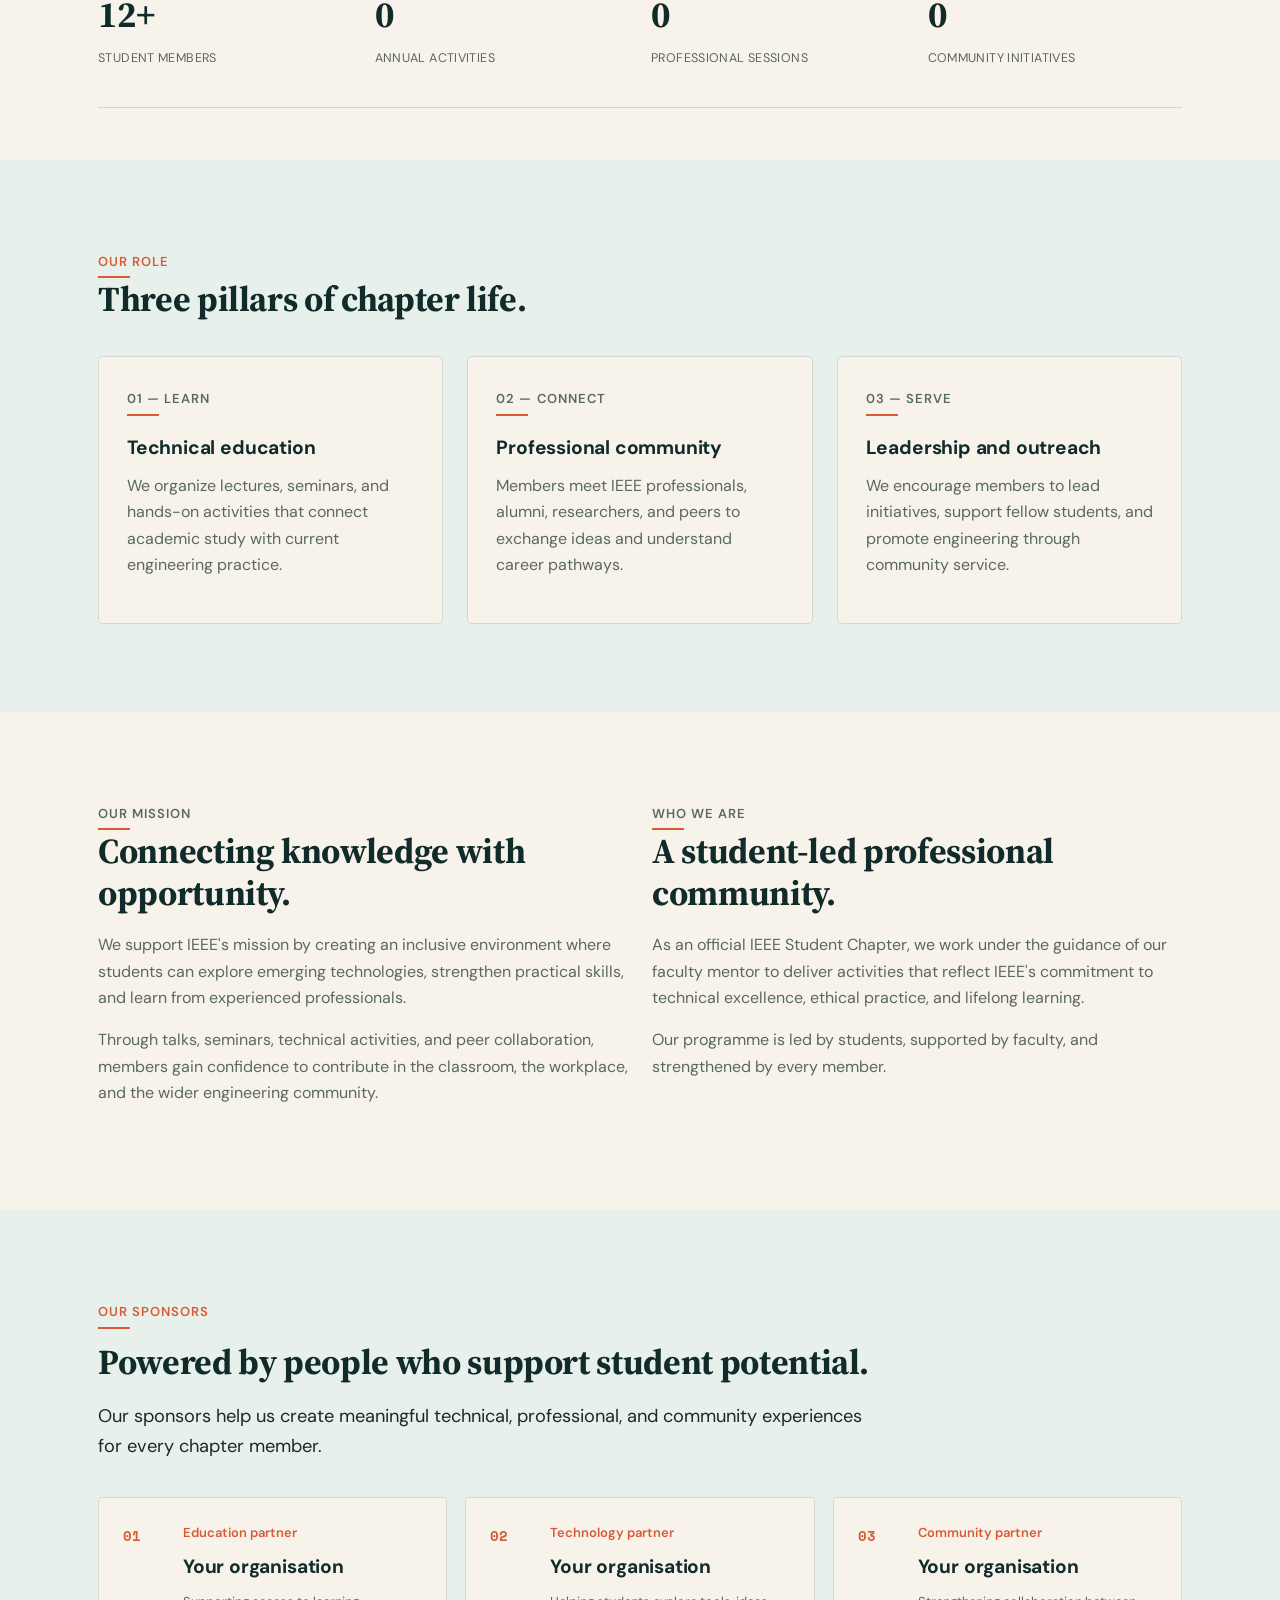
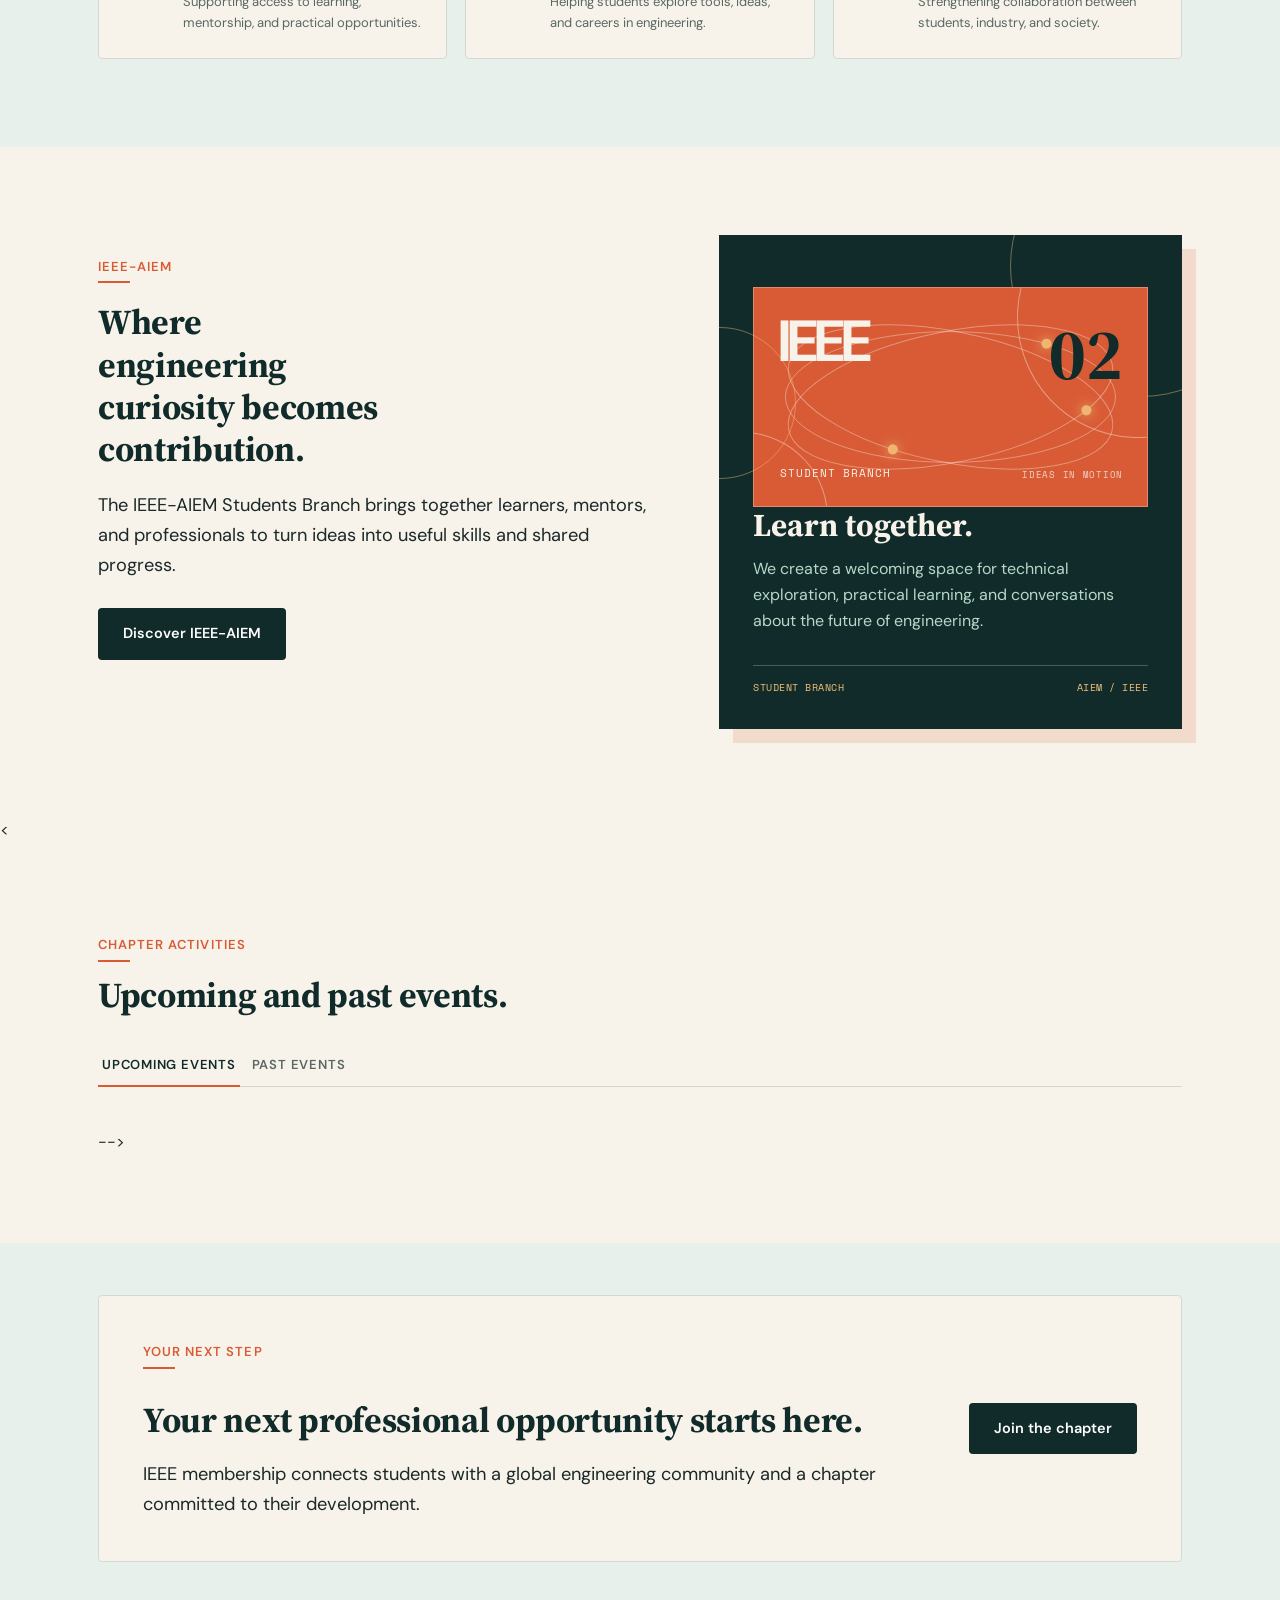
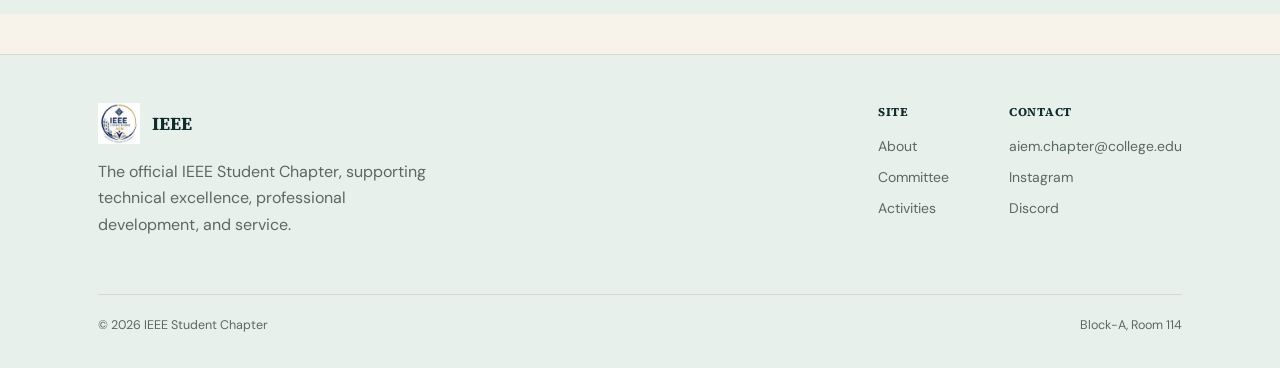
==== commit e8ac2562: "i updated the upcoming event section in this page" ====
--- a/index.html
+++ b/index.html
@@ -178,25 +178,8 @@
     </div>
   </section>
 
-  <section class="section" id="activities">
-    <div class="wrap">
-      <span class="tag">Chapter activities</span>
-      <h2 style="margin-top:12px;">Upcoming and past events.</h2>
-      <div class="event-tabs" role="tablist" aria-label="Chapter events" style="margin-top:30px;">
-        <button class="event-tab active" id="upcoming-tab" type="button" role="tab" aria-selected="true" aria-controls="upcoming-events">Upcoming events</button>
-        <button class="event-tab" id="past-tab" type="button" role="tab" aria-selected="false" aria-controls="past-events">Past events</button>
-      </div>
-      <div class="event-panel" id="upcoming-events" role="tabpanel" aria-labelledby="upcoming-tab">
-        <div class="event-row reveal" data-event-date="2026-08-29">
-          <!-- <div class="event-date"><strong>8:00PM</strong>29 Aug 2026</div>
-          <div><h3>Advancement in Nature Robotics</h3><p>Where biological form meets mechanical function</p></div>
-          <a class="event-status open" href="https://script.google.com/macros/s/AKfycbw6jvSLfHxPmLYg2VnE0nrqkhJ1KKsh2uER-CbeAKx_X717C3-ba-7T3lVULqES-JaEIg/exec" target="_blank" rel="noopener">Register now</a>
-         </div> -->
-      </div> 
-      <div class="event-panel" id="past-events" role="tabpanel" aria-labelledby="past-tab" hidden></div>
-    </div>
-  <!-- </section>  -->
-  <!-- <section class="section" id="activities">
+ 
+  <<section class="section" id="activities">
     <div class="wrap">
       <span class="tag">Chapter activities</span>
       <h2 style="margin-top:12px;">Upcoming and past events.</h2>
@@ -204,7 +187,7 @@
         <button class="event-tab active" id="upcoming-tab" type="button" role="tab" aria-selected="true" aria-controls="upcoming-events">Upcoming events</button>
         <button class="event-tab" id="past-tab" type="button" role="tab" aria-selected="false" aria-controls="past-events">Past events</button>
       </div> -->
-      <!-- <div class="event-panel" id="upcoming-events" role="tabpanel" aria-labelledby="upcoming-tab">
+       <div class="event-panel" id="upcoming-events" role="tabpanel" aria-labelledby="upcoming-tab">
         <div class="event-row reveal" data-event-date="2026-08-18">
           <div class="event-date"><strong>18</strong>Sep 2026</div>
           <div>
@@ -213,7 +196,7 @@
           </div>
           <a class="event-status open" href="https://script.google.com/macros/s/AKfycbw6jvSLfHxPmLYg2VnE0nrqkhJ1KKsh2uER-CbeAKx_X717C3-ba-7T3lVULqES-JaEIg/exec" target="_blank" rel="noopener">Register now</a>
         </div>
-      </div> -->
+      </div>
       <div class="event-panel" id="past-events" role="tabpanel" aria-labelledby="past-tab" hidden>
         <div class="event-row reveal" data-event-date="2026-08-29">
           <div class="event-date"><strong>29</strong>Aug 2026</div>
